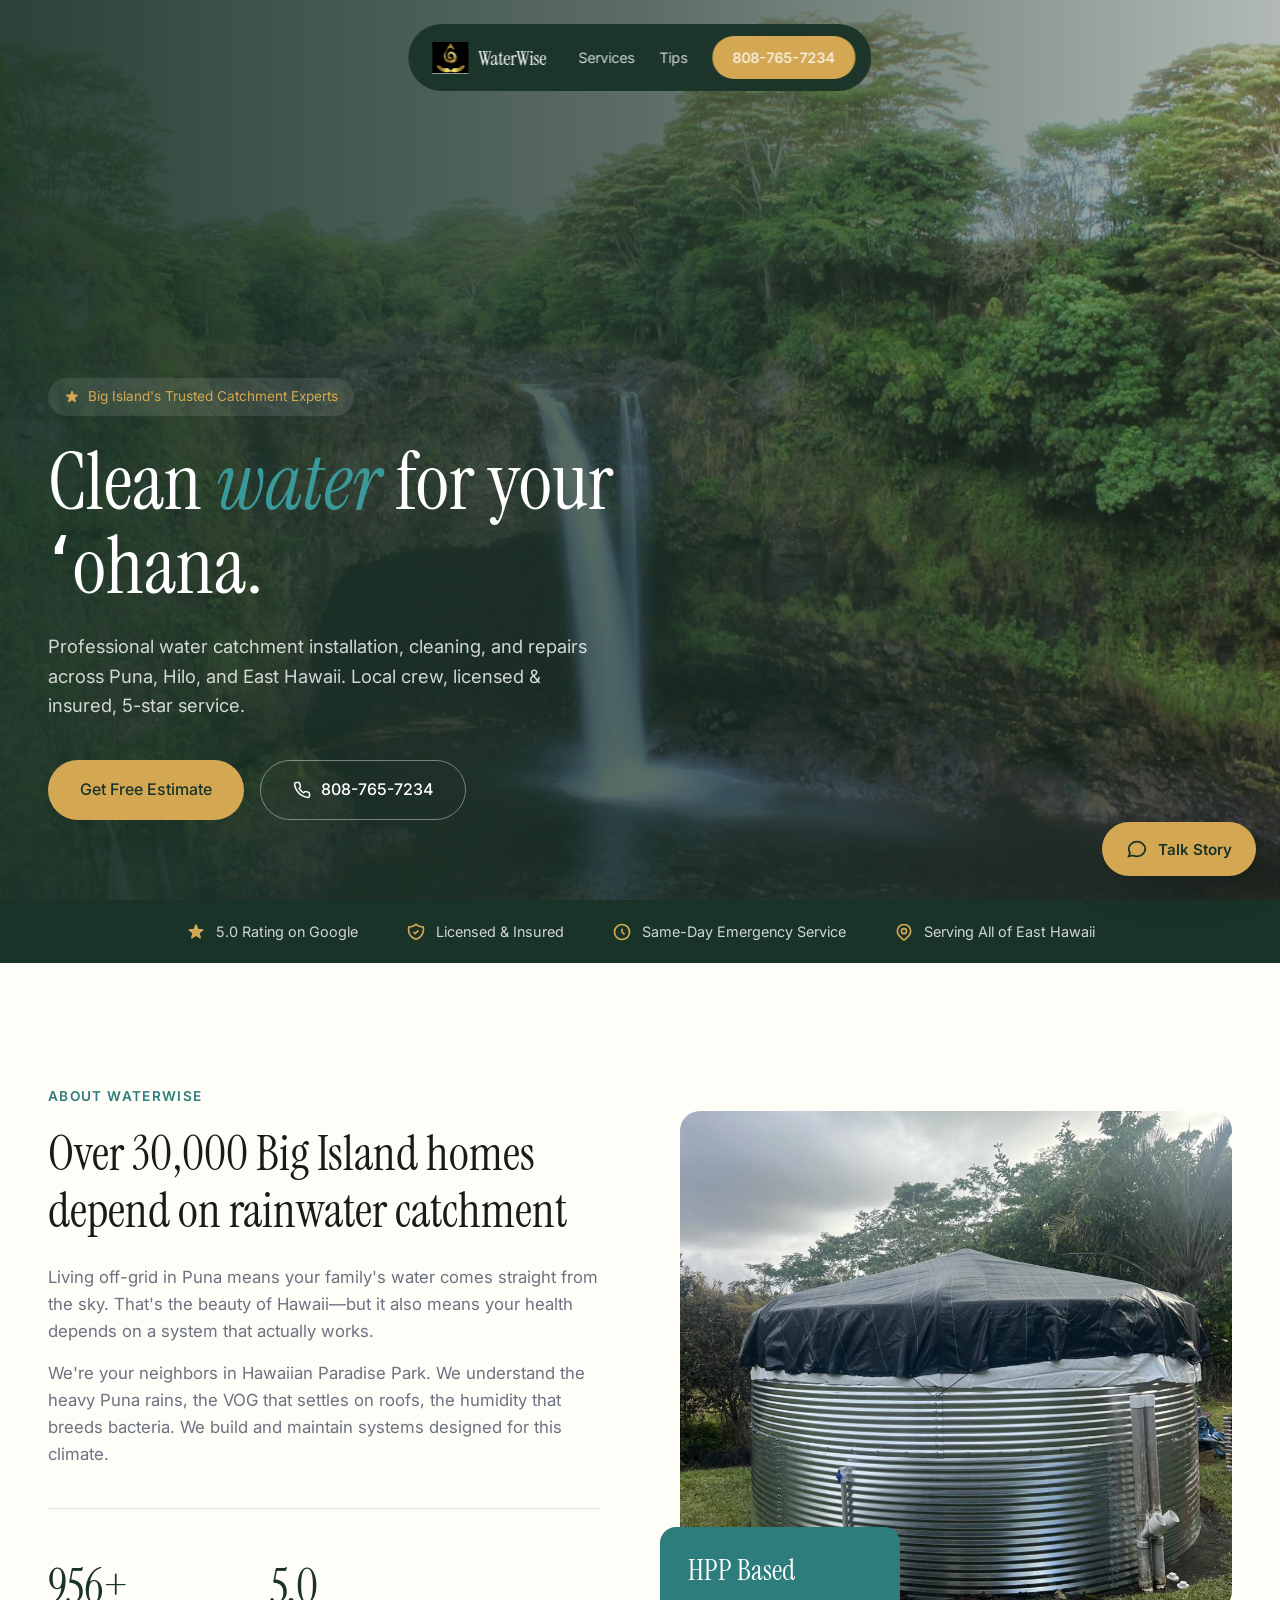
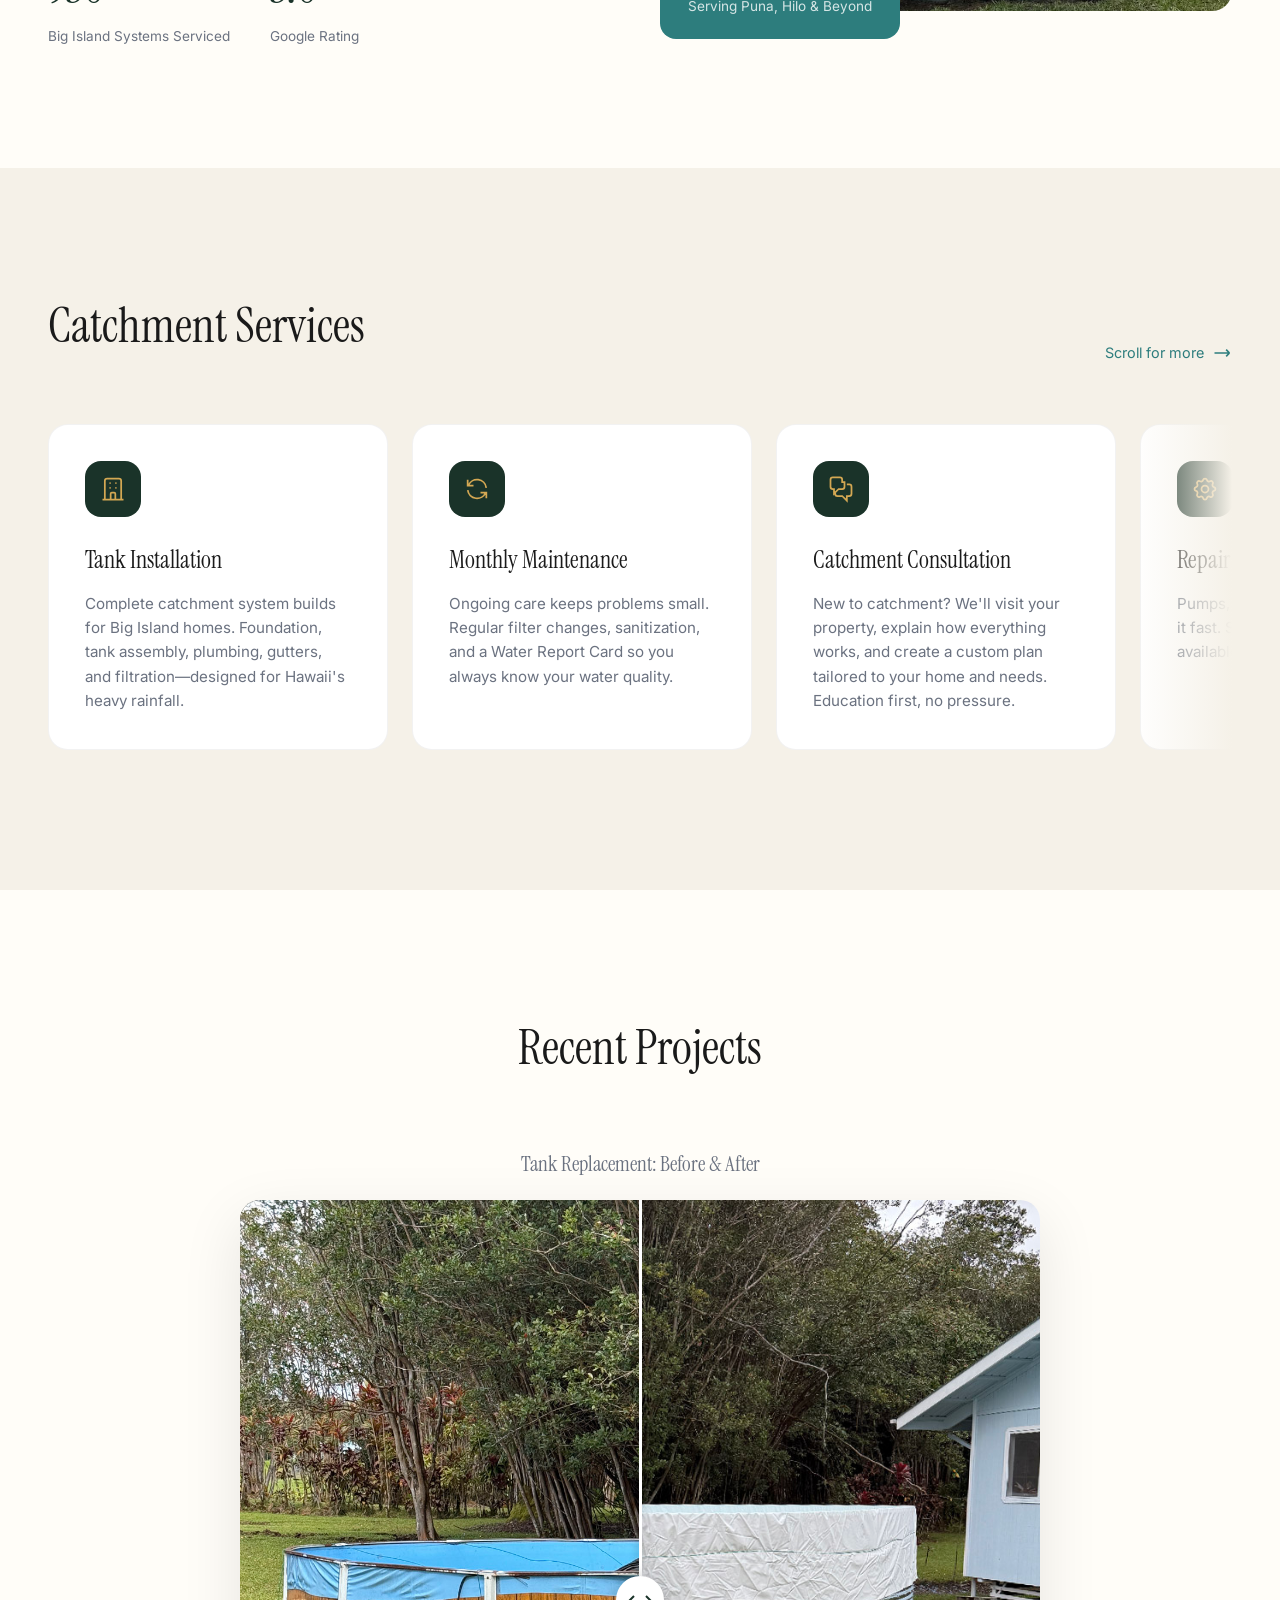
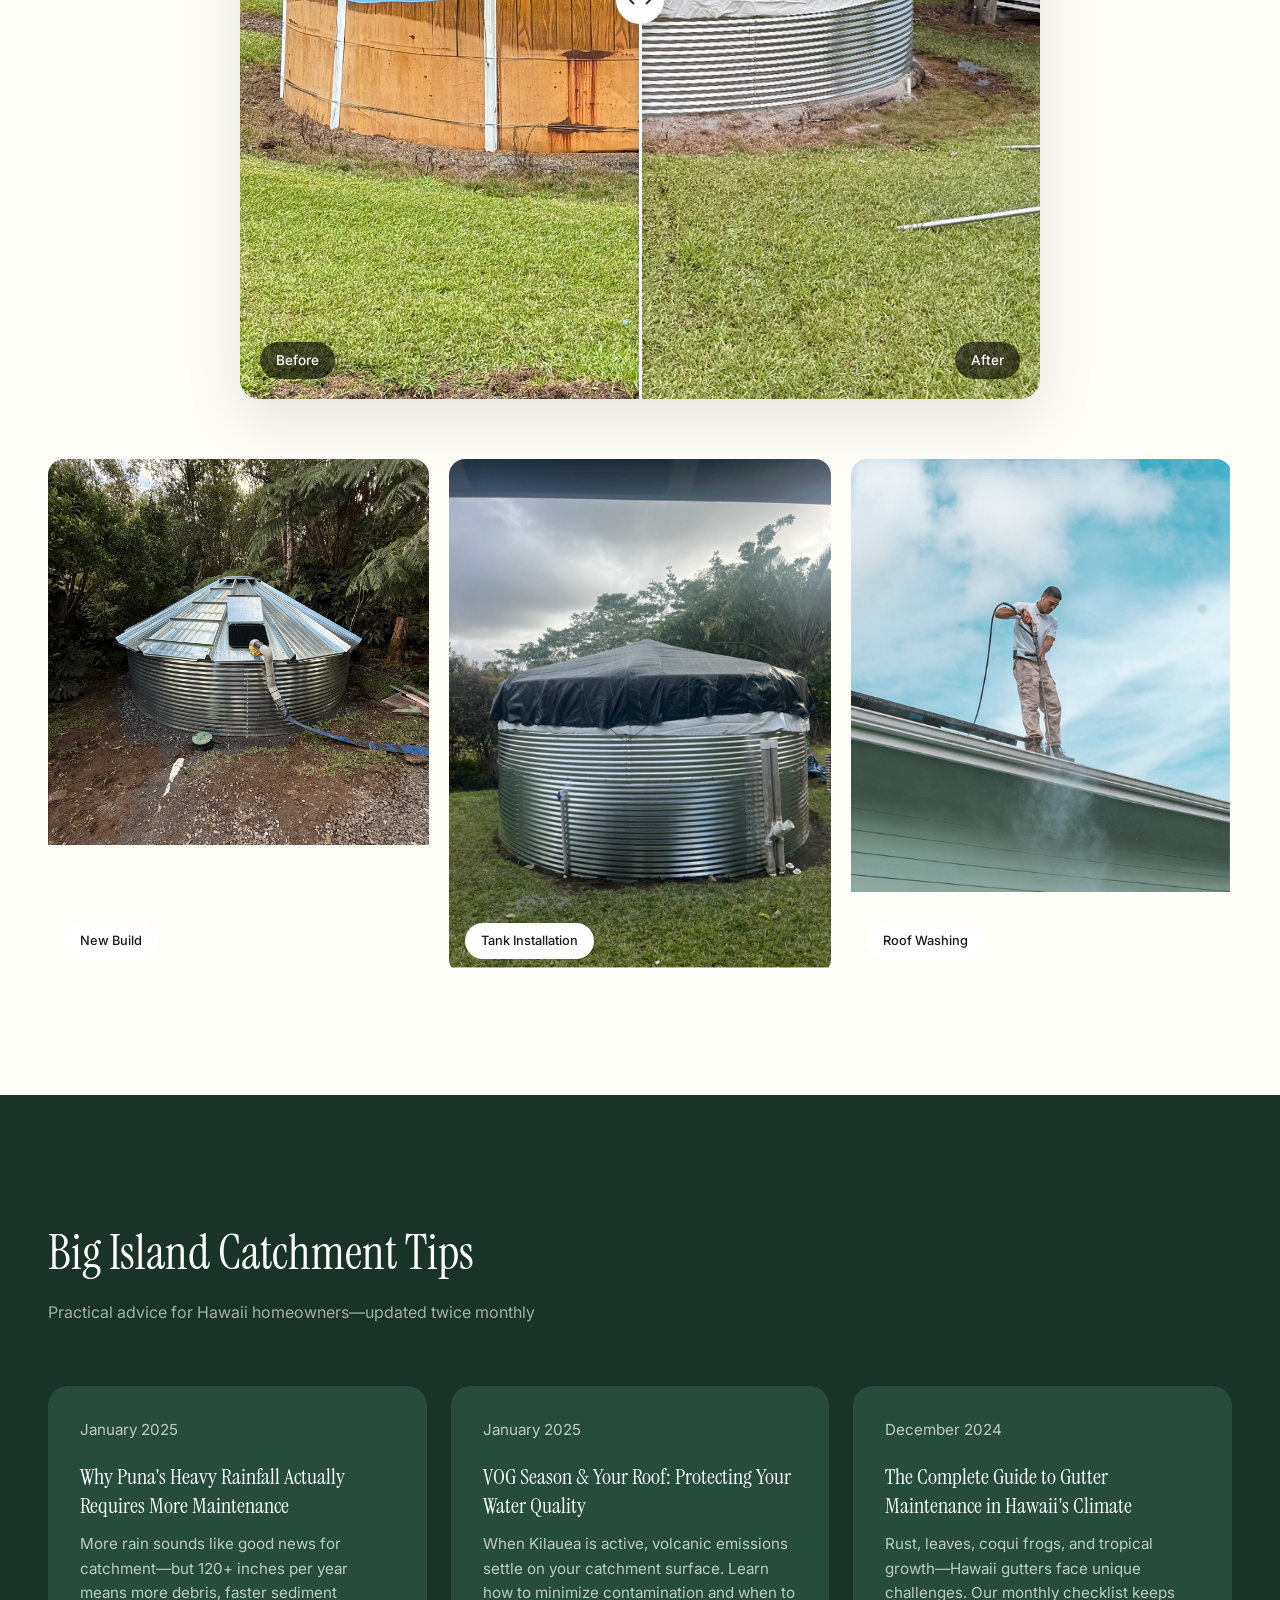
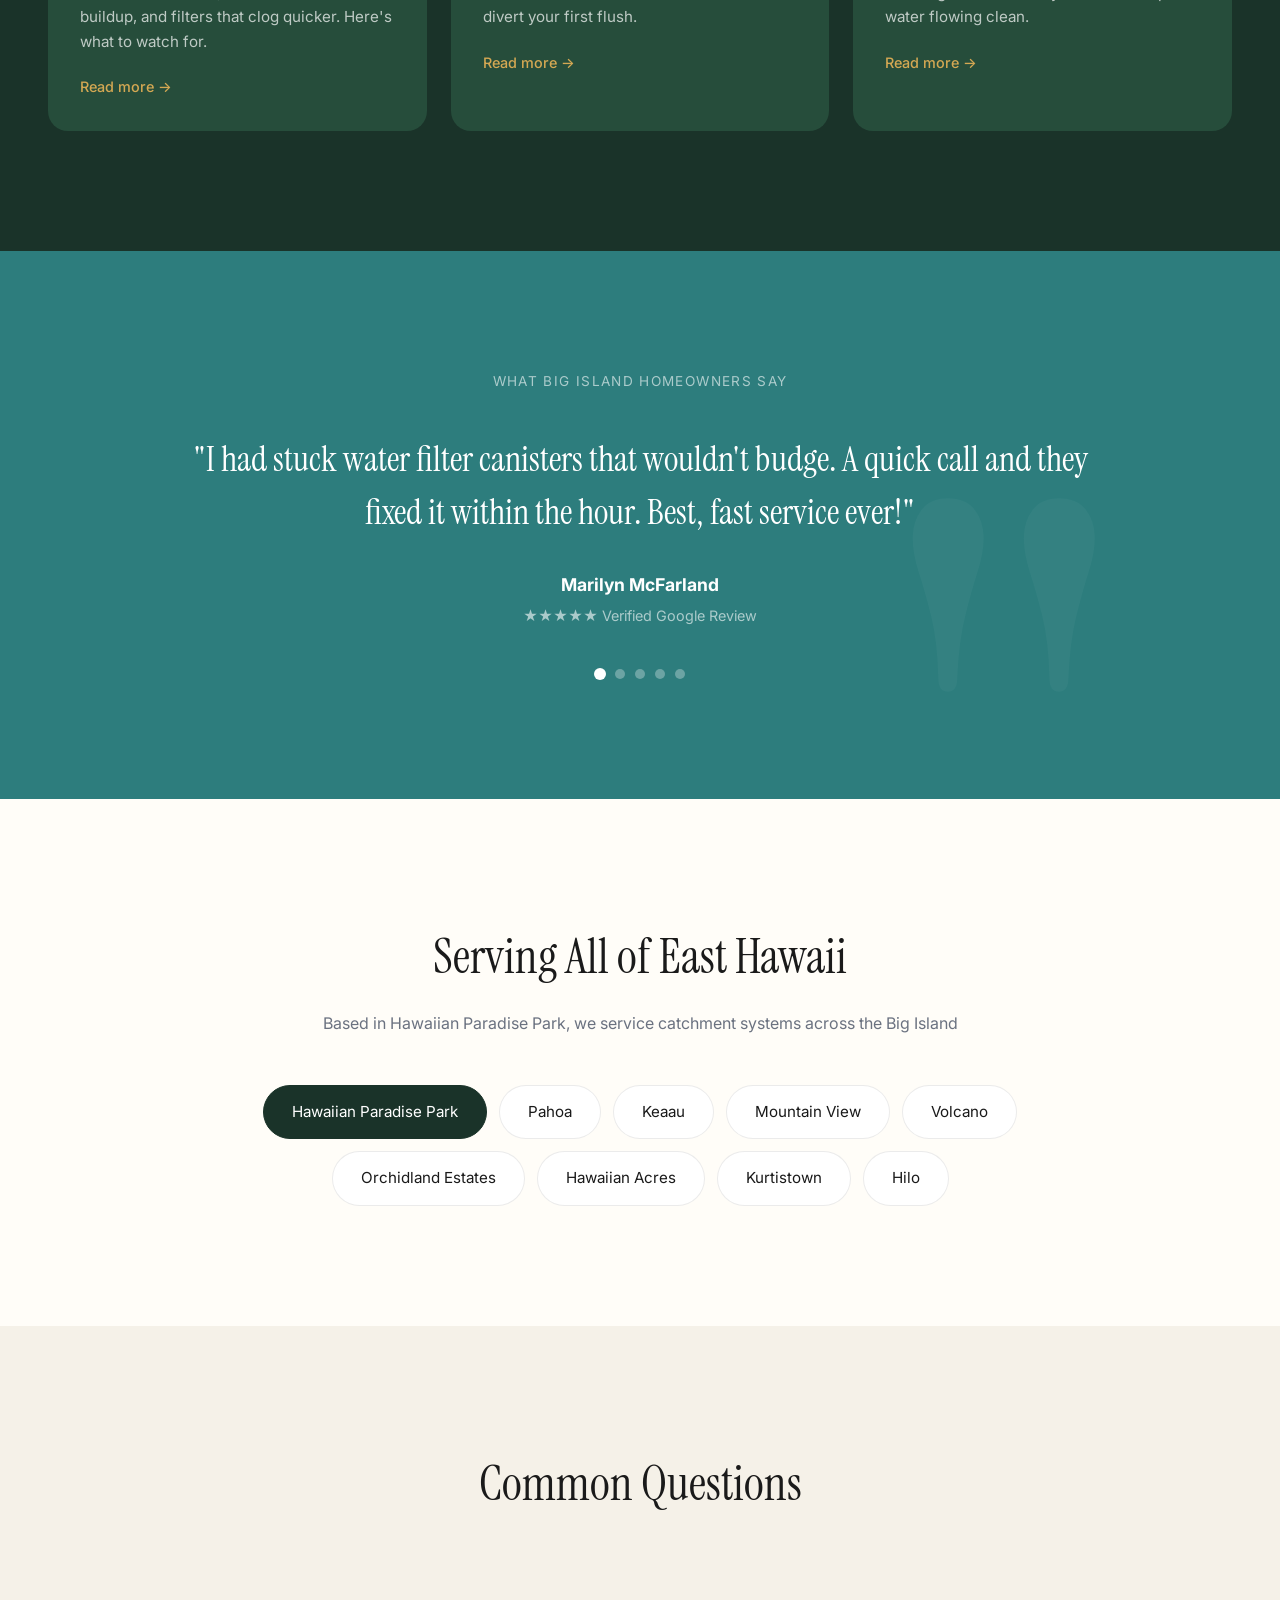
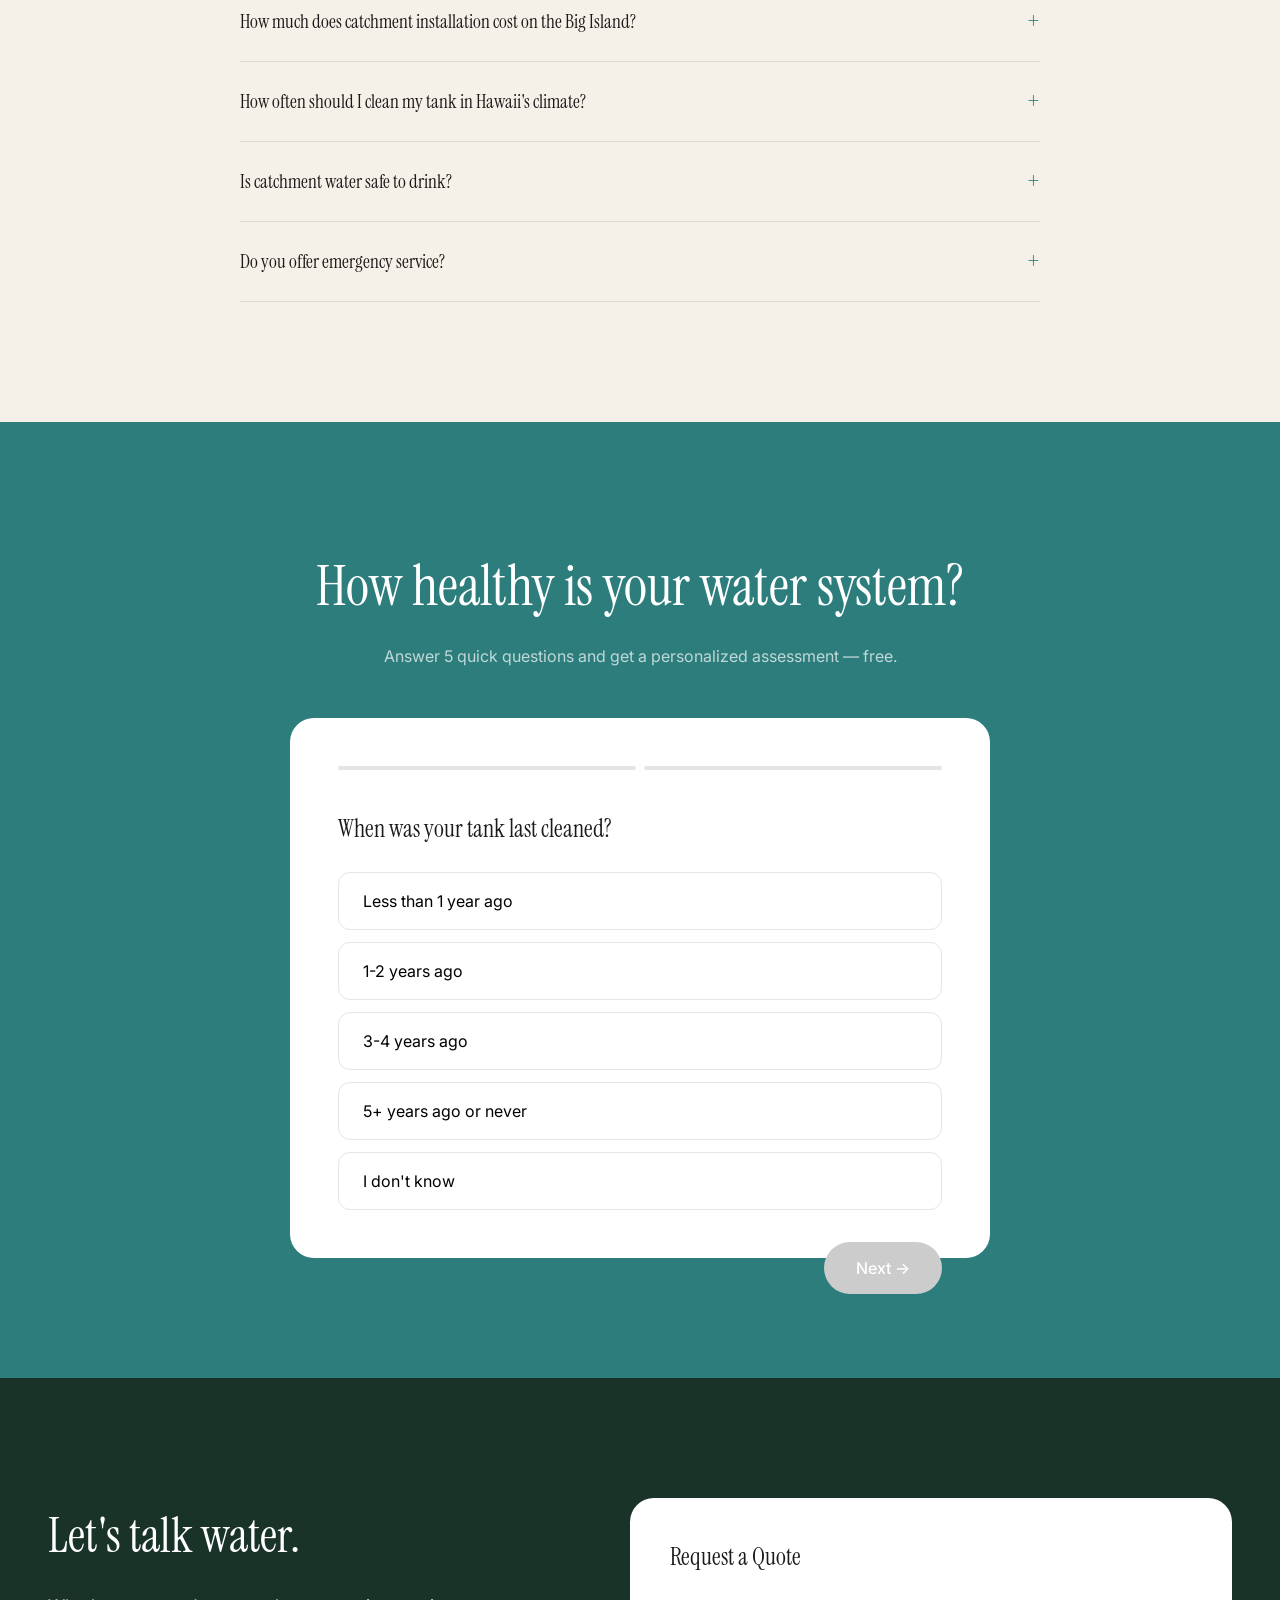
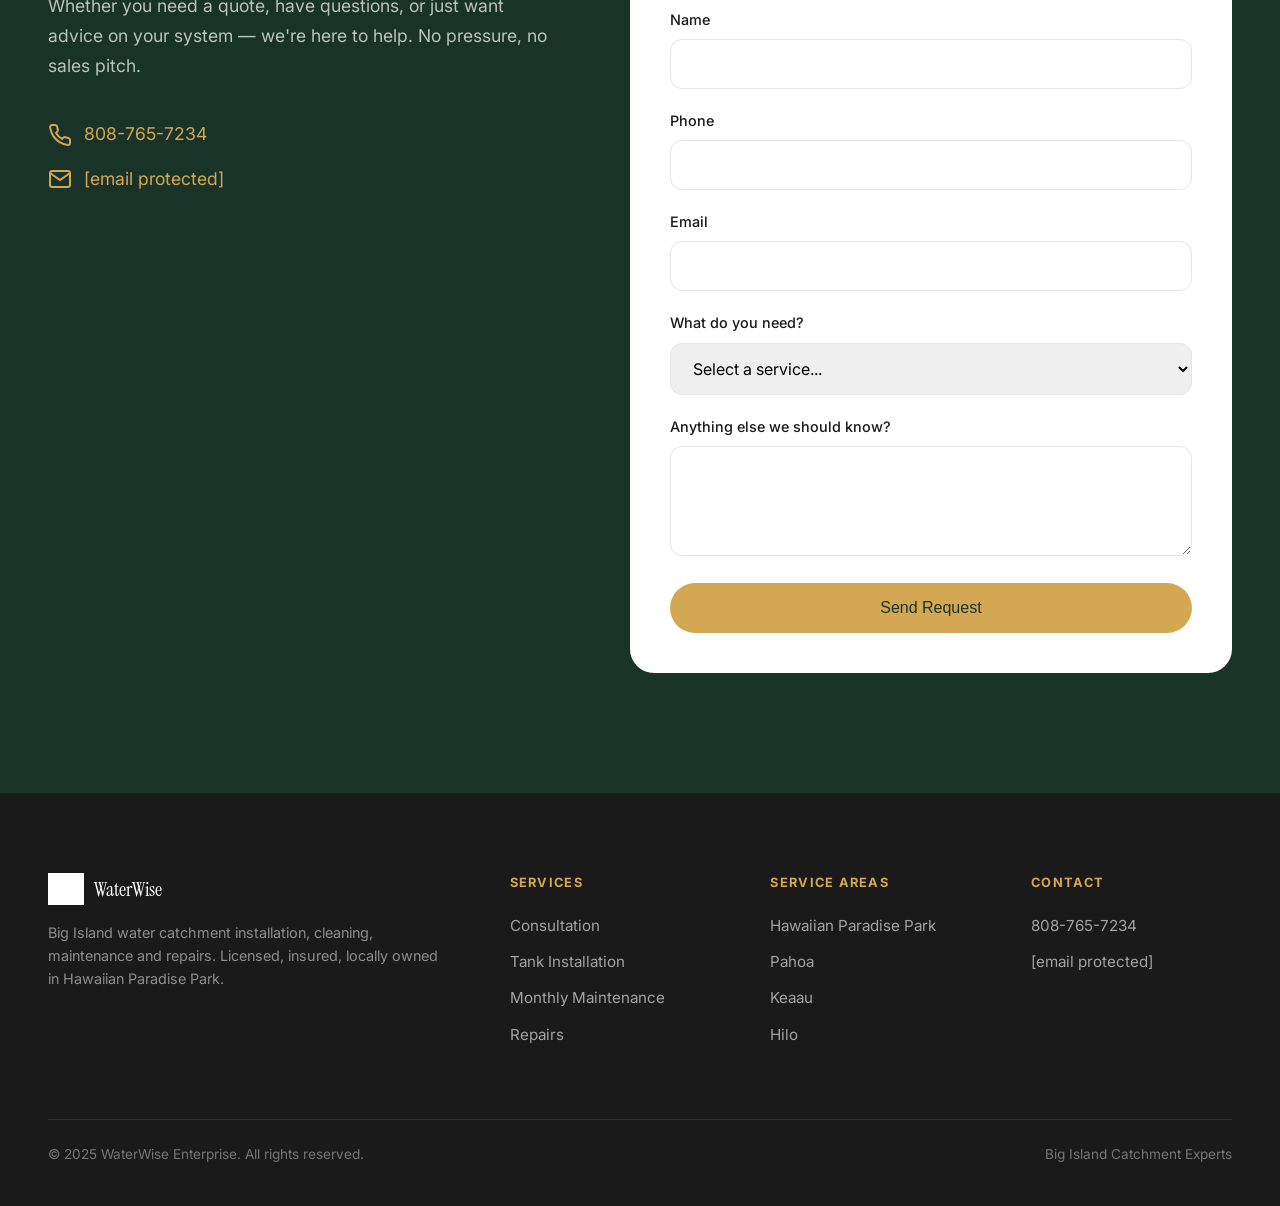
==== index.html @ 2de99961 "up" ====
<!DOCTYPE html>
<html lang="en">
<head>
    <meta charset="UTF-8">
    <meta name="viewport" content="width=device-width, initial-scale=1.0">
    <title>WaterWise Enterprise | Big Island Catchment Installation, Cleaning & Repair | Puna Hawaii</title>
    <meta name="description" content="Big Island's trusted water catchment experts. Tank installation, cleaning, maintenance & emergency repairs in Puna, HPP, Pahoa, Keaau & Hilo. Licensed & insured. Call 808-765-7234.">
    <meta name="keywords" content="water catchment Hawaii, Big Island catchment, Puna water tank, HPP catchment cleaning, rainwater harvesting Hawaii, catchment installation Hilo, water tank repair Pahoa, Hawaii off-grid water">
    
    <meta property="og:title" content="WaterWise Enterprise | Big Island Catchment Experts">
    <meta property="og:description" content="Trusted catchment installation, cleaning & repairs across Puna, Hilo & East Hawaii. Local crew, 5-star service.">
    <meta property="og:type" content="website">
    <meta name="geo.region" content="US-HI">
    <meta name="geo.placename" content="Hawaiian Paradise Park, Big Island, Hawaii">
    <meta name="geo.position" content="19.5833;-154.9667">
    
    <link rel="canonical" href="https://waterwiseent.com">
    
    <link rel="preconnect" href="https://fonts.googleapis.com">
    <link rel="preconnect" href="https://fonts.gstatic.com" crossorigin>
    <link href="https://fonts.googleapis.com/css2?family=Instrument+Serif:ital@0;1&family=Inter:wght@400;500;600&display=swap" rel="stylesheet">
    
    <script type="application/ld+json">
    {
        "@context": "https://schema.org",
        "@type": "LocalBusiness",
        "name": "WaterWise Enterprise",
        "description": "Big Island water catchment installation, cleaning, maintenance and repair services",
        "telephone": "+1-808-765-7234",
        "email": "waterwise.ent@gmail.com",
        "address": {
            "@type": "PostalAddress",
            "addressLocality": "Hawaiian Paradise Park",
            "addressRegion": "HI",
            "addressCountry": "US"
        },
        "geo": {
            "@type": "GeoCoordinates",
            "latitude": "19.5833",
            "longitude": "-154.9667"
        },
        "areaServed": [
            "Hawaiian Paradise Park",
            "Pahoa", 
            "Puna",
            "Keaau",
            "Mountain View",
            "Volcano",
            "Hilo",
            "Big Island"
        ],
        "serviceType": [
            "Water Catchment Installation",
            "Catchment Consultation",
            "Water System Maintenance",
            "Pump Repair",
            "Rainwater Harvesting Systems"
        ],
        "aggregateRating": {
            "@type": "AggregateRating",
            "ratingValue": "5",
            "reviewCount": "12"
        },
        "priceRange": "$$"
    }
    </script>
    
    <script type="application/ld+json">
    {
        "@context": "https://schema.org",
        "@type": "FAQPage",
        "mainEntity": [
            {
                "@type": "Question",
                "name": "How much does water catchment installation cost in Hawaii?",
                "acceptedAnswer": {
                    "@type": "Answer",
                    "text": "Water catchment installation on the Big Island typically costs between $7,000-$20,000 depending on tank size, site preparation, and filtration systems. We provide free on-site estimates."
                }
            },
            {
                "@type": "Question", 
                "name": "How often should I clean my catchment tank in Hawaii?",
                "acceptedAnswer": {
                    "@type": "Answer",
                    "text": "In Hawaii's tropical climate, we recommend a full tank cleaning every 2-3 years. Filters should be changed every 3-6 months due to our heavy rainfall and organic debris."
                }
            },
            {
                "@type": "Question",
                "name": "Is catchment water safe to drink on the Big Island?",
                "acceptedAnswer": {
                    "@type": "Answer",
                    "text": "Yes, with proper filtration. We install sediment filters, carbon filters, and UV treatment systems that make your catchment water safe for drinking and all household use."
                }
            }
        ]
    }
    </script>

    <style>
        :root {
            --forest: #1a3329;
            --forest-light: #264d3b;
            --ocean: #2d7d7d;
            --ocean-light: #3a9a9a;
            --gold: #d4a853;
            --gold-light: #e4be73;
            --sand: #f5f1e8;
            --cream: #fffdf8;
            --ink: #1a1a1a;
            --gray: #6b7280;
        }
        
        * { margin: 0; padding: 0; box-sizing: border-box; }
        html { scroll-behavior: smooth; }
        
        body {
            font-family: 'Inter', system-ui, sans-serif;
            background: var(--cream);
            color: var(--ink);
            line-height: 1.6;
        }
        
        ::selection { background: var(--ocean); color: white; }
        
        .serif { font-family: 'Instrument Serif', Georgia, serif; }
        
        /* Header - Minimal floating */
        header {
            position: fixed;
            top: 24px;
            left: 50%;
            transform: translateX(-50%);
            z-index: 100;
            background: rgba(26, 51, 41, 0.95);
            backdrop-filter: blur(20px);
            padding: 12px 16px 12px 24px;
            border-radius: 100px;
            display: flex;
            align-items: center;
            gap: 32px;
        }
        
        .logo {
            display: flex;
            align-items: center;
            gap: 10px;
            color: white;
            text-decoration: none;
        }
        
        .logo img { height: 32px; }
        
        .logo span {
            font-family: 'Instrument Serif', serif;
            font-size: 1.25rem;
        }
        
        .header-links {
            display: flex;
            align-items: center;
            gap: 24px;
        }
        
        .header-links a {
            color: rgba(255,255,255,0.8);
            text-decoration: none;
            font-size: 0.9rem;
            transition: color 0.3s;
        }
        
        .header-links a:hover { color: var(--gold); }
        
        .header-btn {
            background: var(--gold);
            color: var(--forest);
            padding: 10px 20px;
            border-radius: 100px;
            text-decoration: none;
            font-size: 0.9rem;
            font-weight: 600;
            transition: all 0.3s;
        }
        
        .header-btn:hover {
            background: var(--gold-light);
            transform: scale(1.02);
        }
        
        /* Hero */
        .hero {
            min-height: 100vh;
            position: relative;
            display: flex;
            align-items: flex-end;
            padding: 120px 48px 80px;
            overflow: hidden;
        }
        
        .hero-bg {
            position: absolute;
            inset: 0;
            z-index: 0;
        }
        
        .hero-bg img {
            width: 100%;
            height: 100%;
            object-fit: cover;
        }
        
        .hero-bg::after {
            content: '';
            position: absolute;
            inset: 0;
            background: linear-gradient(
                to right,
                rgba(26, 51, 41, 0.92) 0%,
                rgba(26, 51, 41, 0.7) 50%,
                rgba(26, 51, 41, 0.3) 100%
            );
        }
        
        .hero-content {
            position: relative;
            z-index: 10;
            max-width: 700px;
        }
        
        .hero-badge {
            display: inline-flex;
            align-items: center;
            gap: 8px;
            background: rgba(255,255,255,0.1);
            padding: 8px 16px;
            border-radius: 100px;
            color: var(--gold);
            font-size: 0.85rem;
            margin-bottom: 24px;
        }
        
        .hero h1 {
            font-family: 'Instrument Serif', serif;
            font-size: clamp(3rem, 7vw, 5rem);
            font-weight: 400;
            color: white;
            line-height: 1.05;
            margin-bottom: 24px;
        }
        
        .hero h1 i {
            font-style: italic;
            color: var(--ocean-light);
        }
        
        .hero-sub {
            font-size: 1.15rem;
            color: rgba(255,255,255,0.8);
            margin-bottom: 40px;
            max-width: 540px;
        }
        
        .hero-btns {
            display: flex;
            gap: 16px;
            flex-wrap: wrap;
        }
        
        .btn {
            display: inline-flex;
            align-items: center;
            gap: 10px;
            padding: 16px 32px;
            border-radius: 100px;
            font-size: 1rem;
            font-weight: 500;
            text-decoration: none;
            border: none;
            cursor: pointer;
            transition: all 0.3s ease;
        }
        
        .btn-gold {
            background: var(--gold);
            color: var(--forest);
        }
        
        .btn-gold:hover {
            background: var(--gold-light);
            transform: translateY(-2px);
        }
        
        .btn-outline {
            background: transparent;
            color: white;
            border: 1px solid rgba(255,255,255,0.4);
        }
        
        .btn-outline:hover {
            background: rgba(255,255,255,0.1);
            border-color: white;
        }
        
        /* Trust bar */
        .trust-bar {
            background: var(--forest);
            padding: 20px 48px;
            display: flex;
            justify-content: center;
            gap: 48px;
            flex-wrap: wrap;
        }
        
        .trust-item {
            display: flex;
            align-items: center;
            gap: 10px;
            color: rgba(255,255,255,0.8);
            font-size: 0.9rem;
        }
        
        .trust-item svg { color: var(--gold); }
        
        /* About */
        .about {
            padding: 120px 48px;
            background: var(--cream);
        }
        
        .about-inner {
            max-width: 1200px;
            margin: 0 auto;
            display: grid;
            grid-template-columns: 1fr 1fr;
            gap: 80px;
            align-items: center;
        }
        
        .about-text span {
            color: var(--ocean);
            font-size: 0.85rem;
            font-weight: 600;
            text-transform: uppercase;
            letter-spacing: 0.1em;
        }
        
        .about-text h2 {
            font-family: 'Instrument Serif', serif;
            font-size: clamp(2rem, 4vw, 3rem);
            font-weight: 400;
            margin: 16px 0 24px;
            line-height: 1.2;
        }
        
        .about-text p {
            color: var(--gray);
            font-size: 1.05rem;
            margin-bottom: 16px;
        }
        
        .about-stats {
            display: flex;
            gap: 40px;
            margin-top: 40px;
            padding-top: 40px;
            border-top: 1px solid rgba(0,0,0,0.1);
        }
        
        .stat-num {
            font-family: 'Instrument Serif', serif;
            font-size: 3rem;
            color: var(--forest);
        }
        
        .stat-label {
            font-size: 0.85rem;
            color: var(--gray);
        }
        
        .about-img {
            position: relative;
        }
        
        .about-img img {
            width: 100%;
            height: 500px;
            object-fit: cover;
            border-radius: 20px;
        }
        
        .about-badge {
            position: absolute;
            bottom: -20px;
            left: -20px;
            background: var(--ocean);
            color: white;
            padding: 20px 28px;
            border-radius: 16px;
        }
        
        .about-badge strong {
            display: block;
            font-family: 'Instrument Serif', serif;
            font-size: 1.8rem;
            font-weight: 400;
        }
        
        .about-badge span { font-size: 0.85rem; opacity: 0.8; }
        
        /* Services */
        .services {
            background: var(--sand);
            padding: 120px 48px;
        }
        
        .section-header {
            max-width: 1200px;
            margin: 0 auto 60px;
            display: flex;
            justify-content: space-between;
            align-items: flex-end;
        }
        
        .section-header h2 {
            font-family: 'Instrument Serif', serif;
            font-size: clamp(2rem, 4vw, 3rem);
            font-weight: 400;
        }
        
        .scroll-indicator {
            display: flex;
            align-items: center;
            gap: 8px;
            color: var(--ocean);
            font-size: 0.9rem;
            animation: slideRight 1.5s ease-in-out infinite;
        }
        
        @keyframes slideRight {
            0%, 100% { transform: translateX(0); }
            50% { transform: translateX(8px); }
        }
        
        .services-wrap {
            position: relative;
        }
        
        .services-wrap::after {
            content: '';
            position: absolute;
            top: 0;
            right: 0;
            bottom: 0;
            width: 100px;
            background: linear-gradient(to right, transparent, var(--sand));
            pointer-events: none;
            z-index: 5;
        }
        
        .services-scroll {
            display: flex;
            gap: 24px;
            overflow-x: auto;
            padding: 0 48px 20px;
            scroll-snap-type: x mandatory;
            scrollbar-width: none;
        }
        
        .services-scroll::-webkit-scrollbar { display: none; }
        
        .service-card {
            flex: 0 0 340px;
            background: white;
            border-radius: 20px;
            padding: 36px;
            scroll-snap-align: start;
            transition: all 0.3s ease;
            border: 1px solid rgba(0,0,0,0.05);
        }
        
        .service-card:hover {
            transform: translateY(-6px);
            box-shadow: 0 20px 40px rgba(0,0,0,0.08);
        }
        
        .service-icon {
            width: 56px;
            height: 56px;
            background: var(--forest);
            border-radius: 16px;
            display: flex;
            align-items: center;
            justify-content: center;
            margin-bottom: 24px;
        }
        
        .service-icon svg { color: var(--gold); }
        
        .service-card h3 {
            font-family: 'Instrument Serif', serif;
            font-size: 1.5rem;
            font-weight: 400;
            margin-bottom: 12px;
        }
        
        .service-card p {
            color: var(--gray);
            font-size: 0.95rem;
            line-height: 1.6;
        }
        
        /* Work Gallery */
        .work {
            padding: 120px 48px;
            background: var(--cream);
        }
        
        .work-header {
            max-width: 1200px;
            margin: 0 auto 60px;
            text-align: center;
        }
        
        .work-header h2 {
            font-family: 'Instrument Serif', serif;
            font-size: clamp(2rem, 4vw, 3rem);
            font-weight: 400;
        }
        
        /* Before/After Slider */
        .ba-slider-wrap {
            max-width: 800px;
            margin: 0 auto 60px;
        }
        
        .ba-title {
            font-family: 'Instrument Serif', serif;
            font-size: 1.3rem;
            font-weight: 400;
            text-align: center;
            margin-bottom: 20px;
            color: var(--gray);
        }
        
        .ba-slider {
            position: relative;
            width: 100%;
            border-radius: 20px;
            overflow: hidden;
            box-shadow: 0 20px 60px rgba(0,0,0,0.1);
            user-select: none;
            -webkit-user-select: none;
            touch-action: none;
        }
        
        .ba-slider img {
            display: block;
            width: 100%;
            height: auto;
            pointer-events: none;
        }
        
        .ba-after {
            display: block;
        }
        
        .ba-before {
            position: absolute;
            top: 0;
            left: 0;
            width: 50%;
            height: 100%;
            overflow: hidden;
        }
        
        .ba-before img {
            position: absolute;
            top: 0;
            left: 0;
            width: auto;
            height: 100%;
        }
        
        .ba-handle {
            position: absolute;
            top: 0;
            left: 50%;
            width: 4px;
            height: 100%;
            transform: translateX(-50%);
            display: flex;
            flex-direction: column;
            align-items: center;
            z-index: 10;
            cursor: ew-resize;
        }
        
        .ba-handle-line {
            flex: 1;
            width: 3px;
            background: white;
            box-shadow: 0 0 10px rgba(0,0,0,0.3);
        }
        
        .ba-handle-circle {
            width: 48px;
            height: 48px;
            background: white;
            border-radius: 50%;
            display: flex;
            align-items: center;
            justify-content: center;
            box-shadow: 0 4px 20px rgba(0,0,0,0.3);
            color: var(--forest);
        }
        
        .ba-label {
            position: absolute;
            bottom: 20px;
            padding: 8px 16px;
            background: rgba(0,0,0,0.6);
            color: white;
            font-size: 0.85rem;
            font-weight: 500;
            border-radius: 100px;
            pointer-events: none;
            z-index: 5;
        }
        
        .ba-label-before { left: 20px; }
        .ba-label-after { right: 20px; }
        
        .work-grid {
            max-width: 1200px;
            margin: 0 auto;
            display: grid;
            grid-template-columns: repeat(3, 1fr);
            gap: 20px;
        }
        
        .work-item {
            border-radius: 16px;
            overflow: hidden;
            position: relative;
        }
        
        .work-item img {
            width: 100%;
            height: auto;
            display: block;
            transition: transform 0.5s ease;
        }
        
        .work-item:hover img { transform: scale(1.03); }
        
        .work-label {
            position: absolute;
            bottom: 16px;
            left: 16px;
            background: white;
            padding: 8px 16px;
            border-radius: 100px;
            font-size: 0.8rem;
            font-weight: 500;
        }
        
        /* Tips Section - Educational */
        .tips {
            background: var(--forest);
            padding: 120px 48px;
        }
        
        .tips-inner {
            max-width: 1200px;
            margin: 0 auto;
        }
        
        .tips-header {
            display: flex;
            justify-content: space-between;
            align-items: flex-end;
            margin-bottom: 60px;
        }
        
        .tips-header h2 {
            font-family: 'Instrument Serif', serif;
            font-size: clamp(2rem, 4vw, 3rem);
            font-weight: 400;
            color: white;
        }
        
        .tips-header p {
            color: rgba(255,255,255,0.6);
            margin-top: 8px;
        }
        
        .tips-grid {
            display: grid;
            grid-template-columns: repeat(3, 1fr);
            gap: 24px;
        }
        
        .tip-card {
            background: var(--forest-light);
            border-radius: 20px;
            padding: 32px;
            transition: all 0.3s ease;
        }
        
        .tip-card:hover {
            transform: translateY(-4px);
            background: rgba(255,255,255,0.08);
        }
        
        .tip-date {
            font-size: 0.8rem;
            color: var(--gold);
            margin-bottom: 16px;
        }
        
        .tip-card h3 {
            font-family: 'Instrument Serif', serif;
            font-size: 1.4rem;
            font-weight: 400;
            color: white;
            margin-bottom: 12px;
            line-height: 1.3;
        }
        
        .tip-card p {
            color: rgba(255,255,255,0.7);
            font-size: 0.95rem;
            line-height: 1.6;
            margin-bottom: 20px;
        }
        
        .tip-link {
            color: var(--gold);
            text-decoration: none;
            font-size: 0.9rem;
            font-weight: 500;
            display: inline-flex;
            align-items: center;
            gap: 6px;
            transition: gap 0.3s;
        }
        
        .tip-link:hover { gap: 10px; }
        
        /* Reviews */
        .reviews {
            background: var(--ocean);
            padding: 120px 48px;
            position: relative;
            overflow: hidden;
        }
        
        .reviews::before {
            content: '"';
            position: absolute;
            top: -80px;
            right: 10%;
            font-family: 'Instrument Serif', serif;
            font-size: 50rem;
            color: rgba(255,255,255,0.03);
            pointer-events: none;
        }
        
        .reviews-inner {
            max-width: 900px;
            margin: 0 auto;
            text-align: center;
            position: relative;
            z-index: 10;
        }
        
        .reviews-label {
            color: rgba(255,255,255,0.6);
            font-size: 0.85rem;
            text-transform: uppercase;
            letter-spacing: 0.1em;
            margin-bottom: 40px;
        }
        
        .review-slide {
            display: none;
        }
        
        .review-slide.active { display: block; }
        
        .review-text {
            font-family: 'Instrument Serif', serif;
            font-size: clamp(1.5rem, 3vw, 2.2rem);
            font-weight: 400;
            color: white;
            line-height: 1.5;
            margin-bottom: 32px;
        }
        
        .review-author strong {
            display: block;
            color: white;
            font-size: 1.1rem;
            margin-bottom: 4px;
        }
        
        .review-author span {
            color: rgba(255,255,255,0.6);
            font-size: 0.9rem;
        }
        
        .review-dots {
            display: flex;
            justify-content: center;
            gap: 10px;
            margin-top: 40px;
        }
        
        .review-dot {
            width: 10px;
            height: 10px;
            border-radius: 50%;
            background: rgba(255,255,255,0.3);
            border: none;
            cursor: pointer;
            transition: all 0.3s;
        }
        
        .review-dot.active {
            background: white;
            transform: scale(1.2);
        }
        
        /* Areas */
        .areas {
            padding: 120px 48px;
            text-align: center;
            background: var(--cream);
        }
        
        .areas h2 {
            font-family: 'Instrument Serif', serif;
            font-size: clamp(2rem, 4vw, 3rem);
            font-weight: 400;
            margin-bottom: 16px;
        }
        
        .areas > p {
            color: var(--gray);
            margin-bottom: 48px;
        }
        
        .areas-tags {
            display: flex;
            flex-wrap: wrap;
            justify-content: center;
            gap: 12px;
            max-width: 800px;
            margin: 0 auto;
        }
        
        .area-tag {
            padding: 14px 28px;
            background: white;
            border-radius: 100px;
            font-size: 0.95rem;
            border: 1px solid rgba(0,0,0,0.08);
            transition: all 0.3s;
        }
        
        .area-tag:hover {
            background: var(--ocean);
            color: white;
            border-color: var(--ocean);
        }
        
        .area-tag.home {
            background: var(--forest);
            color: white;
            border-color: var(--forest);
        }
        
        /* FAQ */
        .faq {
            background: var(--sand);
            padding: 120px 48px;
        }
        
        .faq-inner {
            max-width: 800px;
            margin: 0 auto;
        }
        
        .faq h2 {
            font-family: 'Instrument Serif', serif;
            font-size: clamp(2rem, 4vw, 3rem);
            font-weight: 400;
            text-align: center;
            margin-bottom: 60px;
        }
        
        .faq-item {
            border-bottom: 1px solid rgba(0,0,0,0.1);
        }
        
        .faq-q {
            width: 100%;
            padding: 24px 0;
            background: none;
            border: none;
            display: flex;
            justify-content: space-between;
            align-items: center;
            cursor: pointer;
            font-family: 'Instrument Serif', serif;
            font-size: 1.2rem;
            text-align: left;
            color: var(--ink);
        }
        
        .faq-q span {
            font-size: 1.5rem;
            color: var(--ocean);
            transition: transform 0.3s;
        }
        
        .faq-item.open .faq-q span { transform: rotate(45deg); }
        
        .faq-a {
            max-height: 0;
            overflow: hidden;
            transition: max-height 0.4s ease;
        }
        
        .faq-item.open .faq-a { max-height: 200px; }
        
        .faq-a p {
            padding-bottom: 24px;
            color: var(--gray);
            line-height: 1.7;
        }
        
        /* Quiz Section */
        .quiz {
            background: var(--ocean);
            padding: 120px 48px;
            text-align: center;
        }
        
        .quiz h2 {
            font-family: 'Instrument Serif', serif;
            font-size: clamp(2rem, 5vw, 3.5rem);
            font-weight: 400;
            color: white;
            margin-bottom: 12px;
        }
        
        .quiz-sub {
            color: rgba(255,255,255,0.7);
            margin-bottom: 48px;
        }
        
        .quiz-card {
            max-width: 700px;
            margin: 0 auto;
            background: white;
            border-radius: 24px;
            padding: 48px;
            text-align: left;
        }
        
        .quiz-progress {
            display: flex;
            gap: 8px;
            margin-bottom: 40px;
        }
        
        .progress-bar {
            display: flex;
            gap: 8px;
            width: 100%;
        }
        
        .progress-bar::before,
        .progress-bar::after {
            content: '';
            flex: 1;
            height: 4px;
            background: #e5e5e5;
            border-radius: 2px;
        }
        
        .progress-step {
            flex: 1;
            height: 4px;
            background: #e5e5e5;
            border-radius: 2px;
            transition: background 0.3s;
        }
        
        .progress-step.active {
            background: var(--ocean);
        }
        
        .quiz-question h3 {
            font-family: 'Instrument Serif', serif;
            font-size: 1.5rem;
            font-weight: 400;
            margin-bottom: 24px;
            color: var(--ink);
        }
        
        .quiz-options {
            display: flex;
            flex-direction: column;
            gap: 12px;
        }
        
        .quiz-opt {
            width: 100%;
            padding: 18px 24px;
            background: white;
            border: 1px solid #e5e5e5;
            border-radius: 12px;
            font-family: inherit;
            font-size: 1rem;
            text-align: left;
            cursor: pointer;
            transition: all 0.2s;
        }
        
        .quiz-opt:hover {
            border-color: var(--ocean);
            background: rgba(45, 125, 125, 0.05);
        }
        
        .quiz-opt.selected {
            border-color: var(--ocean);
            background: rgba(45, 125, 125, 0.1);
            color: var(--ocean);
        }
        
        .quiz-next {
            margin-top: 32px;
            padding: 16px 32px;
            background: #ccc;
            color: white;
            border: none;
            border-radius: 100px;
            font-family: inherit;
            font-size: 1rem;
            font-weight: 500;
            cursor: not-allowed;
            float: right;
            transition: all 0.3s;
        }
        
        .quiz-next.enabled {
            background: var(--forest);
            cursor: pointer;
        }
        
        .quiz-next.enabled:hover {
            background: var(--ocean);
        }
        
        .quiz-result {
            text-align: center;
            padding: 20px 0;
        }
        
        .result-icon {
            font-size: 4rem;
            margin-bottom: 16px;
        }
        
        .quiz-result h3 {
            font-family: 'Instrument Serif', serif;
            font-size: 1.8rem;
            margin-bottom: 16px;
        }
        
        .quiz-result p {
            color: var(--gray);
            margin-bottom: 32px;
            line-height: 1.7;
        }
        
        /* Contact Section */
        .contact {
            background: var(--forest);
            padding: 120px 48px;
        }
        
        .contact-inner {
            max-width: 1200px;
            margin: 0 auto;
            display: grid;
            grid-template-columns: 1fr 1.2fr;
            gap: 80px;
            align-items: start;
        }
        
        .contact-text h2 {
            font-family: 'Instrument Serif', serif;
            font-size: clamp(2rem, 4vw, 3rem);
            font-weight: 400;
            color: white;
            margin-bottom: 16px;
        }
        
        .contact-text p {
            color: rgba(255,255,255,0.7);
            font-size: 1.1rem;
            line-height: 1.7;
            margin-bottom: 40px;
        }
        
        .contact-info {
            display: flex;
            flex-direction: column;
            gap: 16px;
        }
        
        .contact-link {
            display: flex;
            align-items: center;
            gap: 12px;
            color: var(--gold);
            text-decoration: none;
            font-size: 1.1rem;
            transition: color 0.3s;
        }
        
        .contact-link:hover { color: var(--gold-light); }
        .contact-link svg { color: var(--gold); }
        
        .contact-form-wrap {
            background: white;
            border-radius: 24px;
            padding: 40px;
        }
        
        .contact-form-wrap h3 {
            font-family: 'Instrument Serif', serif;
            font-size: 1.5rem;
            font-weight: 400;
            margin-bottom: 32px;
            color: var(--ink);
        }
        
        .form-group {
            margin-bottom: 20px;
        }
        
        .form-group label {
            display: block;
            font-size: 0.9rem;
            font-weight: 500;
            margin-bottom: 8px;
            color: var(--ink);
        }
        
        .form-group input,
        .form-group select,
        .form-group textarea {
            width: 100%;
            padding: 14px 18px;
            border: 1px solid #e5e5e5;
            border-radius: 12px;
            font-family: inherit;
            font-size: 1rem;
            transition: border-color 0.3s;
        }
        
        .form-group input:focus,
        .form-group select:focus,
        .form-group textarea:focus {
            outline: none;
            border-color: var(--forest);
        }
        
        .form-group textarea {
            resize: vertical;
            min-height: 100px;
        }
        
        .btn-full { width: 100%; justify-content: center; }
        
        /* CTA (simple fallback removed, using contact section) */
        
        /* Footer */
        footer {
            background: var(--ink);
            padding: 80px 48px 40px;
            color: white;
        }
        
        .footer-inner {
            max-width: 1200px;
            margin: 0 auto;
            display: grid;
            grid-template-columns: 2fr 1fr 1fr 1fr;
            gap: 60px;
        }
        
        .footer-brand p {
            color: rgba(255,255,255,0.5);
            margin-top: 16px;
            font-size: 0.9rem;
            line-height: 1.6;
        }
        
        footer h4 {
            font-size: 0.8rem;
            text-transform: uppercase;
            letter-spacing: 0.1em;
            color: var(--gold);
            margin-bottom: 20px;
        }
        
        footer a {
            display: block;
            color: rgba(255,255,255,0.6);
            text-decoration: none;
            margin-bottom: 12px;
            font-size: 0.95rem;
            transition: color 0.3s;
        }
        
        footer a:hover { color: white; }
        
        .footer-bottom {
            max-width: 1200px;
            margin: 60px auto 0;
            padding-top: 24px;
            border-top: 1px solid rgba(255,255,255,0.1);
            display: flex;
            justify-content: space-between;
            color: rgba(255,255,255,0.4);
            font-size: 0.85rem;
        }
        
        /* Chat Widget */
        .chat-float {
            position: fixed;
            bottom: 24px;
            right: 24px;
            z-index: 1000;
        }
        
        .chat-btn {
            display: flex;
            align-items: center;
            gap: 10px;
            padding: 16px 24px;
            background: var(--gold);
            color: var(--forest);
            border: none;
            border-radius: 100px;
            font-family: inherit;
            font-size: 0.95rem;
            font-weight: 600;
            cursor: pointer;
            box-shadow: 0 10px 40px rgba(0,0,0,0.2);
            transition: all 0.3s ease;
        }
        
        .chat-btn:hover {
            transform: translateY(-2px);
            box-shadow: 0 15px 50px rgba(0,0,0,0.3);
        }
        
        .chat-panel {
            position: absolute;
            bottom: 70px;
            right: 0;
            width: 380px;
            height: 520px;
            background: white;
            border-radius: 24px;
            box-shadow: 0 25px 80px rgba(0,0,0,0.2);
            display: flex;
            flex-direction: column;
            overflow: hidden;
            opacity: 0;
            visibility: hidden;
            transform: translateY(20px) scale(0.95);
            transition: all 0.4s cubic-bezier(0.16, 1, 0.3, 1);
        }
        
        .chat-float.open .chat-panel {
            opacity: 1;
            visibility: visible;
            transform: translateY(0) scale(1);
        }
        
        .chat-head {
            background: var(--forest);
            padding: 24px;
            position: relative;
        }
        
        .chat-head h3 {
            font-family: 'Instrument Serif', serif;
            font-size: 1.3rem;
            font-weight: 400;
            color: white;
        }
        
        .chat-head p {
            color: rgba(255,255,255,0.6);
            font-size: 0.85rem;
            margin-top: 4px;
        }
        
        .chat-close {
            position: absolute;
            top: 16px;
            right: 16px;
            background: none;
            border: none;
            color: rgba(255,255,255,0.6);
            cursor: pointer;
            padding: 4px;
        }
        
        .chat-close:hover { color: white; }
        
        .chat-body {
            flex: 1;
            padding: 20px;
            overflow-y: auto;
            display: flex;
            flex-direction: column;
            gap: 16px;
            background: #f9f8f5;
        }
        
        .msg {
            max-width: 85%;
            padding: 14px 18px;
            border-radius: 20px;
            font-size: 0.95rem;
            line-height: 1.5;
            animation: msgPop 0.3s ease;
        }
        
        @keyframes msgPop {
            from { opacity: 0; transform: scale(0.9); }
            to { opacity: 1; transform: scale(1); }
        }
        
        .msg.them {
            background: white;
            color: var(--ink);
            align-self: flex-start;
            border-bottom-left-radius: 6px;
            box-shadow: 0 2px 8px rgba(0,0,0,0.04);
        }
        
        .msg.you {
            background: var(--forest);
            color: white;
            align-self: flex-end;
            border-bottom-right-radius: 6px;
        }
        
        .msg.typing {
            display: flex;
            gap: 5px;
            padding: 18px 22px;
        }
        
        .msg.typing span {
            width: 8px;
            height: 8px;
            background: #ccc;
            border-radius: 50%;
            animation: bounce 1.2s infinite;
        }
        
        .msg.typing span:nth-child(2) { animation-delay: 0.15s; }
        .msg.typing span:nth-child(3) { animation-delay: 0.3s; }
        
        @keyframes bounce {
            0%, 100% { transform: translateY(0); }
            50% { transform: translateY(-6px); }
        }
        
        .quick-opts {
            display: flex;
            flex-wrap: wrap;
            gap: 8px;
            margin-top: 12px;
        }
        
        .quick-opt {
            padding: 8px 14px;
            background: var(--sand);
            border: none;
            border-radius: 100px;
            font-family: inherit;
            font-size: 0.85rem;
            cursor: pointer;
            transition: all 0.2s;
        }
        
        .quick-opt:hover {
            background: var(--gold);
            color: var(--forest);
        }
        
        .chat-foot {
            padding: 16px;
            border-top: 1px solid rgba(0,0,0,0.05);
            display: flex;
            gap: 10px;
            background: white;
        }
        
        .chat-foot input {
            flex: 1;
            padding: 14px 18px;
            border: 1px solid #e5e5e5;
            border-radius: 100px;
            font-family: inherit;
            font-size: 0.95rem;
            outline: none;
        }
        
        .chat-foot input:focus { border-color: var(--forest); }
        
        .chat-foot button {
            width: 48px;
            height: 48px;
            background: var(--forest);
            border: none;
            border-radius: 50%;
            cursor: pointer;
            display: flex;
            align-items: center;
            justify-content: center;
            transition: background 0.3s;
        }
        
        .chat-foot button:hover { background: var(--ocean); }
        .chat-foot button svg { color: white; }
        
        /* Mobile */
        @media (max-width: 1024px) {
            header { 
                padding: 12px 16px; 
                gap: 16px;
                width: calc(100% - 32px);
                left: 16px;
                transform: none;
                justify-content: space-between;
            }
            .header-links { gap: 12px; }
            .header-links a:not(.header-btn) { display: none; }
            .header-btn { 
                padding: 10px 16px; 
                font-size: 0.85rem;
                white-space: nowrap;
                letter-spacing: 0.02em;
            }
            
            .hero { padding: 100px 24px 60px; }
            .hero h1 { font-size: 2.8rem; }
            
            .trust-bar { gap: 24px; padding: 20px 24px; }
            
            .about { padding: 80px 24px; }
            .about-inner { grid-template-columns: 1fr; gap: 48px; }
            .about-badge { position: static; margin-top: 20px; display: inline-block; }
            
            .services { padding: 80px 24px; }
            .section-header { flex-direction: column; align-items: flex-start; gap: 16px; padding: 0; }
            .services-wrap::after { width: 60px; }
            .services-scroll { padding: 0 24px 20px; }
            .service-card { flex: 0 0 300px; }
            
            .work { padding: 80px 24px; }
            .work-grid { grid-template-columns: 1fr 1fr; }
            .ba-slider-wrap { margin-bottom: 40px; }
            
            .tips { padding: 80px 24px; }
            .tips-header { flex-direction: column; align-items: flex-start; }
            .tips-grid { grid-template-columns: 1fr; }
            
            .quiz { padding: 80px 24px; }
            .quiz-card { padding: 32px 24px; }
            
            .contact { padding: 80px 24px; }
            .contact-inner { grid-template-columns: 1fr; gap: 48px; }
            
            .reviews { padding: 80px 24px; }
            .areas { padding: 80px 24px; }
            .faq { padding: 80px 24px; }
            .cta { padding: 80px 24px; }
            
            .footer-inner { grid-template-columns: 1fr 1fr; gap: 40px; }
            .footer-bottom { flex-direction: column; gap: 8px; text-align: center; }
            
            .chat-panel { width: calc(100vw - 48px); }
        }
        
        @media (max-width: 600px) {
            header { top: 16px; }
            .hero-btns { flex-direction: column; width: 100%; }
            .hero-btns .btn { width: 100%; justify-content: center; }
            .about-stats { flex-direction: column; gap: 20px; }
            .work-grid { grid-template-columns: 1fr; }
            .footer-inner { grid-template-columns: 1fr; }
            .chat-btn span { display: none; }
            .chat-btn { padding: 16px; }
        }
    </style>
</head>
<body>

    <header>
        <a href="#" class="logo">
            <img src="logo.png" alt="WaterWise Enterprise">
            <span>WaterWise</span>
        </a>
        <div class="header-links">
            <a href="#services">Services</a>
            <a href="#tips">Tips</a>
            <a href="tel:808-765-7234" class="header-btn">808-765-7234</a>
        </div>
    </header>

    <section class="hero">
        <div class="hero-bg">
            <img src="hero.jpg" alt="Rainbow Falls waterfall on the Big Island of Hawaii">
        </div>
        <div class="hero-content">
            <div class="hero-badge">
                <svg width="16" height="16" fill="currentColor" viewBox="0 0 20 20"><path d="M9.049 2.927c.3-.921 1.603-.921 1.902 0l1.07 3.292a1 1 0 00.95.69h3.462c.969 0 1.371 1.24.588 1.81l-2.8 2.034a1 1 0 00-.364 1.118l1.07 3.292c.3.921-.755 1.688-1.54 1.118l-2.8-2.034a1 1 0 00-1.175 0l-2.8 2.034c-.784.57-1.838-.197-1.539-1.118l1.07-3.292a1 1 0 00-.364-1.118L2.98 8.72c-.783-.57-.38-1.81.588-1.81h3.461a1 1 0 00.951-.69l1.07-3.292z"/></svg>
                Big Island's Trusted Catchment Experts
            </div>
            <h1>Clean <i>water</i> for your ʻohana.</h1>
            <p class="hero-sub">Professional water catchment installation, cleaning, and repairs across Puna, Hilo, and East Hawaii. Local crew, licensed & insured, 5-star service.</p>
            <div class="hero-btns">
                <a href="#contact" class="btn btn-gold">Get Free Estimate</a>
                <a href="tel:808-765-7234" class="btn btn-outline">
                    <svg width="18" height="18" fill="none" stroke="currentColor" stroke-width="2" viewBox="0 0 24 24"><path d="M22 16.92v3a2 2 0 01-2.18 2 19.79 19.79 0 01-8.63-3.07 19.5 19.5 0 01-6-6 19.79 19.79 0 01-3.07-8.67A2 2 0 014.11 2h3a2 2 0 012 1.72c.127.96.361 1.903.7 2.81a2 2 0 01-.45 2.11L8.09 9.91a16 16 0 006 6l1.27-1.27a2 2 0 012.11-.45c.907.339 1.85.573 2.81.7A2 2 0 0122 16.92z"/></svg>
                    808-765-7234
                </a>
            </div>
        </div>
    </section>

    <div class="trust-bar">
        <div class="trust-item">
            <svg width="20" height="20" fill="currentColor" viewBox="0 0 20 20"><path d="M9.049 2.927c.3-.921 1.603-.921 1.902 0l1.07 3.292a1 1 0 00.95.69h3.462c.969 0 1.371 1.24.588 1.81l-2.8 2.034a1 1 0 00-.364 1.118l1.07 3.292c.3.921-.755 1.688-1.54 1.118l-2.8-2.034a1 1 0 00-1.175 0l-2.8 2.034c-.784.57-1.838-.197-1.539-1.118l1.07-3.292a1 1 0 00-.364-1.118L2.98 8.72c-.783-.57-.38-1.81.588-1.81h3.461a1 1 0 00.951-.69l1.07-3.292z"/></svg>
            5.0 Rating on Google
        </div>
        <div class="trust-item">
            <svg width="20" height="20" fill="none" stroke="currentColor" stroke-width="2" viewBox="0 0 24 24"><path d="M9 12l2 2 4-4m5.618-4.016A11.955 11.955 0 0112 2.944a11.955 11.955 0 01-8.618 3.04A12.02 12.02 0 003 9c0 5.591 3.824 10.29 9 11.622 5.176-1.332 9-6.03 9-11.622 0-1.042-.133-2.052-.382-3.016z"/></svg>
            Licensed & Insured
        </div>
        <div class="trust-item">
            <svg width="20" height="20" fill="none" stroke="currentColor" stroke-width="2" viewBox="0 0 24 24"><path d="M12 8v4l3 3m6-3a9 9 0 11-18 0 9 9 0 0118 0z"/></svg>
            Same-Day Emergency Service
        </div>
        <div class="trust-item">
            <svg width="20" height="20" fill="none" stroke="currentColor" stroke-width="2" viewBox="0 0 24 24"><path d="M17.657 16.657L13.414 20.9a1.998 1.998 0 01-2.827 0l-4.244-4.243a8 8 0 1111.314 0z"/><path d="M15 11a3 3 0 11-6 0 3 3 0 016 0z"/></svg>
            Serving All of East Hawaii
        </div>
    </div>

    <section class="about" id="about">
        <div class="about-inner">
            <div class="about-text">
                <span>About WaterWise</span>
                <h2>Over 30,000 Big Island homes depend on rainwater catchment</h2>
                <p>Living off-grid in Puna means your family's water comes straight from the sky. That's the beauty of Hawaii—but it also means your health depends on a system that actually works.</p>
                <p>We're your neighbors in Hawaiian Paradise Park. We understand the heavy Puna rains, the VOG that settles on roofs, the humidity that breeds bacteria. We build and maintain systems designed for this climate.</p>
                <div class="about-stats">
                    <div class="stat">
                        <div class="stat-num">956+</div>
                        <div class="stat-label">Big Island Systems Serviced</div>
                    </div>
                    <div class="stat">
                        <div class="stat-num">5.0</div>
                        <div class="stat-label">Google Rating</div>
                    </div>
                </div>
            </div>
            <div class="about-img">
                <img src="tank.jpg" alt="Water catchment tank installation in Puna Hawaii">
                <div class="about-badge">
                    <strong>HPP Based</strong>
                    <span>Serving Puna, Hilo & Beyond</span>
                </div>
            </div>
        </div>
    </section>

    <section class="services" id="services">
        <div class="section-header">
            <h2>Catchment Services</h2>
            <div class="scroll-indicator">
                Scroll for more
                <svg width="20" height="20" fill="none" stroke="currentColor" stroke-width="2" viewBox="0 0 24 24"><path d="M17 8l4 4m0 0l-4 4m4-4H3"/></svg>
            </div>
        </div>
        <div class="services-wrap">
            <div class="services-scroll">
                <div class="service-card">
                    <div class="service-icon">
                        <svg width="28" height="28" fill="none" stroke="currentColor" stroke-width="1.5" viewBox="0 0 24 24"><path d="M19 21V5a2 2 0 00-2-2H7a2 2 0 00-2 2v16m14 0h2m-2 0h-5m-9 0H3m2 0h5M9 7h1m-1 4h1m4-4h1m-1 4h1m-5 10v-5a1 1 0 011-1h2a1 1 0 011 1v5m-4 0h4"/></svg>
                    </div>
                    <h3>Tank Installation</h3>
                    <p>Complete catchment system builds for Big Island homes. Foundation, tank assembly, plumbing, gutters, and filtration—designed for Hawaii's heavy rainfall.</p>
                </div>
                <div class="service-card">
                    <div class="service-icon">
                        <svg width="28" height="28" fill="none" stroke="currentColor" stroke-width="1.5" viewBox="0 0 24 24"><path d="M4 4v5h.582m15.356 2A8.001 8.001 0 004.582 9m0 0H9m11 11v-5h-.581m0 0a8.003 8.003 0 01-15.357-2m15.357 2H15"/></svg>
                    </div>
                    <h3>Monthly Maintenance</h3>
                    <p>Ongoing care keeps problems small. Regular filter changes, sanitization, and a Water Report Card so you always know your water quality.</p>
                </div>
                <div class="service-card">
                    <div class="service-icon">
                        <svg width="28" height="28" fill="none" stroke="currentColor" stroke-width="1.5" viewBox="0 0 24 24"><path d="M17 8h2a2 2 0 012 2v6a2 2 0 01-2 2h-2v4l-4-4H9a2 2 0 01-2-2v-1M13 6V4a2 2 0 00-2-2H5a2 2 0 00-2 2v6a2 2 0 002 2h1v4l4-4h3a2 2 0 002-2V6z"/></svg>
                    </div>
                    <h3>Catchment Consultation</h3>
                    <p>New to catchment? We'll visit your property, explain how everything works, and create a custom plan tailored to your home and needs. Education first, no pressure.</p>
                </div>
                <div class="service-card">
                    <div class="service-icon">
                        <svg width="28" height="28" fill="none" stroke="currentColor" stroke-width="1.5" viewBox="0 0 24 24"><path d="M10.325 4.317c.426-1.756 2.924-1.756 3.35 0a1.724 1.724 0 002.573 1.066c1.543-.94 3.31.826 2.37 2.37a1.724 1.724 0 001.065 2.572c1.756.426 1.756 2.924 0 3.35a1.724 1.724 0 00-1.066 2.573c.94 1.543-.826 3.31-2.37 2.37a1.724 1.724 0 00-2.572 1.065c-.426 1.756-2.924 1.756-3.35 0a1.724 1.724 0 00-2.573-1.066c-1.543.94-3.31-.826-2.37-2.37a1.724 1.724 0 00-1.065-2.572c-1.756-.426-1.756-2.924 0-3.35a1.724 1.724 0 001.066-2.573c-.94-1.543.826-3.31 2.37-2.37.996.608 2.296.07 2.572-1.065z"/><path d="M15 12a3 3 0 11-6 0 3 3 0 016 0z"/></svg>
                    </div>
                    <h3>Repairs & Emergency</h3>
                    <p>Pumps, pipes, liners, valves—we fix it fast. Same-day emergency service available when you're out of water.</p>
                </div>
                <div class="service-card">
                    <div class="service-icon">
                        <svg width="28" height="28" fill="none" stroke="currentColor" stroke-width="1.5" viewBox="0 0 24 24"><path d="M13 10V3L4 14h7v7l9-11h-7z"/></svg>
                    </div>
                    <h3>System Upgrades</h3>
                    <p>Modern solutions for cleaner water: floating intakes, first-flush diverters, UV treatment, and multi-stage filtration systems.</p>
                </div>
                <div class="service-card">
                    <div class="service-icon">
                        <svg width="28" height="28" fill="none" stroke="currentColor" stroke-width="1.5" viewBox="0 0 24 24"><path d="M3 12l2-2m0 0l7-7 7 7M5 10v10a1 1 0 001 1h3m10-11l2 2m-2-2v10a1 1 0 01-1 1h-3m-6 0a1 1 0 001-1v-4a1 1 0 011-1h2a1 1 0 011 1v4a1 1 0 001 1m-6 0h6"/></svg>
                    </div>
                    <h3>Roof Washing</h3>
                    <p>Clean catchment surface = cleaner water. We pressure wash roofs to remove moss, algae, VOG residue, and years of buildup.</p>
                </div>
            </div>
        </div>
    </section>

    <section class="work" id="work">
        <div class="work-header">
            <h2>Recent Projects</h2>
        </div>
        
        <!-- Before/After Slider -->
        <div class="ba-slider-wrap">
            <h3 class="ba-title">Tank Replacement: Before & After</h3>
            <div class="ba-slider" id="baSlider">
                <img class="ba-after" src="tank-after.jpg" alt="New catchment tank after installation Puna Hawaii">
                <div class="ba-before" id="baBefore">
                    <img src="tank-before.jpg" alt="Old weathered catchment tank before replacement Big Island Hawaii">
                </div>
                <div class="ba-handle" id="baHandle">
                    <div class="ba-handle-line"></div>
                    <div class="ba-handle-circle">
                        <svg width="24" height="24" fill="none" stroke="currentColor" stroke-width="2" viewBox="0 0 24 24"><path d="M18 8l4 4-4 4M6 8l-4 4 4 4"/></svg>
                    </div>
                    <div class="ba-handle-line"></div>
                </div>
                <span class="ba-label ba-label-before">Before</span>
                <span class="ba-label ba-label-after">After</span>
            </div>
        </div>
        
        <!-- Project Gallery -->
        <div class="work-grid">
            <div class="work-item">
                <img src="work-metal-roof.jpg" alt="New catchment tank with metal roof build Big Island Hawaii">
                <span class="work-label">New Build</span>
            </div>
            <div class="work-item">
                <img src="work-2.jpg" alt="Completed catchment tank installation Puna Hawaii">
                <span class="work-label">Tank Installation</span>
            </div>
            <div class="work-item">
                <img src="roof-wash.jpg" alt="Roof pressure washing for catchment systems Hawaii">
                <span class="work-label">Roof Washing</span>
            </div>
        </div>
    </section>

    <section class="tips" id="tips">
        <div class="tips-inner">
            <div class="tips-header">
                <div>
                    <h2>Big Island Catchment Tips</h2>
                    <p>Practical advice for Hawaii homeowners—updated twice monthly</p>
                </div>
            </div>
            <div class="tips-grid">
                <article class="tip-card">
                    <p class="tip-date">January 2025</p>
                    <h3>Why Puna's Heavy Rainfall Actually Requires More Maintenance</h3>
                    <p>More rain sounds like good news for catchment—but 120+ inches per year means more debris, faster sediment buildup, and filters that clog quicker. Here's what to watch for.</p>
                    <a href="#" class="tip-link">Read more →</a>
                </article>
                <article class="tip-card">
                    <p class="tip-date">January 2025</p>
                    <h3>VOG Season & Your Roof: Protecting Your Water Quality</h3>
                    <p>When Kilauea is active, volcanic emissions settle on your catchment surface. Learn how to minimize contamination and when to divert your first flush.</p>
                    <a href="#" class="tip-link">Read more →</a>
                </article>
                <article class="tip-card">
                    <p class="tip-date">December 2024</p>
                    <h3>The Complete Guide to Gutter Maintenance in Hawaii's Climate</h3>
                    <p>Rust, leaves, coqui frogs, and tropical growth—Hawaii gutters face unique challenges. Our monthly checklist keeps water flowing clean.</p>
                    <a href="#" class="tip-link">Read more →</a>
                </article>
            </div>
        </div>
    </section>

    <section class="reviews" id="reviews">
        <div class="reviews-inner">
            <p class="reviews-label">What Big Island Homeowners Say</p>
            
            <div class="review-slide active">
                <p class="review-text">"I had stuck water filter canisters that wouldn't budge. A quick call and they fixed it within the hour. Best, fast service ever!"</p>
                <div class="review-author">
                    <strong>Marilyn McFarland</strong>
                    <span>★★★★★ Verified Google Review</span>
                </div>
            </div>
            <div class="review-slide">
                <p class="review-text">"WaterWise has taken care of our catchment for 3 years. They're the only ones I would trust with our water system."</p>
                <div class="review-author">
                    <strong>Mano</strong>
                    <span>★★★★★ Verified Google Review</span>
                </div>
            </div>
            <div class="review-slide">
                <p class="review-text">"We had what we thought was a faulty pump. WaterWise went above and beyond to find and install one for us in a pinch."</p>
                <div class="review-author">
                    <strong>PatRick</strong>
                    <span>★★★★★ Google Local Guide</span>
                </div>
            </div>
            <div class="review-slide">
                <p class="review-text">"Dependable and efficient. With WaterWise monitoring my catchment water, I'm confident it's safe for my family."</p>
                <div class="review-author">
                    <strong>Karen</strong>
                    <span>★★★★★ Verified Google Review</span>
                </div>
            </div>
            <div class="review-slide">
                <p class="review-text">"They squeezed us into the schedule the day after I called. A pleasure to work with—real local service."</p>
                <div class="review-author">
                    <strong>Jesse Cardin</strong>
                    <span>★★★★★ Google Local Guide</span>
                </div>
            </div>
            
            <div class="review-dots">
                <button class="review-dot active" onclick="showSlide(0)"></button>
                <button class="review-dot" onclick="showSlide(1)"></button>
                <button class="review-dot" onclick="showSlide(2)"></button>
                <button class="review-dot" onclick="showSlide(3)"></button>
                <button class="review-dot" onclick="showSlide(4)"></button>
            </div>
        </div>
    </section>

    <section class="areas" id="areas">
        <h2>Serving All of East Hawaii</h2>
        <p>Based in Hawaiian Paradise Park, we service catchment systems across the Big Island</p>
        <div class="areas-tags">
            <span class="area-tag home">Hawaiian Paradise Park</span>
            <span class="area-tag">Pahoa</span>
            <span class="area-tag">Keaau</span>
            <span class="area-tag">Mountain View</span>
            <span class="area-tag">Volcano</span>
            <span class="area-tag">Orchidland Estates</span>
            <span class="area-tag">Hawaiian Acres</span>
            <span class="area-tag">Kurtistown</span>
            <span class="area-tag">Hilo</span>
        </div>
    </section>

    <section class="faq">
        <div class="faq-inner">
            <h2>Common Questions</h2>
            
            <div class="faq-item">
                <button class="faq-q">How much does catchment installation cost on the Big Island? <span>+</span></button>
                <div class="faq-a">
                    <p>Most residential catchment installations in Hawaii run $7,000–$20,000, depending on tank size, site preparation, and filtration systems. We provide free on-site estimates with transparent pricing.</p>
                </div>
            </div>
            <div class="faq-item">
                <button class="faq-q">How often should I clean my tank in Hawaii's climate? <span>+</span></button>
                <div class="faq-a">
                    <p>We recommend a full deep clean every 2-3 years for most Puna homes. However, filters should be changed every 3-6 months due to our heavy rainfall, VOG, and organic debris. Our monthly maintenance plans handle all of this.</p>
                </div>
            </div>
            <div class="faq-item">
                <button class="faq-q">Is catchment water safe to drink? <span>+</span></button>
                <div class="faq-a">
                    <p>Yes, with proper filtration. We install multi-stage systems including sediment filters, carbon filters, and UV treatment that make your water safe for drinking, cooking, and all household use.</p>
                </div>
            </div>
            <div class="faq-item">
                <button class="faq-q">Do you offer emergency service? <span>+</span></button>
                <div class="faq-a">
                    <p>Yes. No water is a real emergency, especially with kids or elderly at home. Call us and we'll do our best to get to you same-day or next-day. Maintenance plan customers get priority scheduling.</p>
                </div>
            </div>
        </div>
    </section>

    <!-- Water Health Quiz -->
    <section class="quiz" id="quiz">
        <h2>How healthy is your water system?</h2>
        <p class="quiz-sub">Answer 5 quick questions and get a personalized assessment — free.</p>
        
        <div class="quiz-card">
            <div class="quiz-progress">
                <div class="progress-bar" id="progressBar"></div>
            </div>
            
            <div class="quiz-question" data-step="1">
                <h3>When was your tank last cleaned?</h3>
                <div class="quiz-options">
                    <button class="quiz-opt" data-score="1">Less than 1 year ago</button>
                    <button class="quiz-opt" data-score="2">1-2 years ago</button>
                    <button class="quiz-opt" data-score="3">3-4 years ago</button>
                    <button class="quiz-opt" data-score="4">5+ years ago or never</button>
                    <button class="quiz-opt" data-score="3">I don't know</button>
                </div>
            </div>
            
            <div class="quiz-question" data-step="2" style="display:none;">
                <h3>How old are your filters?</h3>
                <div class="quiz-options">
                    <button class="quiz-opt" data-score="1">Less than 3 months</button>
                    <button class="quiz-opt" data-score="2">3-6 months</button>
                    <button class="quiz-opt" data-score="3">6-12 months</button>
                    <button class="quiz-opt" data-score="4">Over a year or I don't have filters</button>
                    <button class="quiz-opt" data-score="3">I don't know</button>
                </div>
            </div>
            
            <div class="quiz-question" data-step="3" style="display:none;">
                <h3>Have you noticed any issues with your water?</h3>
                <div class="quiz-options">
                    <button class="quiz-opt" data-score="1">No issues at all</button>
                    <button class="quiz-opt" data-score="2">Occasional slight odor or taste</button>
                    <button class="quiz-opt" data-score="3">Visible particles or discoloration</button>
                    <button class="quiz-opt" data-score="4">Low pressure or pump issues</button>
                    <button class="quiz-opt" data-score="3">Multiple issues</button>
                </div>
            </div>
            
            <div class="quiz-question" data-step="4" style="display:none;">
                <h3>What type of roof do you have?</h3>
                <div class="quiz-options">
                    <button class="quiz-opt" data-score="1">Metal (galvanized or coated)</button>
                    <button class="quiz-opt" data-score="2">Metal (older/rusty)</button>
                    <button class="quiz-opt" data-score="2">Composite shingles</button>
                    <button class="quiz-opt" data-score="3">Wood or other material</button>
                    <button class="quiz-opt" data-score="2">I'm not sure</button>
                </div>
            </div>
            
            <div class="quiz-question" data-step="5" style="display:none;">
                <h3>Do you have a first-flush diverter?</h3>
                <div class="quiz-options">
                    <button class="quiz-opt" data-score="1">Yes, and it's maintained</button>
                    <button class="quiz-opt" data-score="2">Yes, but not sure if it works</button>
                    <button class="quiz-opt" data-score="3">No</button>
                    <button class="quiz-opt" data-score="3">What's a first-flush diverter?</button>
                </div>
            </div>
            
            <div class="quiz-result" id="quizResult" style="display:none;">
                <div class="result-icon" id="resultIcon">💧</div>
                <h3 id="resultTitle">Your Water Health Score</h3>
                <p id="resultText"></p>
                <a href="#contact" class="btn btn-gold">Get a Free Assessment</a>
            </div>
            
            <button class="quiz-next" id="quizNext" disabled>Next →</button>
        </div>
    </section>

    <!-- Contact Section -->
    <section class="contact" id="contact">
        <div class="contact-inner">
            <div class="contact-text">
                <h2>Let's talk water.</h2>
                <p>Whether you need a quote, have questions, or just want advice on your system — we're here to help. No pressure, no sales pitch.</p>
                
                <div class="contact-info">
                    <a href="tel:808-765-7234" class="contact-link">
                        <svg width="24" height="24" fill="none" stroke="currentColor" stroke-width="2" viewBox="0 0 24 24"><path d="M22 16.92v3a2 2 0 01-2.18 2 19.79 19.79 0 01-8.63-3.07 19.5 19.5 0 01-6-6 19.79 19.79 0 01-3.07-8.67A2 2 0 014.11 2h3a2 2 0 012 1.72c.127.96.361 1.903.7 2.81a2 2 0 01-.45 2.11L8.09 9.91a16 16 0 006 6l1.27-1.27a2 2 0 012.11-.45c.907.339 1.85.573 2.81.7A2 2 0 0122 16.92z"/></svg>
                        808-765-7234
                    </a>
                    <a href="/cdn-cgi/l/email-protection#fb8c9a8f9e898c92889ed59e958fbb9c969a9297d5989496" class="contact-link">
                        <svg width="24" height="24" fill="none" stroke="currentColor" stroke-width="2" viewBox="0 0 24 24"><path d="M4 4h16c1.1 0 2 .9 2 2v12c0 1.1-.9 2-2 2H4c-1.1 0-2-.9-2-2V6c0-1.1.9-2 2-2z"/><path d="M22 6l-10 7L2 6"/></svg>
                        <span class="__cf_email__" data-cfemail="ea9d8b9e8f989d83998fc48f849eaa8d878b8386c4898587">[email&#160;protected]</span>
                    </a>
                </div>
            </div>
            
            <div class="contact-form-wrap">
                <h3>Request a Quote</h3>
                <form class="contact-form" id="contactForm" action="https://formspree.io/f/YOUR_FORM_ID" method="POST">
                    <div class="form-group">
                        <label for="name">Name</label>
                        <input type="text" id="name" name="name" required>
                    </div>
                    <div class="form-group">
                        <label for="phone">Phone</label>
                        <input type="tel" id="phone" name="phone" required>
                    </div>
                    <div class="form-group">
                        <label for="email">Email</label>
                        <input type="email" id="email" name="email" required>
                    </div>
                    <div class="form-group">
                        <label for="service">What do you need?</label>
                        <select id="service" name="service" required>
                            <option value="">Select a service...</option>
                            <option value="consultation">Consultation (New to Catchment)</option>
                            <option value="quote">Free Quote / Assessment</option>
                            <option value="installation">Tank Installation</option>
                            <option value="maintenance">Monthly Maintenance</option>
                            <option value="repair">Repairs</option>
                            <option value="roof">Roof Washing</option>
                            <option value="other">Something Else</option>
                        </select>
                    </div>
                    <div class="form-group">
                        <label for="message">Anything else we should know?</label>
                        <textarea id="message" name="message" rows="4"></textarea>
                    </div>
                    <button type="submit" class="btn btn-gold btn-full">Send Request</button>
                </form>
            </div>
        </div>
    </section>

    <footer>
        <div class="footer-inner">
            <div class="footer-brand">
                <a href="#" class="logo">
                    <img src="logo.png" alt="WaterWise" style="filter: brightness(0) invert(1);">
                    <span>WaterWise</span>
                </a>
                <p>Big Island water catchment installation, cleaning, maintenance and repairs. Licensed, insured, locally owned in Hawaiian Paradise Park.</p>
            </div>
            <div>
                <h4>Services</h4>
                <a href="#services">Consultation</a>
                <a href="#services">Tank Installation</a>
                <a href="#services">Monthly Maintenance</a>
                <a href="#services">Repairs</a>
            </div>
            <div>
                <h4>Service Areas</h4>
                <a href="#areas">Hawaiian Paradise Park</a>
                <a href="#areas">Pahoa</a>
                <a href="#areas">Keaau</a>
                <a href="#areas">Hilo</a>
            </div>
            <div>
                <h4>Contact</h4>
                <a href="tel:808-765-7234">808-765-7234</a>
                <a href="/cdn-cgi/l/email-protection#e69187928394918f9583c8838892a6818b878f8ac885898b"><span class="__cf_email__" data-cfemail="fb8c9a8f9e898c92889ed59e958fbb9c969a9297d5989496">[email&#160;protected]</span></a>
            </div>
        </div>
        <div class="footer-bottom">
            <p>© 2025 WaterWise Enterprise. All rights reserved.</p>
            <p>Big Island Catchment Experts</p>
        </div>
    </footer>

    <!-- Chat Widget -->
    <div class="chat-float" id="chat">
        <button class="chat-btn" onclick="toggleChat()">
            <svg width="22" height="22" fill="none" stroke="currentColor" stroke-width="2" viewBox="0 0 24 24"><path d="M8 12h.01M12 12h.01M16 12h.01M21 12c0 4.418-4.03 8-9 8a9.863 9.863 0 01-4.255-.949L3 20l1.395-3.72C3.512 15.042 3 13.574 3 12c0-4.418 4.03-8 9-8s9 3.582 9 8z"/></svg>
            <span>Talk Story</span>
        </button>
        
        <div class="chat-panel">
            <div class="chat-head">
                <h3>Talk Story</h3>
                <p>Ask us anything about catchment</p>
                <button class="chat-close" onclick="toggleChat()">
                    <svg width="20" height="20" fill="none" stroke="currentColor" stroke-width="2" viewBox="0 0 24 24"><line x1="18" y1="6" x2="6" y2="18"/><line x1="6" y1="6" x2="18" y2="18"/></svg>
                </button>
            </div>
            <div class="chat-body" id="chatBody">
                <div class="msg them">
                    Aloha! 🤙 Got questions about your catchment system? Ask away!
                    <div class="quick-opts">
                        <button class="quick-opt" onclick="quickSend('Get a quote')">Get a quote</button>
                        <button class="quick-opt" onclick="quickSend('Tank cleaning')">Tank cleaning</button>
                        <button class="quick-opt" onclick="quickSend('Emergency!')">Emergency</button>
                    </div>
                </div>
            </div>
            <div class="chat-foot">
                <input type="text" id="chatInput" placeholder="Type a message..." onkeypress="if(event.key==='Enter')sendChat()">
                <button onclick="sendChat()">
                    <svg width="20" height="20" fill="none" stroke="currentColor" stroke-width="2" viewBox="0 0 24 24"><path d="M22 2L11 13M22 2l-7 20-4-9-9-4 20-7z"/></svg>
                </button>
            </div>
        </div>
    </div>

    <script data-cfasync="false" src="/cdn-cgi/scripts/5c5dd728/cloudflare-static/email-decode.min.js"></script><script>
        // Before/After Slider
        (function() {
            const slider = document.getElementById('baSlider');
            const before = document.getElementById('baBefore');
            const handle = document.getElementById('baHandle');
            const beforeImg = before.querySelector('img');
            let isDragging = false;
            
            function setSliderPosition(percent) {
                before.style.width = percent + '%';
                handle.style.left = percent + '%';
                beforeImg.style.width = (slider.offsetWidth) + 'px';
            }
            
            function getPercent(e) {
                const rect = slider.getBoundingClientRect();
                const x = (e.touches ? e.touches[0].clientX : e.clientX) - rect.left;
                let percent = (x / rect.width) * 100;
                return Math.max(0, Math.min(100, percent));
            }
            
            // Set initial position and image width
            setSliderPosition(50);
            window.addEventListener('resize', function() {
                beforeImg.style.width = slider.offsetWidth + 'px';
            });
            
            slider.addEventListener('mousedown', function(e) {
                isDragging = true;
                setSliderPosition(getPercent(e));
            });
            
            document.addEventListener('mousemove', function(e) {
                if (!isDragging) return;
                setSliderPosition(getPercent(e));
            });
            
            document.addEventListener('mouseup', function() {
                isDragging = false;
            });
            
            slider.addEventListener('touchstart', function(e) {
                isDragging = true;
                setSliderPosition(getPercent(e));
            });
            
            document.addEventListener('touchmove', function(e) {
                if (!isDragging) return;
                setSliderPosition(getPercent(e));
            });
            
            document.addEventListener('touchend', function() {
                isDragging = false;
            });
        })();
        
        // Review slider
        let current = 0;
        const slides = document.querySelectorAll('.review-slide');
        const dots = document.querySelectorAll('.review-dot');
        
        function showSlide(n) {
            slides.forEach(s => s.classList.remove('active'));
            dots.forEach(d => d.classList.remove('active'));
            slides[n].classList.add('active');
            dots[n].classList.add('active');
            current = n;
        }
        
        setInterval(() => showSlide((current + 1) % slides.length), 5000);
        
        // FAQ
        document.querySelectorAll('.faq-q').forEach(btn => {
            btn.addEventListener('click', () => {
                const item = btn.parentElement;
                document.querySelectorAll('.faq-item').forEach(i => {
                    if (i !== item) i.classList.remove('open');
                });
                item.classList.toggle('open');
            });
        });
        
        // Quiz
        let quizStep = 1;
        let quizScore = 0;
        const totalSteps = 5;
        
        // Create progress steps
        const progressBar = document.getElementById('progressBar');
        progressBar.innerHTML = '';
        for (let i = 1; i <= totalSteps; i++) {
            const step = document.createElement('div');
            step.className = 'progress-step' + (i === 1 ? ' active' : '');
            step.dataset.step = i;
            progressBar.appendChild(step);
        }
        
        // Quiz option selection
        document.querySelectorAll('.quiz-opt').forEach(opt => {
            opt.addEventListener('click', function() {
                const parent = this.closest('.quiz-options');
                parent.querySelectorAll('.quiz-opt').forEach(o => o.classList.remove('selected'));
                this.classList.add('selected');
                document.getElementById('quizNext').classList.add('enabled');
                document.getElementById('quizNext').disabled = false;
            });
        });
        
        // Quiz next button
        document.getElementById('quizNext').addEventListener('click', function() {
            if (!this.classList.contains('enabled')) return;
            
            // Get selected score
            const currentQuestion = document.querySelector(`.quiz-question[data-step="${quizStep}"]`);
            const selected = currentQuestion.querySelector('.quiz-opt.selected');
            if (selected) {
                quizScore += parseInt(selected.dataset.score);
            }
            
            // Hide current question
            currentQuestion.style.display = 'none';
            
            // Update progress
            document.querySelector(`.progress-step[data-step="${quizStep}"]`).classList.add('active');
            
            quizStep++;
            
            if (quizStep <= totalSteps) {
                // Show next question
                const nextQuestion = document.querySelector(`.quiz-question[data-step="${quizStep}"]`);
                nextQuestion.style.display = 'block';
                document.querySelector(`.progress-step[data-step="${quizStep}"]`).classList.add('active');
                
                // Reset button
                this.classList.remove('enabled');
                this.disabled = true;
            } else {
                // Show results
                showQuizResults();
            }
        });
        
        function showQuizResults() {
            document.getElementById('quizNext').style.display = 'none';
            document.querySelector('.quiz-progress').style.display = 'none';
            
            const result = document.getElementById('quizResult');
            const icon = document.getElementById('resultIcon');
            const title = document.getElementById('resultTitle');
            const text = document.getElementById('resultText');
            
            result.style.display = 'block';
            
            if (quizScore <= 7) {
                icon.textContent = '💧';
                title.textContent = 'Your system looks healthy!';
                text.textContent = "Great job maintaining your catchment! To keep it running smoothly, we recommend a professional inspection every couple years. We're happy to take a look and make sure everything's in top shape.";
            } else if (quizScore <= 12) {
                icon.textContent = '🔧';
                title.textContent = 'Your system could use some attention';
                text.textContent = "There are a few areas that might need maintenance. Whether it's filter changes, a cleaning, or a system check, addressing these now can prevent bigger problems down the road.";
            } else {
                icon.textContent = '⚠️';
                title.textContent = "Let's get your system back on track";
                text.textContent = "Based on your answers, your catchment system may need some work. But don't worry — we've seen it all and can help. A free assessment will tell us exactly what's needed.";
            }
        }
        
        // Chat
        function toggleChat() {
            document.getElementById('chat').classList.toggle('open');
        }
        
        function quickSend(txt) {
            document.getElementById('chatInput').value = txt;
            sendChat();
        }
        
        function sendChat() {
            const input = document.getElementById('chatInput');
            const msg = input.value.trim();
            if (!msg) return;
            
            addMsg(msg, 'you');
            input.value = '';
            
            const typing = document.createElement('div');
            typing.className = 'msg them typing';
            typing.innerHTML = '<span></span><span></span><span></span>';
            document.getElementById('chatBody').appendChild(typing);
            scrollChat();
            
            setTimeout(() => {
                typing.remove();
                addMsg(getReply(msg.toLowerCase()), 'them');
            }, 1000 + Math.random() * 500);
        }
        
        function addMsg(txt, who) {
            const div = document.createElement('div');
            div.className = `msg ${who}`;
            div.innerHTML = txt;
            document.getElementById('chatBody').appendChild(div);
            scrollChat();
        }
        
        function scrollChat() {
            const body = document.getElementById('chatBody');
            body.scrollTop = body.scrollHeight;
        }
        
        function getReply(msg) {
            if (msg.includes('quote') || msg.includes('price') || msg.includes('cost') || msg.includes('how much')) {
                return `Every property's different, so we like to come take a look first—no charge for estimates!<br><br>Call or text <strong>808-765-7234</strong> and we'll set up a time. 🤙`;
            }
            if (msg.includes('clean')) {
                return `We do full deep cleans—vacuum the sediment, scrub the walls, sanitize everything. Most Big Island tanks need it every 2-3 years.<br><br>Give us a call at <strong>808-765-7234</strong> to schedule!`;
            }
            if (msg.includes('emergency') || msg.includes('no water') || msg.includes('urgent')) {
                return `No water is stressful! Call us right now at <strong>808-765-7234</strong>—we'll do our best to get to you today or tomorrow.`;
            }
            if (msg.includes('install') || msg.includes('new tank')) {
                return `Nice! We handle everything—site prep, tank, plumbing, filtration. Most Big Island installs run $7K-$20K depending on size.<br><br>Call <strong>808-765-7234</strong> for a free on-site estimate.`;
            }
            if (msg.includes('maintenance') || msg.includes('monthly')) {
                return `Our monthly plans are popular—regular filter changes, sanitizing, and a Water Report Card so you always know your water's good.<br><br>Call <strong>808-765-7234</strong> for details!`;
            }
            if (msg.includes('area') || msg.includes('where') || msg.includes('location')) {
                return `We're based in HPP and service all of East Hawaii—Pahoa, Keaau, Mountain View, Volcano, Orchidland, Hawaiian Acres, Kurtistown, and Hilo. 🌴`;
            }
            if (msg.includes('safe') || msg.includes('drink')) {
                return `With the right filtration—sediment, carbon, and UV—your catchment water is totally safe to drink. We install systems designed for Hawaii's climate.`;
            }
            if (msg.includes('vog')) {
                return `VOG can definitely affect water quality. We recommend using first-flush diverters and checking your filters more often during active volcanic periods. Happy to assess your setup!`;
            }
            if (msg.includes('hi') || msg.includes('hello') || msg.includes('hey') || msg.includes('aloha')) {
                return `Hey! 👋 What can we help you with? Need a quote, have questions about your system, or something else?`;
            }
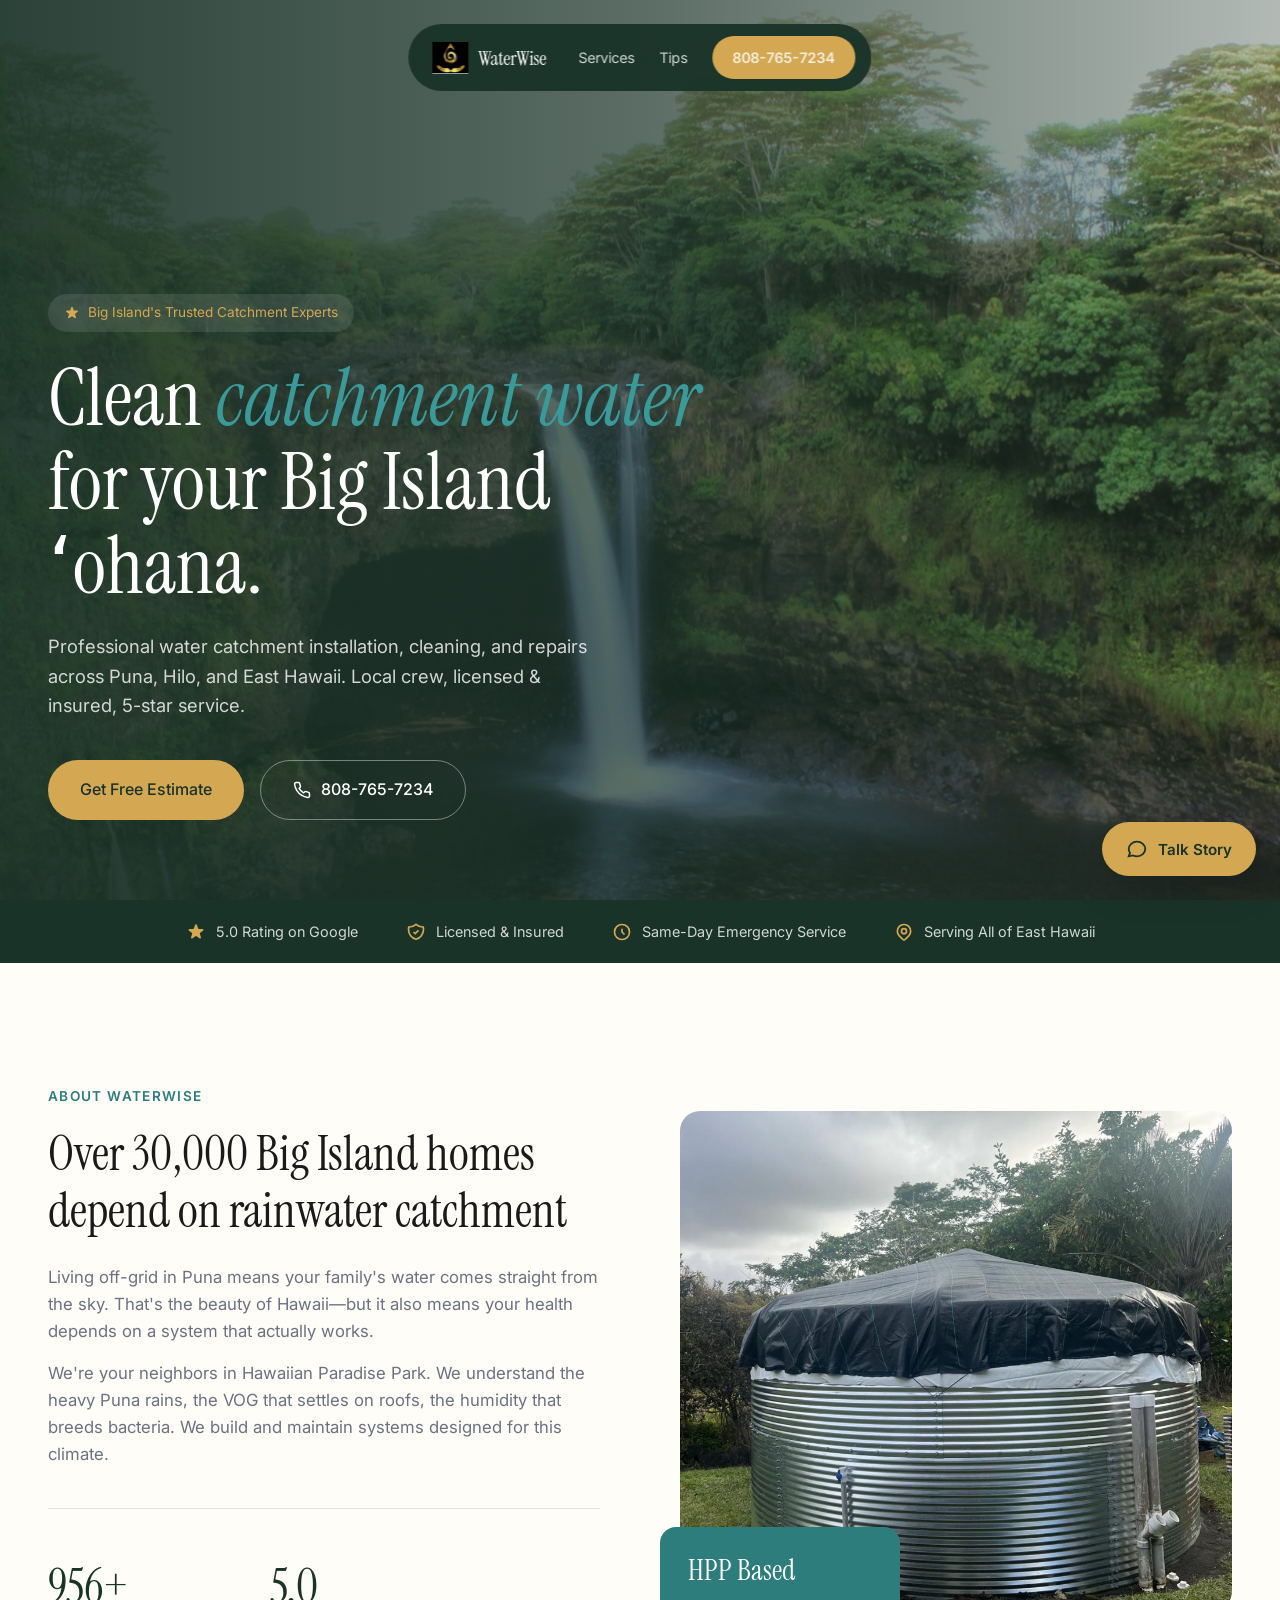
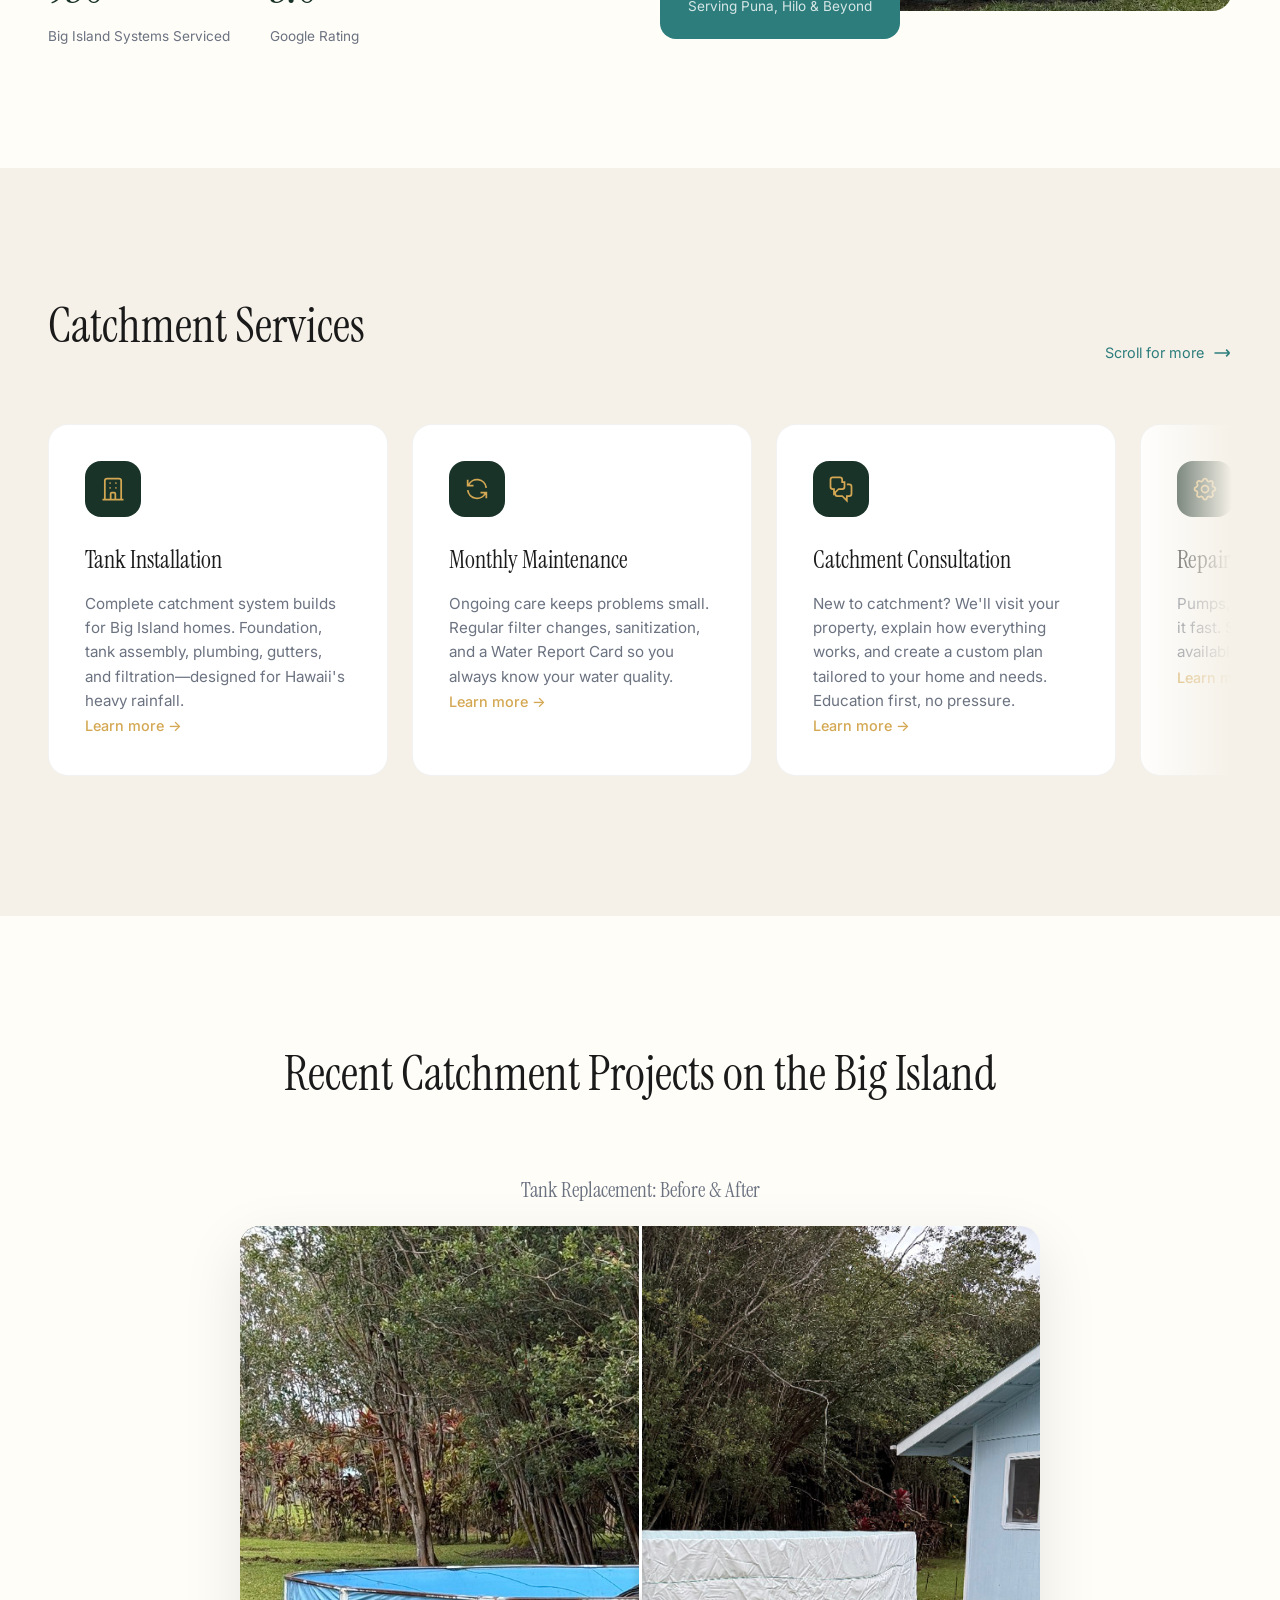
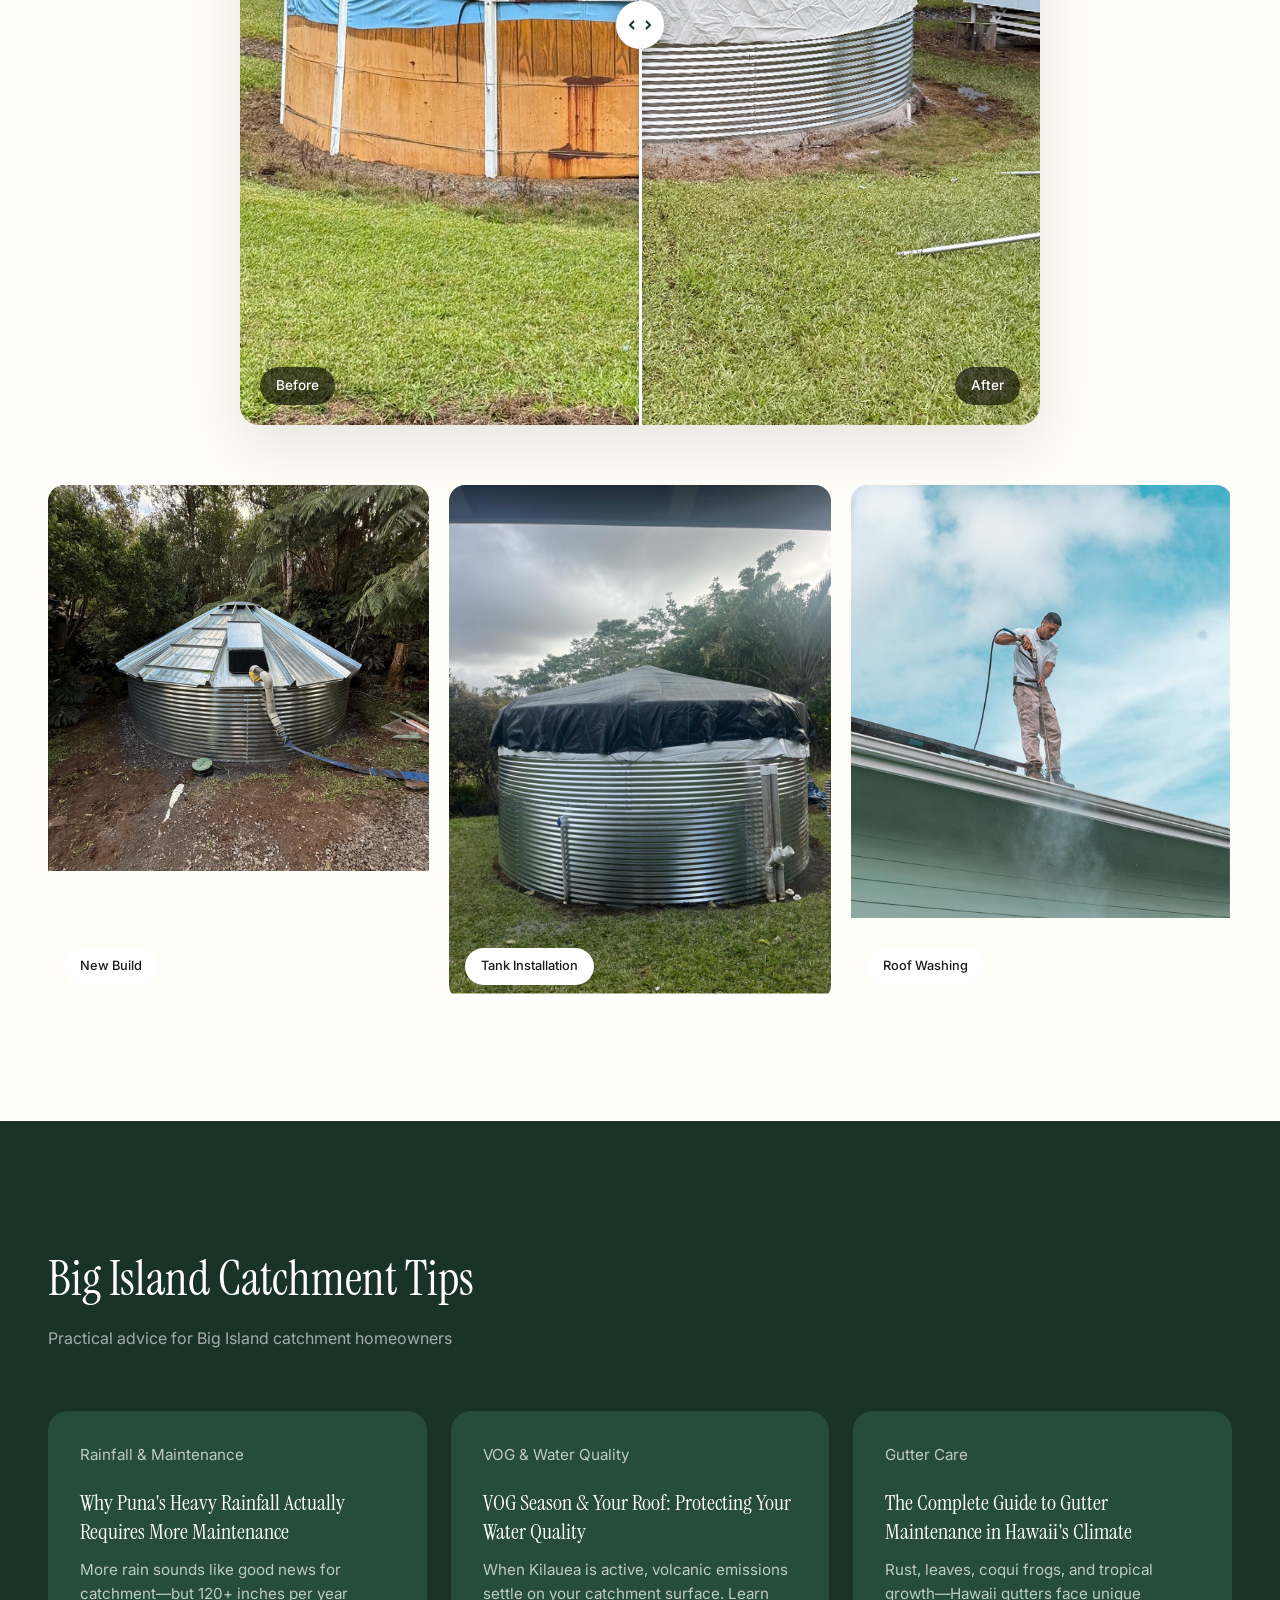
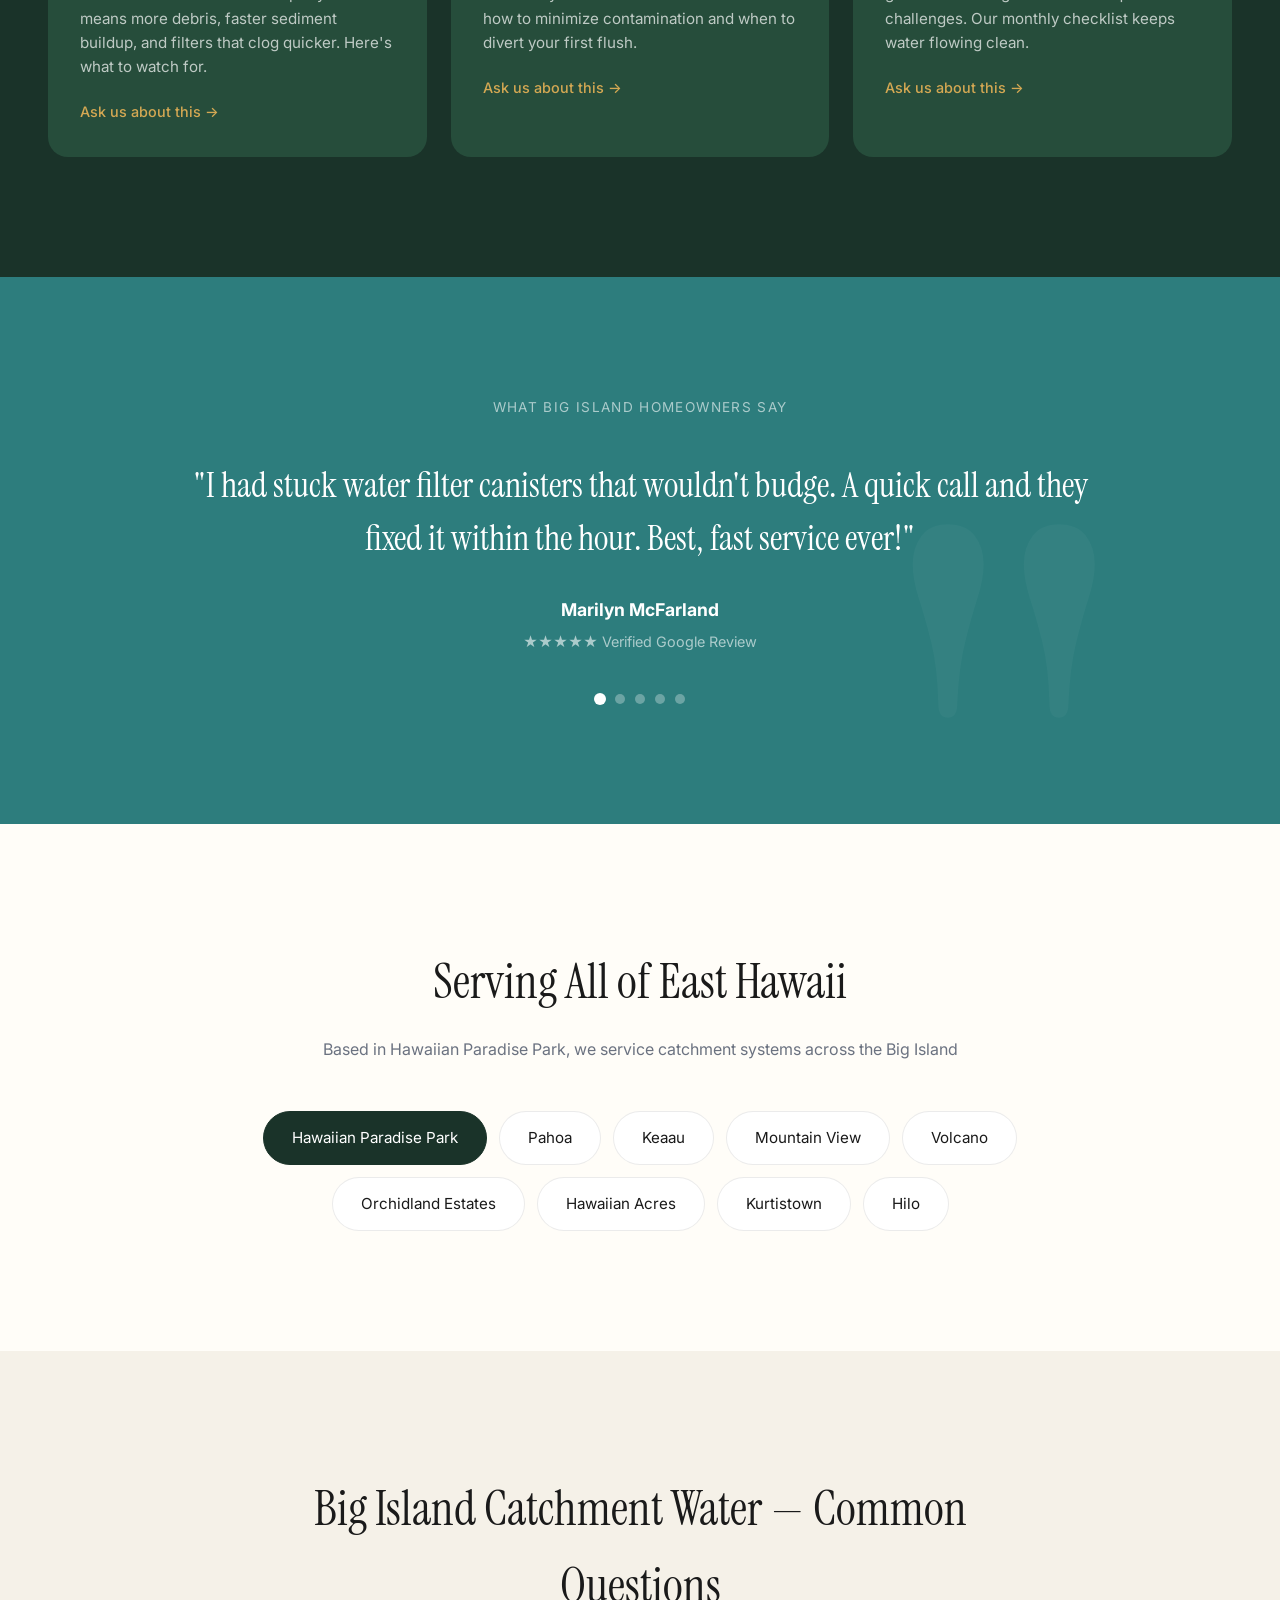
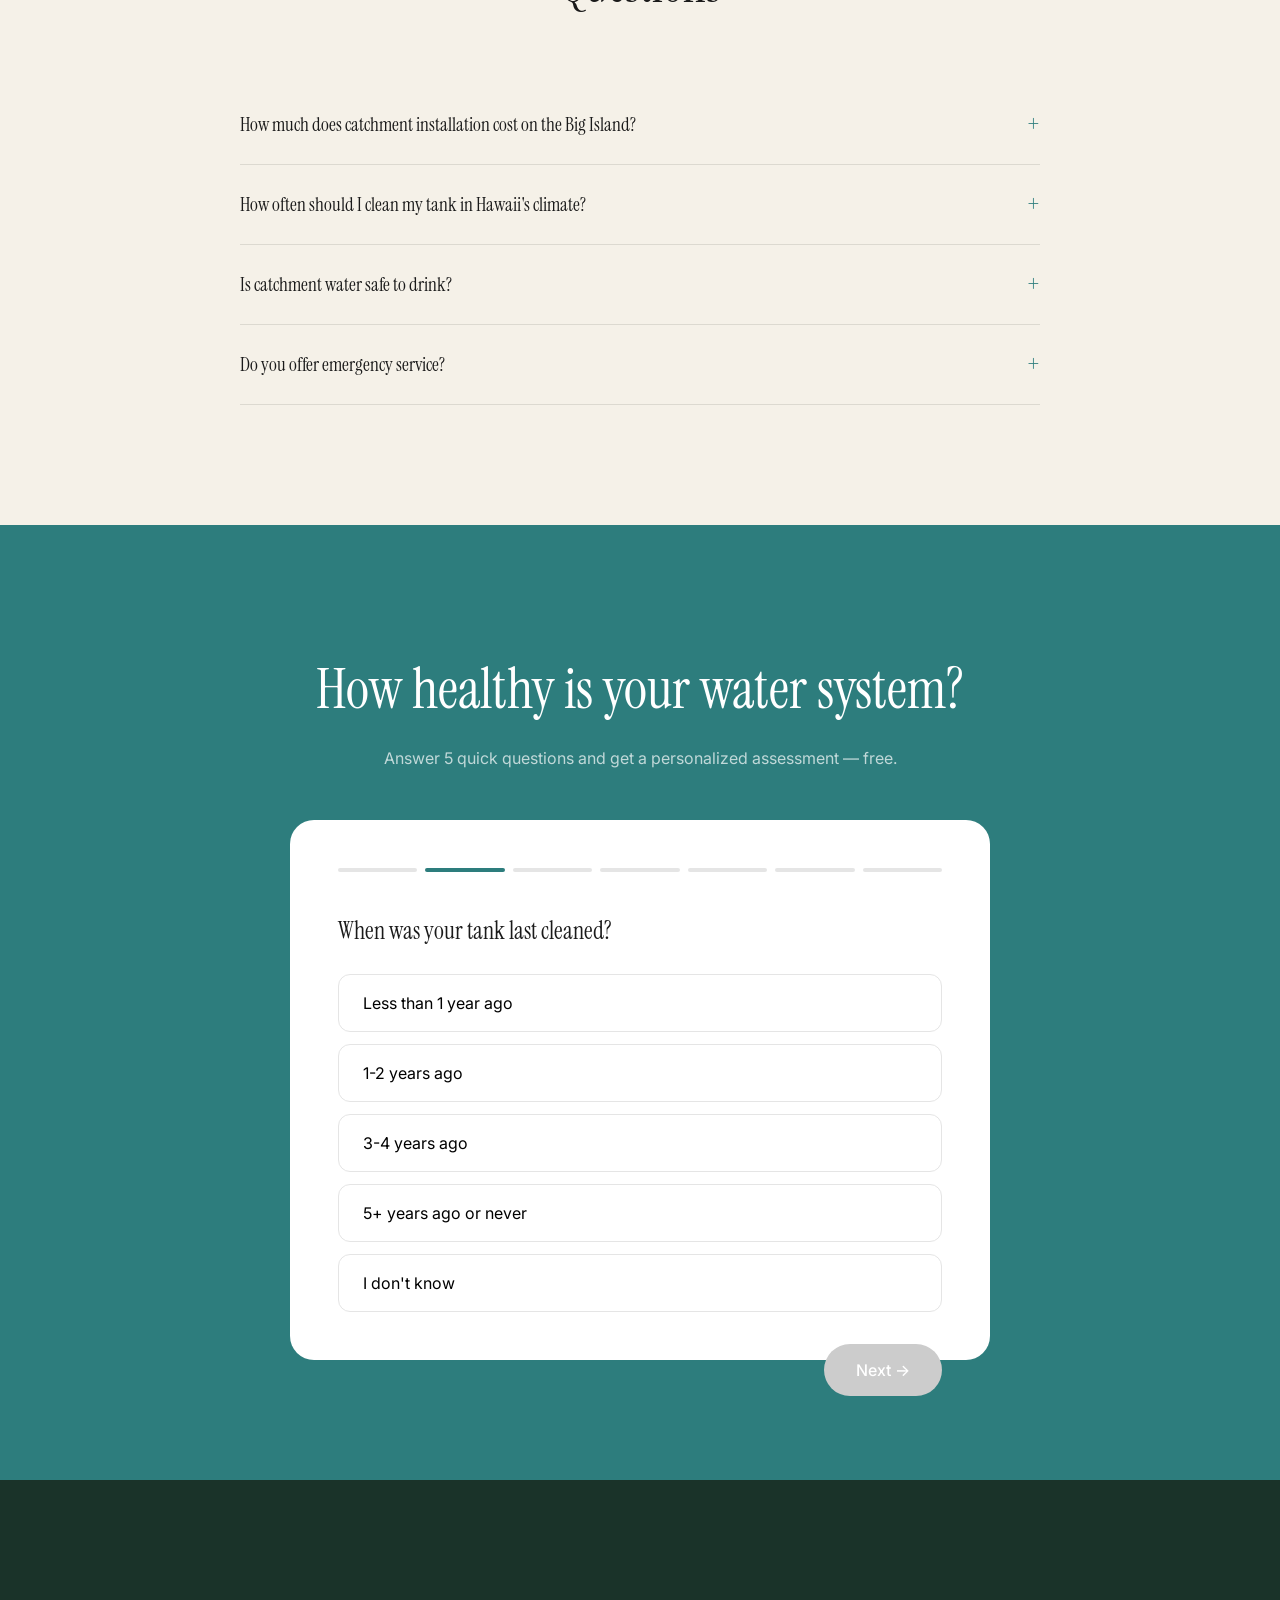
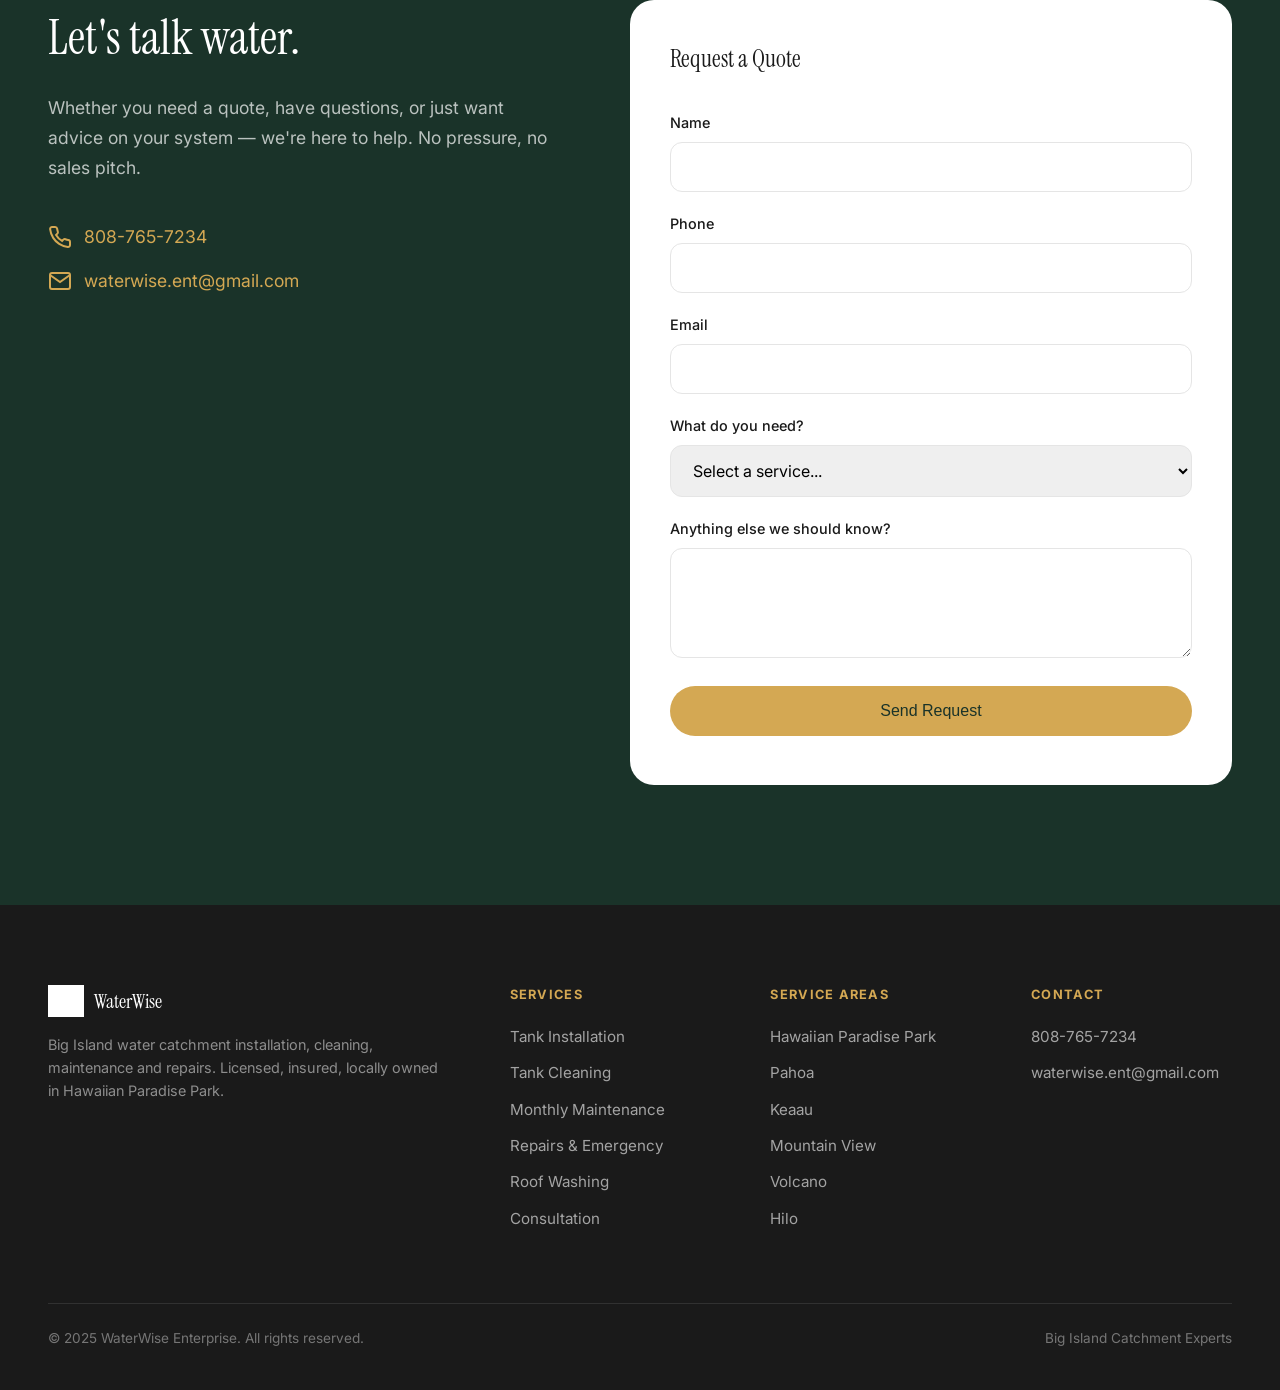
==== commit ce6db700: "Expand to 13-page architecture + SEO/GEO/AEO hardening - Add 6 service pages and 6 location pages (c" ====
--- a/index.html
+++ b/index.html
@@ -10,6 +10,15 @@
     <meta property="og:title" content="WaterWise Enterprise | Big Island Catchment Experts">
     <meta property="og:description" content="Trusted catchment installation, cleaning & repairs across Puna, Hilo & East Hawaii. Local crew, 5-star service.">
     <meta property="og:type" content="website">
+    <meta property="og:url" content="https://waterwiseent.com">
+    <meta property="og:image" content="https://waterwiseent.com/hero.jpg">
+    <meta property="og:locale" content="en_US">
+    <meta name="twitter:card" content="summary_large_image">
+    <meta name="twitter:title" content="WaterWise Enterprise | Big Island Catchment Experts">
+    <meta name="twitter:description" content="Trusted catchment installation, cleaning & repairs across Puna, Hilo & East Hawaii.">
+    <meta name="twitter:image" content="https://waterwiseent.com/hero.jpg">
+    <link rel="icon" type="image/png" href="logo.png">
+    <link rel="apple-touch-icon" href="logo.png">
     <meta name="geo.region" content="US-HI">
     <meta name="geo.placename" content="Hawaiian Paradise Park, Big Island, Hawaii">
     <meta name="geo.position" content="19.5833;-154.9667">
@@ -26,6 +35,7 @@
         "@type": "LocalBusiness",
         "name": "WaterWise Enterprise",
         "description": "Big Island water catchment installation, cleaning, maintenance and repair services",
+        "inLanguage": "en-US",
         "telephone": "+1-808-765-7234",
         "email": "waterwise.ent@gmail.com",
         "address": {
@@ -72,26 +82,34 @@
         "mainEntity": [
             {
                 "@type": "Question",
-                "name": "How much does water catchment installation cost in Hawaii?",
+                "name": "How much does catchment installation cost on the Big Island?",
                 "acceptedAnswer": {
                     "@type": "Answer",
-                    "text": "Water catchment installation on the Big Island typically costs between $7,000-$20,000 depending on tank size, site preparation, and filtration systems. We provide free on-site estimates."
-                }
-            },
-            {
-                "@type": "Question", 
-                "name": "How often should I clean my catchment tank in Hawaii?",
-                "acceptedAnswer": {
-                    "@type": "Answer",
-                    "text": "In Hawaii's tropical climate, we recommend a full tank cleaning every 2-3 years. Filters should be changed every 3-6 months due to our heavy rainfall and organic debris."
+                    "text": "Most residential catchment installations in Hawaii run $7,000–$20,000, depending on tank size, site preparation, and filtration systems. We provide free on-site estimates with transparent pricing."
                 }
             },
             {
                 "@type": "Question",
-                "name": "Is catchment water safe to drink on the Big Island?",
+                "name": "How often should I clean my tank in Hawaii's climate?",
                 "acceptedAnswer": {
                     "@type": "Answer",
-                    "text": "Yes, with proper filtration. We install sediment filters, carbon filters, and UV treatment systems that make your catchment water safe for drinking and all household use."
+                    "text": "We recommend a full deep clean every 2-3 years for most Puna homes. However, filters should be changed every 3-6 months due to our heavy rainfall, VOG, and organic debris. Our monthly maintenance plans handle all of this."
+                }
+            },
+            {
+                "@type": "Question",
+                "name": "Is catchment water safe to drink?",
+                "acceptedAnswer": {
+                    "@type": "Answer",
+                    "text": "Yes, with proper filtration. We install multi-stage systems including sediment filters, carbon filters, and UV treatment that make your water safe for drinking, cooking, and all household use."
+                }
+            },
+            {
+                "@type": "Question",
+                "name": "Do you offer emergency service?",
+                "acceptedAnswer": {
+                    "@type": "Answer",
+                    "text": "Yes. No water is a real emergency, especially with kids or elderly at home. Call us and we'll do our best to get to you same-day or next-day. Maintenance plan customers get priority scheduling."
                 }
             }
         ]
@@ -867,6 +885,9 @@
             font-size: 0.95rem;
             border: 1px solid rgba(0,0,0,0.08);
             transition: all 0.3s;
+            text-decoration: none;
+            color: var(--ink);
+            display: inline-block;
         }
         
         .area-tag:hover {
@@ -1187,6 +1208,19 @@
         }
         
         .btn-full { width: 100%; justify-content: center; }
+
+        /* Quiz lead form + form status notes */
+        .quiz-lead { margin-top: 24px; display: flex; flex-direction: column; gap: 12px; text-align: left; }
+        .quiz-lead-label { color: var(--gray); font-size: 0.95rem; margin-bottom: 4px; }
+        .quiz-lead input {
+            width: 100%; padding: 14px 18px; border: 1px solid #e5e5e5;
+            border-radius: 12px; font-family: inherit; font-size: 1rem;
+            transition: border-color 0.3s;
+        }
+        .quiz-lead input:focus { outline: none; border-color: var(--forest); }
+        .form-note { font-size: 0.9rem; margin-top: 8px; min-height: 1px; }
+        .form-note.success { color: var(--ocean); font-weight: 500; }
+        .form-note.error { color: #c0392b; font-weight: 500; }
         
         /* CTA (simple fallback removed, using contact section) */
         
@@ -1542,7 +1576,7 @@
                 <svg width="16" height="16" fill="currentColor" viewBox="0 0 20 20"><path d="M9.049 2.927c.3-.921 1.603-.921 1.902 0l1.07 3.292a1 1 0 00.95.69h3.462c.969 0 1.371 1.24.588 1.81l-2.8 2.034a1 1 0 00-.364 1.118l1.07 3.292c.3.921-.755 1.688-1.54 1.118l-2.8-2.034a1 1 0 00-1.175 0l-2.8 2.034c-.784.57-1.838-.197-1.539-1.118l1.07-3.292a1 1 0 00-.364-1.118L2.98 8.72c-.783-.57-.38-1.81.588-1.81h3.461a1 1 0 00.951-.69l1.07-3.292z"/></svg>
                 Big Island's Trusted Catchment Experts
             </div>
-            <h1>Clean <i>water</i> for your ʻohana.</h1>
+            <h1>Clean <i>catchment water</i> for your Big Island ʻohana.</h1>
             <p class="hero-sub">Professional water catchment installation, cleaning, and repairs across Puna, Hilo, and East Hawaii. Local crew, licensed & insured, 5-star service.</p>
             <div class="hero-btns">
                 <a href="#contact" class="btn btn-gold">Get Free Estimate</a>
@@ -1592,7 +1626,7 @@
                 </div>
             </div>
             <div class="about-img">
-                <img src="tank.jpg" alt="Water catchment tank installation in Puna Hawaii">
+                <img src="tank.jpg" alt="Water catchment tank installation in Puna Hawaii" loading="lazy" decoding="async">
                 <div class="about-badge">
                     <strong>HPP Based</strong>
                     <span>Serving Puna, Hilo & Beyond</span>
@@ -1617,6 +1651,7 @@
                     </div>
                     <h3>Tank Installation</h3>
                     <p>Complete catchment system builds for Big Island homes. Foundation, tank assembly, plumbing, gutters, and filtration—designed for Hawaii's heavy rainfall.</p>
+                    <a href="/services/tank-installation" class="tip-link">Learn more →</a>
                 </div>
                 <div class="service-card">
                     <div class="service-icon">
@@ -1624,6 +1659,7 @@
                     </div>
                     <h3>Monthly Maintenance</h3>
                     <p>Ongoing care keeps problems small. Regular filter changes, sanitization, and a Water Report Card so you always know your water quality.</p>
+                    <a href="/services/maintenance-plans" class="tip-link">Learn more →</a>
                 </div>
                 <div class="service-card">
                     <div class="service-icon">
@@ -1631,6 +1667,7 @@
                     </div>
                     <h3>Catchment Consultation</h3>
                     <p>New to catchment? We'll visit your property, explain how everything works, and create a custom plan tailored to your home and needs. Education first, no pressure.</p>
+                    <a href="/services/catchment-consultation" class="tip-link">Learn more →</a>
                 </div>
                 <div class="service-card">
                     <div class="service-icon">
@@ -1638,6 +1675,7 @@
                     </div>
                     <h3>Repairs & Emergency</h3>
                     <p>Pumps, pipes, liners, valves—we fix it fast. Same-day emergency service available when you're out of water.</p>
+                    <a href="/services/catchment-repairs" class="tip-link">Learn more →</a>
                 </div>
                 <div class="service-card">
                     <div class="service-icon">
@@ -1645,6 +1683,7 @@
                     </div>
                     <h3>System Upgrades</h3>
                     <p>Modern solutions for cleaner water: floating intakes, first-flush diverters, UV treatment, and multi-stage filtration systems.</p>
+                    <a href="/services/catchment-consultation" class="tip-link">Learn more →</a>
                 </div>
                 <div class="service-card">
                     <div class="service-icon">
@@ -1652,6 +1691,7 @@
                     </div>
                     <h3>Roof Washing</h3>
                     <p>Clean catchment surface = cleaner water. We pressure wash roofs to remove moss, algae, VOG residue, and years of buildup.</p>
+                    <a href="/services/roof-washing" class="tip-link">Learn more →</a>
                 </div>
             </div>
         </div>
@@ -1659,16 +1699,16 @@
 
     <section class="work" id="work">
         <div class="work-header">
-            <h2>Recent Projects</h2>
+            <h2>Recent Catchment Projects on the Big Island</h2>
         </div>
         
         <!-- Before/After Slider -->
         <div class="ba-slider-wrap">
             <h3 class="ba-title">Tank Replacement: Before & After</h3>
             <div class="ba-slider" id="baSlider">
-                <img class="ba-after" src="tank-after.jpg" alt="New catchment tank after installation Puna Hawaii">
+                <img class="ba-after" src="tank-after.jpg" alt="New catchment tank after installation Puna Hawaii" loading="lazy" decoding="async">
                 <div class="ba-before" id="baBefore">
-                    <img src="tank-before.jpg" alt="Old weathered catchment tank before replacement Big Island Hawaii">
+                    <img src="tank-before.jpg" alt="Old weathered catchment tank before replacement Big Island Hawaii" loading="lazy" decoding="async">
                 </div>
                 <div class="ba-handle" id="baHandle">
                     <div class="ba-handle-line"></div>
@@ -1685,15 +1725,15 @@
         <!-- Project Gallery -->
         <div class="work-grid">
             <div class="work-item">
-                <img src="work-metal-roof.jpg" alt="New catchment tank with metal roof build Big Island Hawaii">
+                <img src="work-metal-roof.jpg" alt="New catchment tank with metal roof build Big Island Hawaii" loading="lazy" decoding="async">
                 <span class="work-label">New Build</span>
             </div>
             <div class="work-item">
-                <img src="work-2.jpg" alt="Completed catchment tank installation Puna Hawaii">
+                <img src="work-2.jpg" alt="Completed catchment tank installation Puna Hawaii" loading="lazy" decoding="async">
                 <span class="work-label">Tank Installation</span>
             </div>
             <div class="work-item">
-                <img src="roof-wash.jpg" alt="Roof pressure washing for catchment systems Hawaii">
+                <img src="roof-wash.jpg" alt="Roof pressure washing for catchment systems Hawaii" loading="lazy" decoding="async">
                 <span class="work-label">Roof Washing</span>
             </div>
         </div>
@@ -1704,27 +1744,27 @@
             <div class="tips-header">
                 <div>
                     <h2>Big Island Catchment Tips</h2>
-                    <p>Practical advice for Hawaii homeowners—updated twice monthly</p>
+                    <p>Practical advice for Big Island catchment homeowners</p>
                 </div>
             </div>
             <div class="tips-grid">
                 <article class="tip-card">
-                    <p class="tip-date">January 2025</p>
+                    <p class="tip-date">Rainfall &amp; Maintenance</p>
                     <h3>Why Puna's Heavy Rainfall Actually Requires More Maintenance</h3>
                     <p>More rain sounds like good news for catchment—but 120+ inches per year means more debris, faster sediment buildup, and filters that clog quicker. Here's what to watch for.</p>
-                    <a href="#" class="tip-link">Read more →</a>
+                    <a href="#contact" class="tip-link">Ask us about this →</a>
                 </article>
                 <article class="tip-card">
-                    <p class="tip-date">January 2025</p>
+                    <p class="tip-date">VOG &amp; Water Quality</p>
                     <h3>VOG Season & Your Roof: Protecting Your Water Quality</h3>
                     <p>When Kilauea is active, volcanic emissions settle on your catchment surface. Learn how to minimize contamination and when to divert your first flush.</p>
-                    <a href="#" class="tip-link">Read more →</a>
+                    <a href="#contact" class="tip-link">Ask us about this →</a>
                 </article>
                 <article class="tip-card">
-                    <p class="tip-date">December 2024</p>
+                    <p class="tip-date">Gutter Care</p>
                     <h3>The Complete Guide to Gutter Maintenance in Hawaii's Climate</h3>
                     <p>Rust, leaves, coqui frogs, and tropical growth—Hawaii gutters face unique challenges. Our monthly checklist keeps water flowing clean.</p>
-                    <a href="#" class="tip-link">Read more →</a>
+                    <a href="#contact" class="tip-link">Ask us about this →</a>
                 </article>
             </div>
         </div>
@@ -1784,21 +1824,21 @@
         <h2>Serving All of East Hawaii</h2>
         <p>Based in Hawaiian Paradise Park, we service catchment systems across the Big Island</p>
         <div class="areas-tags">
-            <span class="area-tag home">Hawaiian Paradise Park</span>
-            <span class="area-tag">Pahoa</span>
-            <span class="area-tag">Keaau</span>
-            <span class="area-tag">Mountain View</span>
-            <span class="area-tag">Volcano</span>
+            <a href="/service-area/hawaiian-paradise-park" class="area-tag home">Hawaiian Paradise Park</a>
+            <a href="/service-area/pahoa" class="area-tag">Pahoa</a>
+            <a href="/service-area/keaau" class="area-tag">Keaau</a>
+            <a href="/service-area/mountain-view" class="area-tag">Mountain View</a>
+            <a href="/service-area/volcano" class="area-tag">Volcano</a>
             <span class="area-tag">Orchidland Estates</span>
             <span class="area-tag">Hawaiian Acres</span>
             <span class="area-tag">Kurtistown</span>
-            <span class="area-tag">Hilo</span>
+            <a href="/service-area/hilo" class="area-tag">Hilo</a>
         </div>
     </section>
 
     <section class="faq">
         <div class="faq-inner">
-            <h2>Common Questions</h2>
+            <h2>Big Island Catchment Water — Common Questions</h2>
             
             <div class="faq-item">
                 <button class="faq-q">How much does catchment installation cost on the Big Island? <span>+</span></button>
@@ -1895,7 +1935,14 @@
                 <div class="result-icon" id="resultIcon">💧</div>
                 <h3 id="resultTitle">Your Water Health Score</h3>
                 <p id="resultText"></p>
-                <a href="#contact" class="btn btn-gold">Get a Free Assessment</a>
+                <form id="quizForm" class="quiz-lead">
+                    <p class="quiz-lead-label">Want a free personalized assessment? We'll review your answers and reach out — no pressure.</p>
+                    <input type="text" id="qName" placeholder="Name" required>
+                    <input type="tel" id="qPhone" placeholder="Phone" required>
+                    <input type="email" id="qEmail" placeholder="Email" required>
+                    <button type="submit" class="btn btn-gold btn-full">Get My Free Assessment</button>
+                    <p class="form-note" id="quizFormNote"></p>
+                </form>
             </div>
             
             <button class="quiz-next" id="quizNext" disabled>Next →</button>
@@ -1914,16 +1961,16 @@
                         <svg width="24" height="24" fill="none" stroke="currentColor" stroke-width="2" viewBox="0 0 24 24"><path d="M22 16.92v3a2 2 0 01-2.18 2 19.79 19.79 0 01-8.63-3.07 19.5 19.5 0 01-6-6 19.79 19.79 0 01-3.07-8.67A2 2 0 014.11 2h3a2 2 0 012 1.72c.127.96.361 1.903.7 2.81a2 2 0 01-.45 2.11L8.09 9.91a16 16 0 006 6l1.27-1.27a2 2 0 012.11-.45c.907.339 1.85.573 2.81.7A2 2 0 0122 16.92z"/></svg>
                         808-765-7234
                     </a>
-                    <a href="/cdn-cgi/l/email-protection#fb8c9a8f9e898c92889ed59e958fbb9c969a9297d5989496" class="contact-link">
+                    <a href="mailto:waterwise.ent@gmail.com" class="contact-link">
                         <svg width="24" height="24" fill="none" stroke="currentColor" stroke-width="2" viewBox="0 0 24 24"><path d="M4 4h16c1.1 0 2 .9 2 2v12c0 1.1-.9 2-2 2H4c-1.1 0-2-.9-2-2V6c0-1.1.9-2 2-2z"/><path d="M22 6l-10 7L2 6"/></svg>
-                        <span class="__cf_email__" data-cfemail="ea9d8b9e8f989d83998fc48f849eaa8d878b8386c4898587">[email&#160;protected]</span>
+                        waterwise.ent@gmail.com
                     </a>
                 </div>
             </div>
             
             <div class="contact-form-wrap">
                 <h3>Request a Quote</h3>
-                <form class="contact-form" id="contactForm" action="https://formspree.io/f/YOUR_FORM_ID" method="POST">
+                <form class="contact-form" id="contactForm">
                     <div class="form-group">
                         <label for="name">Name</label>
                         <input type="text" id="name" name="name" required>
@@ -1954,6 +2001,7 @@
                         <textarea id="message" name="message" rows="4"></textarea>
                     </div>
                     <button type="submit" class="btn btn-gold btn-full">Send Request</button>
+                    <p class="form-note" id="contactFormNote"></p>
                 </form>
             </div>
         </div>
@@ -1963,29 +2011,33 @@
         <div class="footer-inner">
             <div class="footer-brand">
                 <a href="#" class="logo">
-                    <img src="logo.png" alt="WaterWise" style="filter: brightness(0) invert(1);">
+                    <img src="logo.png" alt="WaterWise" loading="lazy" decoding="async" style="filter: brightness(0) invert(1);">
                     <span>WaterWise</span>
                 </a>
                 <p>Big Island water catchment installation, cleaning, maintenance and repairs. Licensed, insured, locally owned in Hawaiian Paradise Park.</p>
             </div>
             <div>
                 <h4>Services</h4>
-                <a href="#services">Consultation</a>
-                <a href="#services">Tank Installation</a>
-                <a href="#services">Monthly Maintenance</a>
-                <a href="#services">Repairs</a>
+                <a href="/services/tank-installation">Tank Installation</a>
+                <a href="/services/tank-cleaning">Tank Cleaning</a>
+                <a href="/services/maintenance-plans">Monthly Maintenance</a>
+                <a href="/services/catchment-repairs">Repairs &amp; Emergency</a>
+                <a href="/services/roof-washing">Roof Washing</a>
+                <a href="/services/catchment-consultation">Consultation</a>
             </div>
             <div>
                 <h4>Service Areas</h4>
-                <a href="#areas">Hawaiian Paradise Park</a>
-                <a href="#areas">Pahoa</a>
-                <a href="#areas">Keaau</a>
-                <a href="#areas">Hilo</a>
+                <a href="/service-area/hawaiian-paradise-park">Hawaiian Paradise Park</a>
+                <a href="/service-area/pahoa">Pahoa</a>
+                <a href="/service-area/keaau">Keaau</a>
+                <a href="/service-area/mountain-view">Mountain View</a>
+                <a href="/service-area/volcano">Volcano</a>
+                <a href="/service-area/hilo">Hilo</a>
             </div>
             <div>
                 <h4>Contact</h4>
                 <a href="tel:808-765-7234">808-765-7234</a>
-                <a href="/cdn-cgi/l/email-protection#e69187928394918f9583c8838892a6818b878f8ac885898b"><span class="__cf_email__" data-cfemail="fb8c9a8f9e898c92889ed59e958fbb9c969a9297d5989496">[email&#160;protected]</span></a>
+                <a href="mailto:waterwise.ent@gmail.com">waterwise.ent@gmail.com</a>
             </div>
         </div>
         <div class="footer-bottom">
@@ -2028,7 +2080,28 @@
         </div>
     </div>
 
-    <script data-cfasync="false" src="/cdn-cgi/scripts/5c5dd728/cloudflare-static/email-decode.min.js"></script><script>
+    <script>
+        // ===== Lead capture endpoint =====
+        // Paste the Google Apps Script Web App URL here after deploying google-apps-script.gs (see README).
+        const LEAD_ENDPOINT = 'PASTE_YOUR_APPS_SCRIPT_WEB_APP_URL_HERE';
+
+        function submitLead(payload, btn, onDone) {
+            // Guard: until a real Apps Script URL is set, never fake success — send people to call/text.
+            if (!/^https?:\/\//.test(LEAD_ENDPOINT)) { onDone(false); return; }
+            const original = btn ? btn.textContent : '';
+            if (btn) { btn.disabled = true; btn.textContent = 'Sending…'; }
+            payload.page = location.pathname;
+            payload.referrer = document.referrer || 'direct';
+            fetch(LEAD_ENDPOINT, {
+                method: 'POST',
+                headers: { 'Content-Type': 'text/plain;charset=utf-8' },
+                body: JSON.stringify(payload)
+            })
+            .then(() => onDone(true))
+            .catch(() => onDone(false))
+            .finally(() => { if (btn) { btn.disabled = false; btn.textContent = original; } });
+        }
+
         // Before/After Slider
         (function() {
             const slider = document.getElementById('baSlider');
@@ -2114,6 +2187,8 @@
         // Quiz
         let quizStep = 1;
         let quizScore = 0;
+        let quizAnswers = [];
+        let quizTier = '';
         const totalSteps = 5;
         
         // Create progress steps
@@ -2146,6 +2221,8 @@
             const selected = currentQuestion.querySelector('.quiz-opt.selected');
             if (selected) {
                 quizScore += parseInt(selected.dataset.score);
+                const q = currentQuestion.querySelector('h3').textContent.trim();
+                quizAnswers.push(q + ': ' + selected.textContent.trim());
             }
             
             // Hide current question
@@ -2181,7 +2258,8 @@
             const text = document.getElementById('resultText');
             
             result.style.display = 'block';
-            
+            quizTier = quizScore <= 7 ? 'Healthy' : (quizScore <= 12 ? 'Needs attention' : 'Needs work');
+
             if (quizScore <= 7) {
                 icon.textContent = '💧';
                 title.textContent = 'Your system looks healthy!';
@@ -2268,4 +2346,60 @@
             if (msg.includes('hi') || msg.includes('hello') || msg.includes('hey') || msg.includes('aloha')) {
                 return `Hey! 👋 What can we help you with? Need a quote, have questions about your system, or something else?`;
             }
+            return `Good question! The fastest way to get a real answer is a quick call or text — reach us at <strong>808-765-7234</strong>. 🤙`;
+        }
+
+        // ===== Contact form =====
+        document.getElementById('contactForm').addEventListener('submit', function(e) {
+            e.preventDefault();
+            const note = document.getElementById('contactFormNote');
+            const btn = this.querySelector('button[type="submit"]');
+            const payload = {
+                source: 'Contact',
+                name: document.getElementById('name').value,
+                phone: document.getElementById('phone').value,
+                email: document.getElementById('email').value,
+                service: document.getElementById('service').value,
+                message: document.getElementById('message').value
+            };
+            submitLead(payload, btn, (ok) => {
+                if (ok) {
+                    this.reset();
+                    note.textContent = "Mahalo! We got your request and will be in touch shortly.";
+                    note.className = 'form-note success';
+                } else {
+                    note.textContent = "Mahalo! The fastest way to reach us is to call or text 808-765-7234.";
+                    note.className = 'form-note error';
+                }
+            });
+        });
+
+        // ===== Quiz lead form =====
+        document.getElementById('quizForm').addEventListener('submit', function(e) {
+            e.preventDefault();
+            const note = document.getElementById('quizFormNote');
+            const btn = this.querySelector('button[type="submit"]');
+            const payload = {
+                source: 'Quiz',
+                name: document.getElementById('qName').value,
+                phone: document.getElementById('qPhone').value,
+                email: document.getElementById('qEmail').value,
+                quizScore: quizScore,
+                quizTier: quizTier,
+                answers: quizAnswers
+            };
+            submitLead(payload, btn, (ok) => {
+                if (ok) {
+                    note.textContent = "Mahalo! We'll review your answers and reach out soon.";
+                    note.className = 'form-note success';
+                    btn.style.display = 'none';
+                } else {
+                    note.textContent = "Mahalo! The fastest way to reach us is to call or text 808-765-7234.";
+                    note.className = 'form-note error';
+                }
+            });
+        });
+    </script>
+</body>
+</html>
       
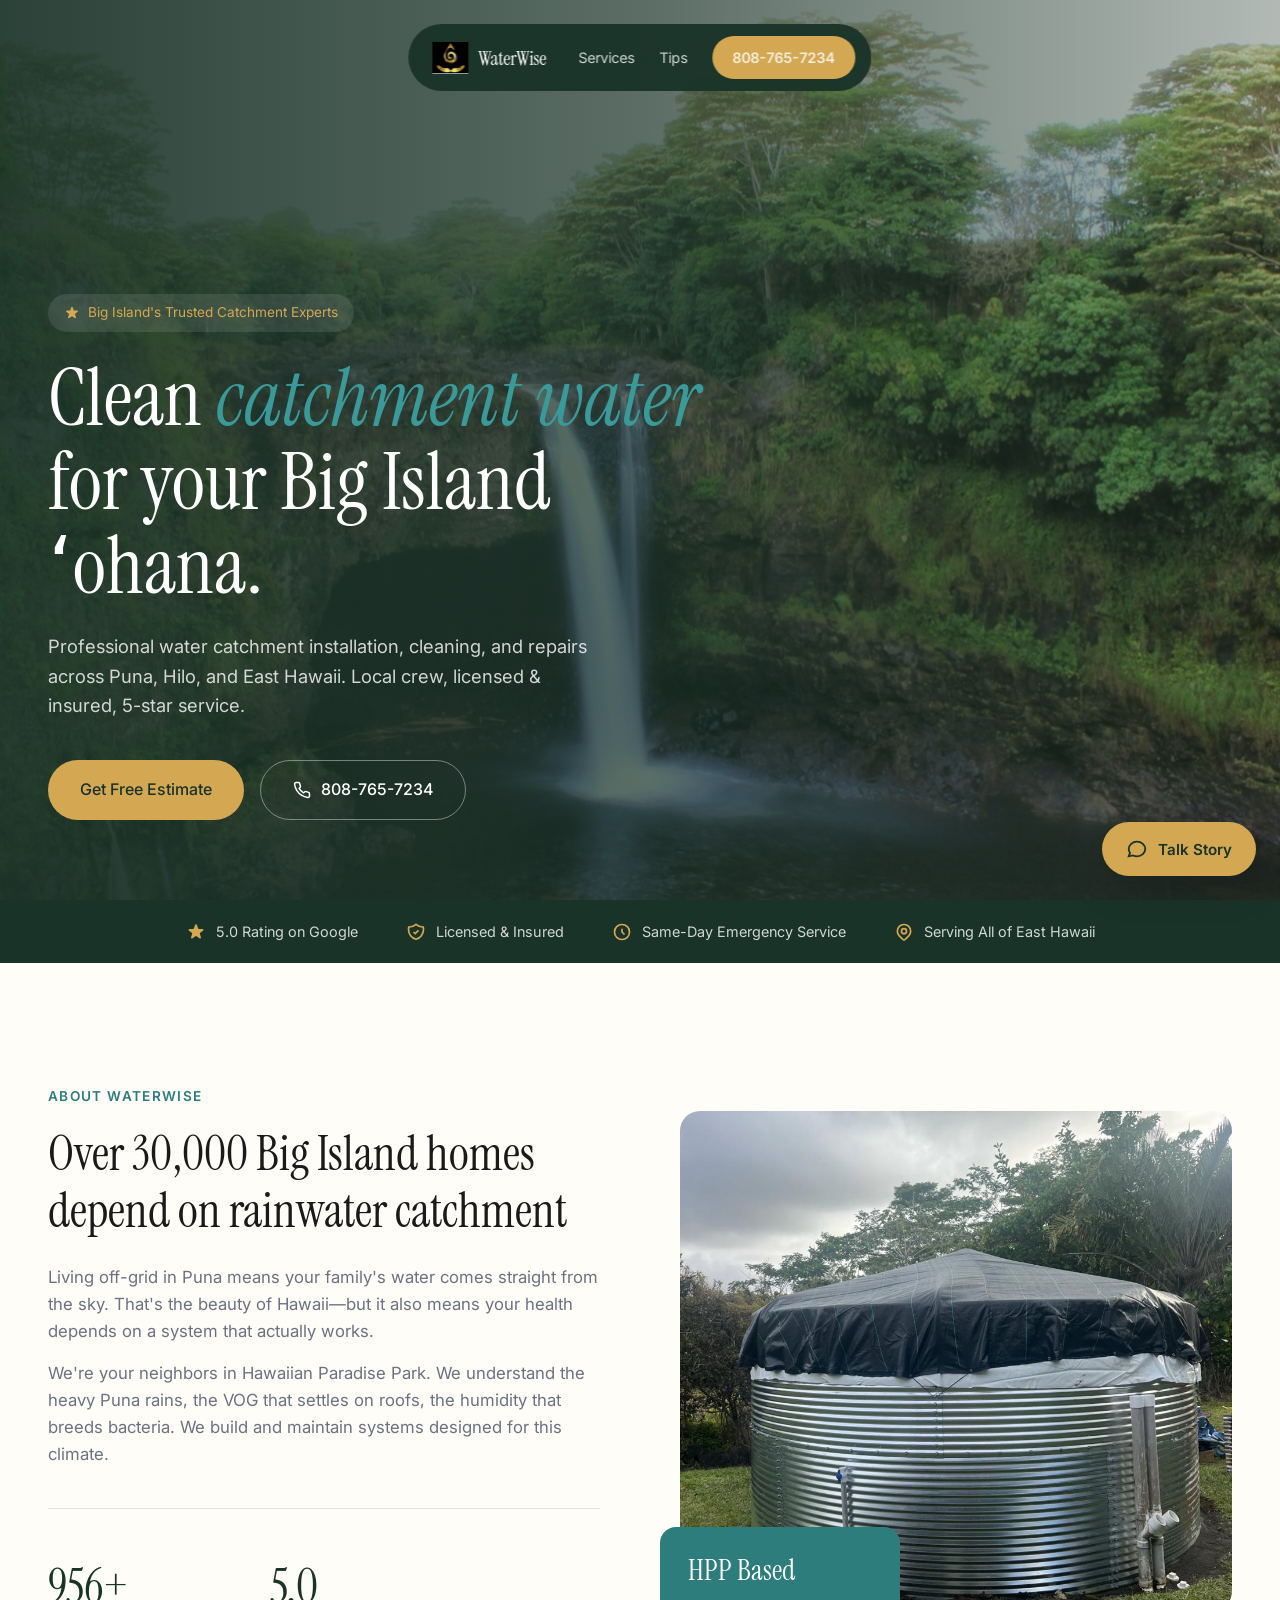
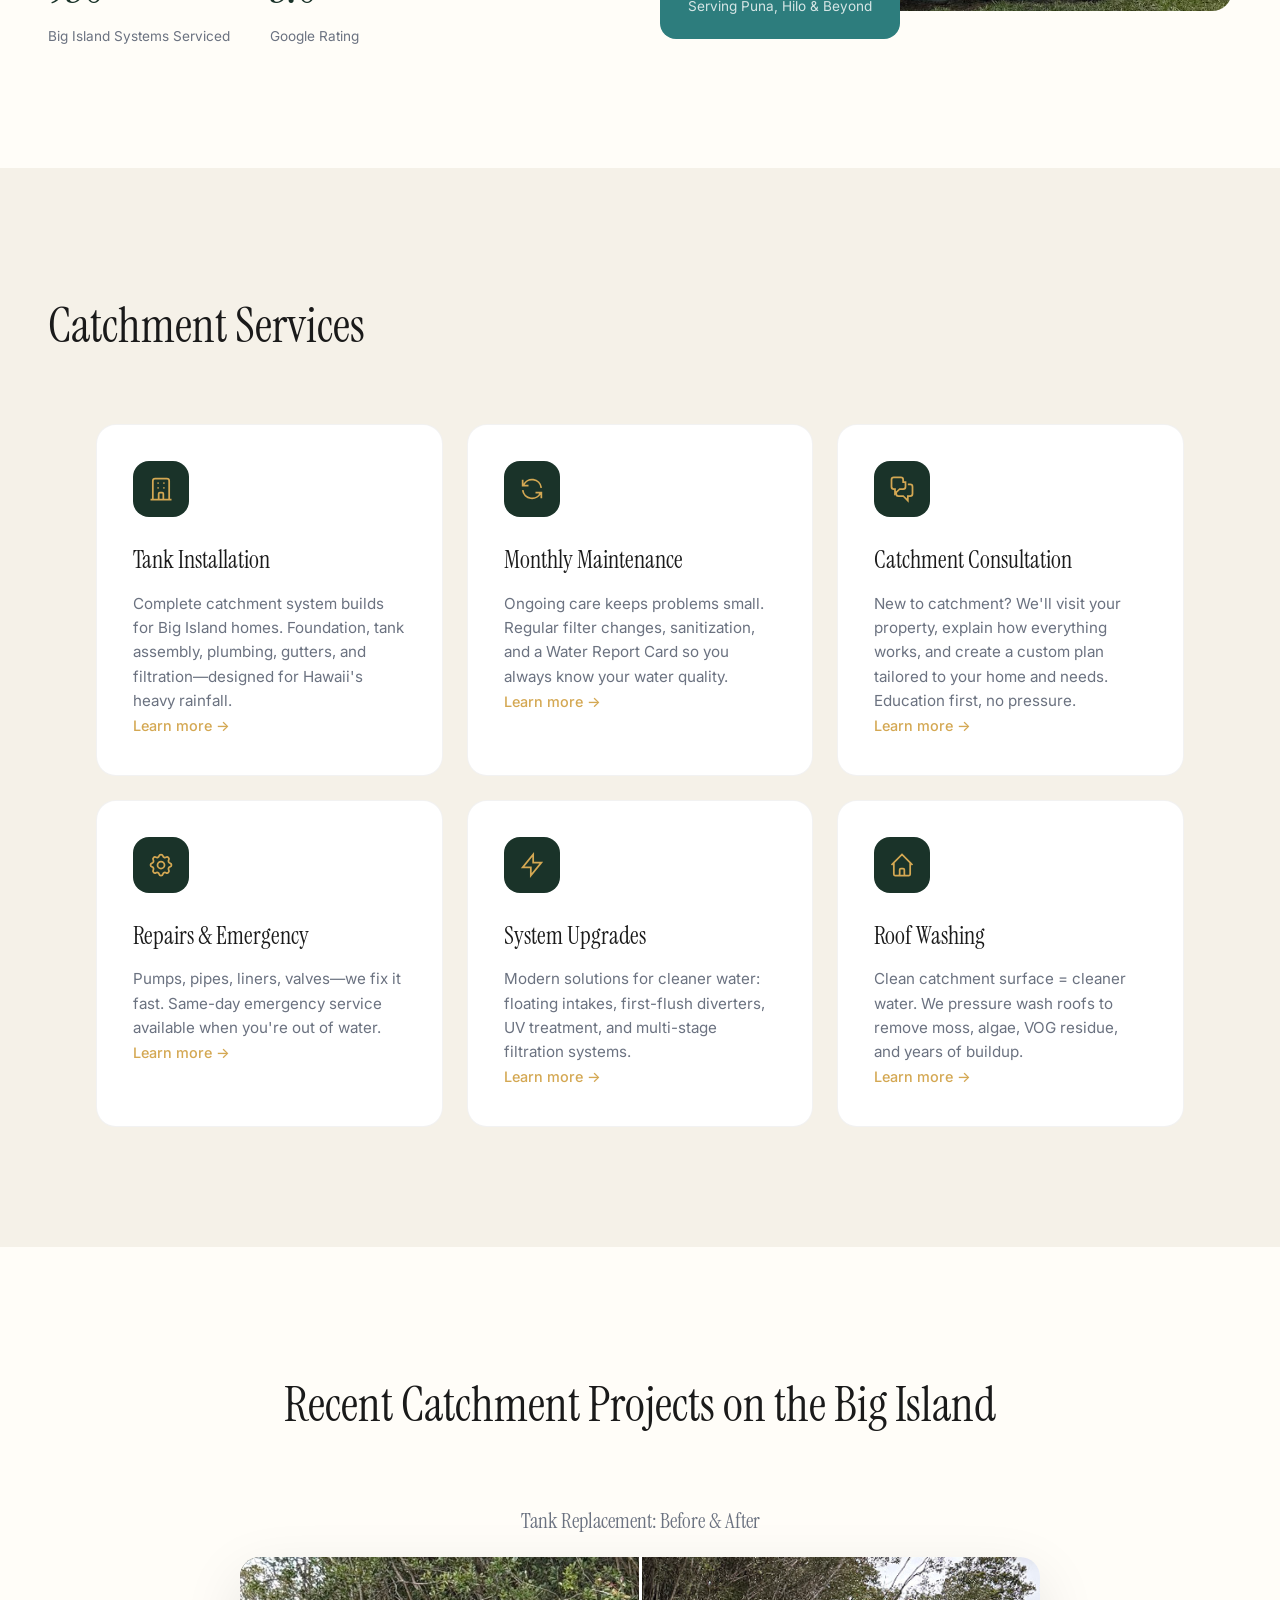
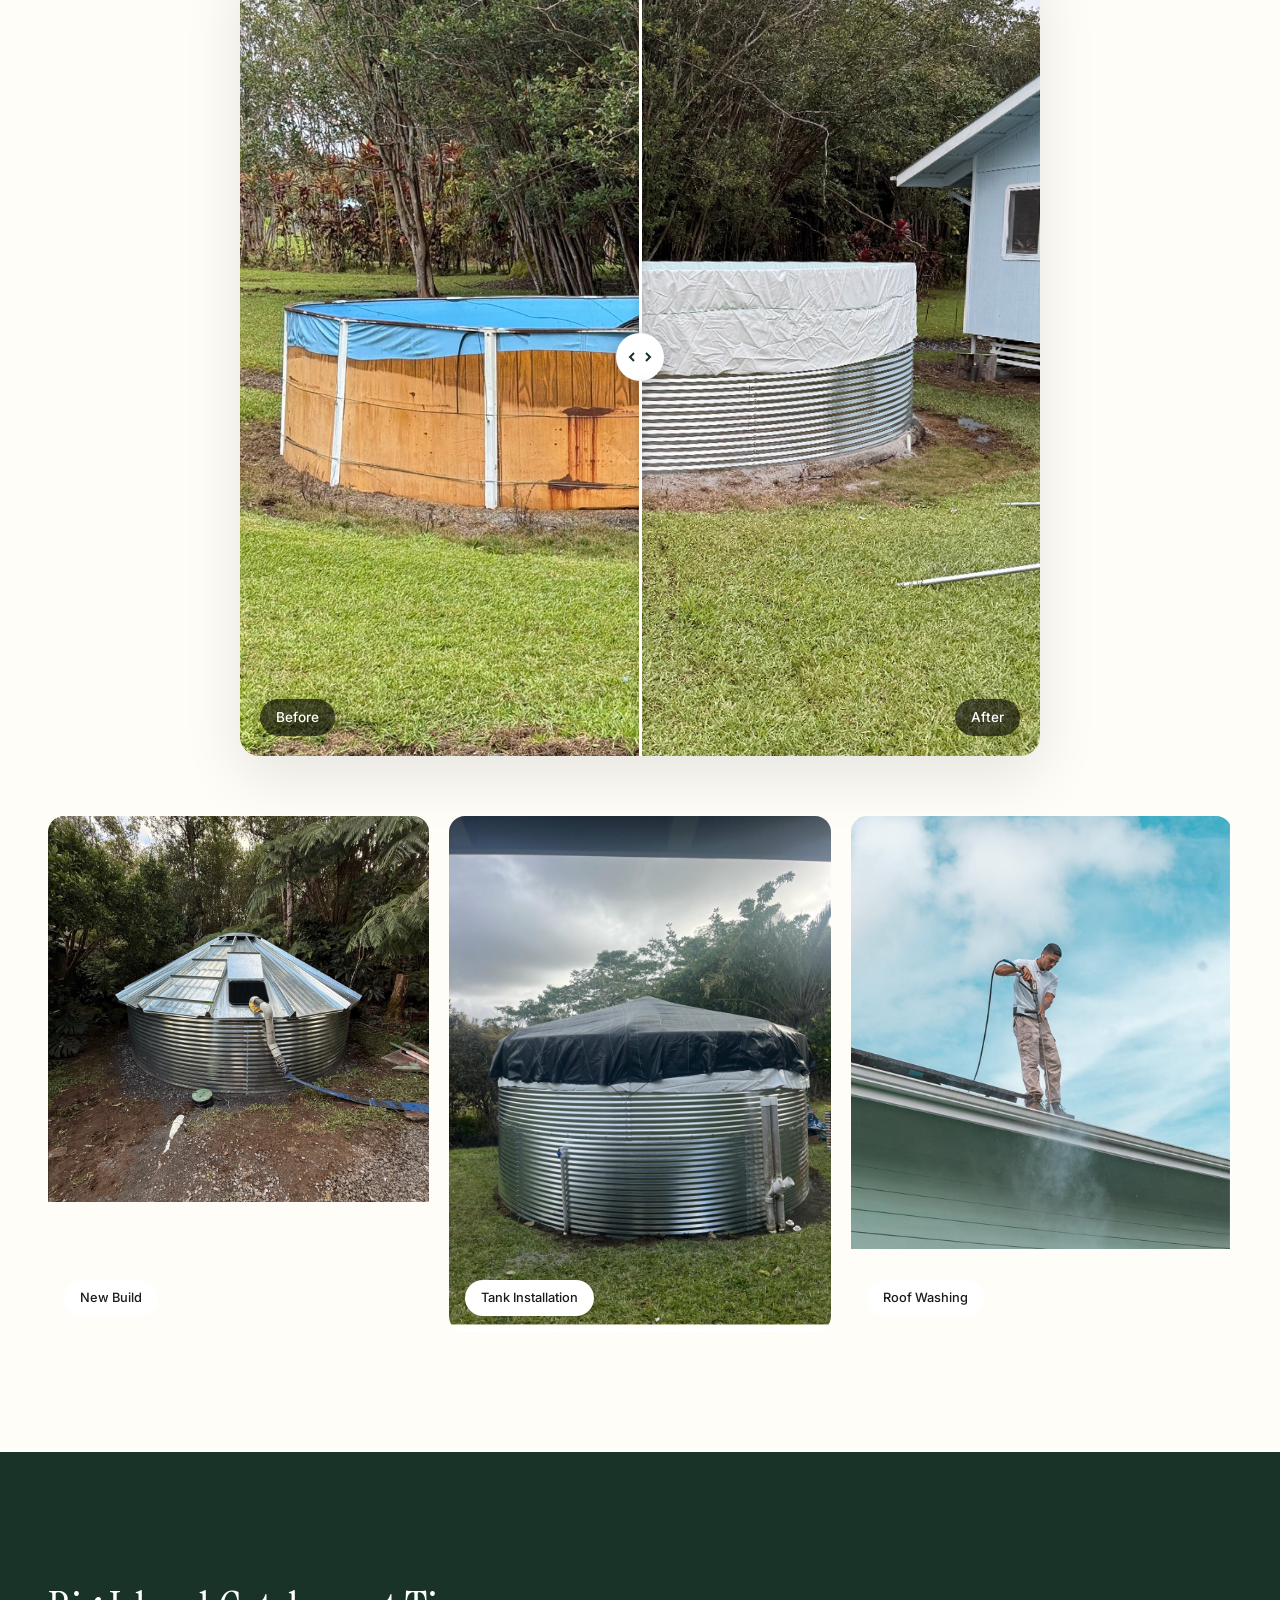
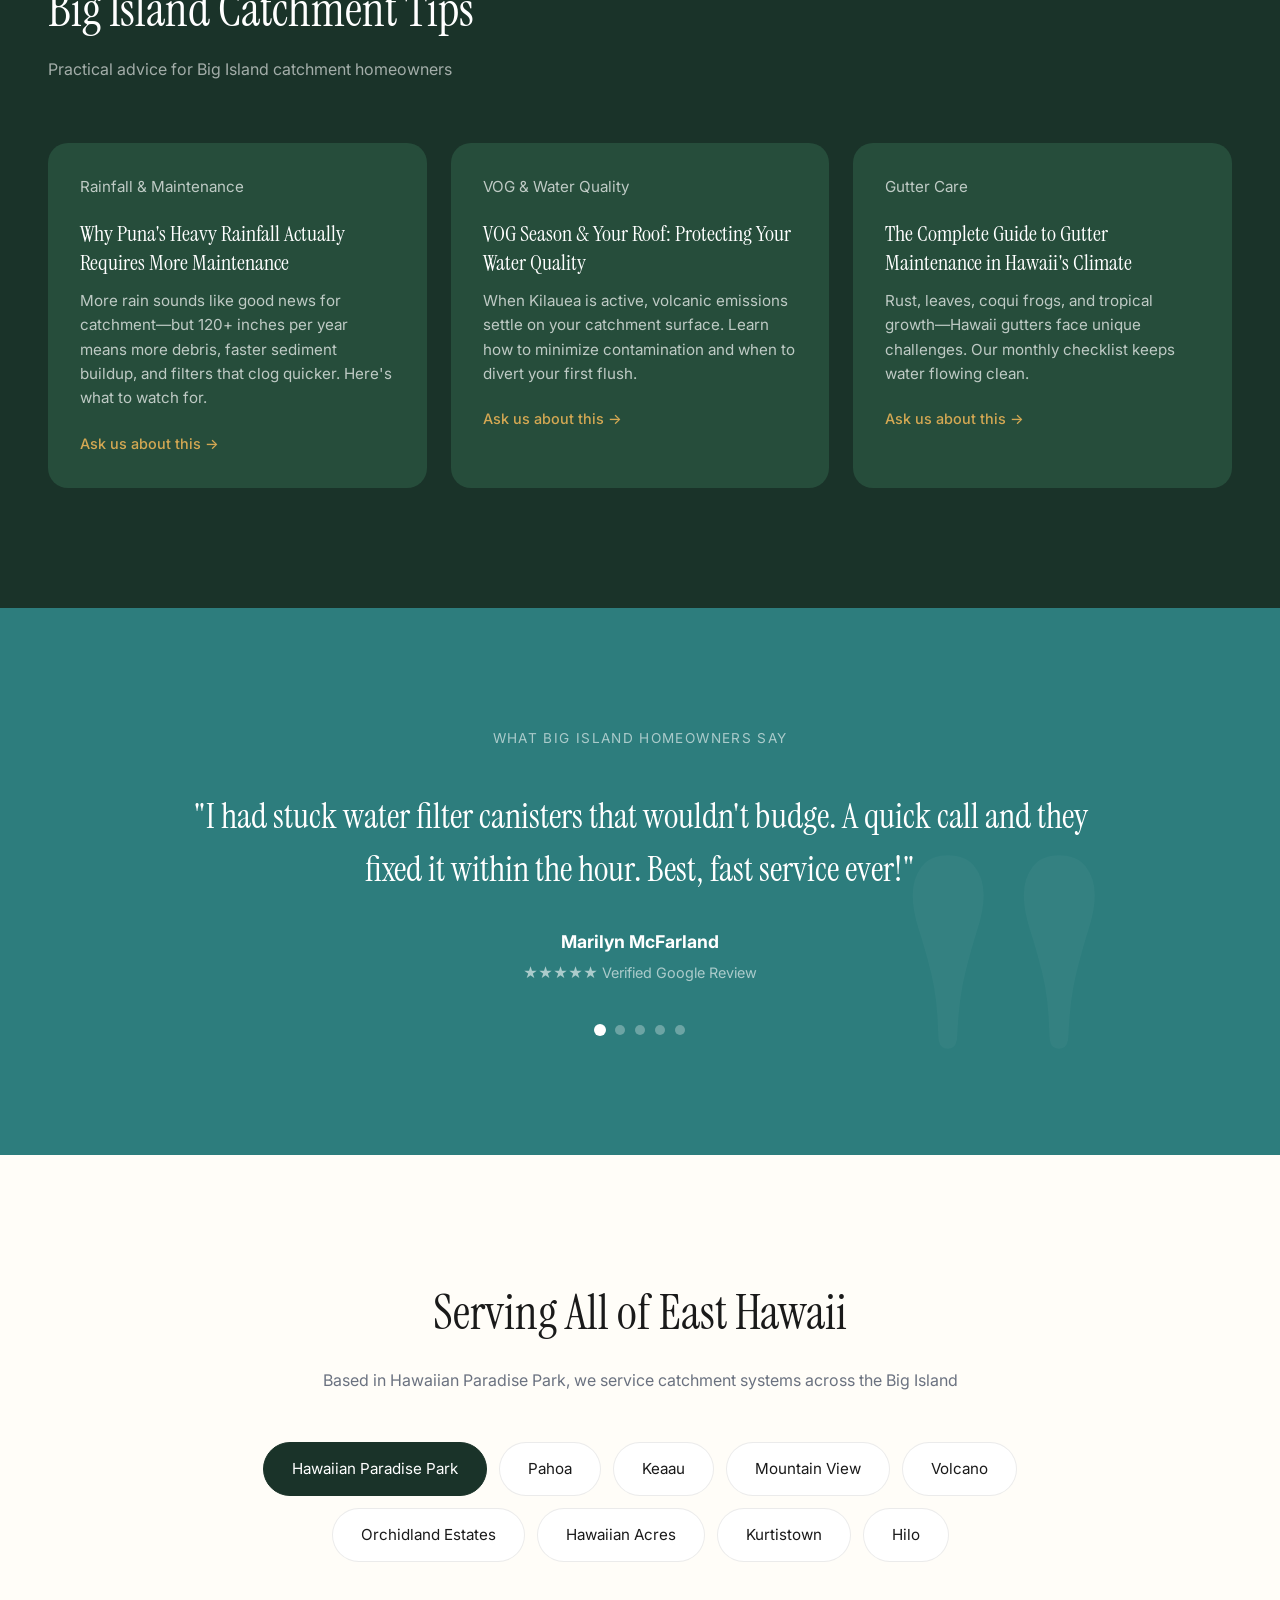
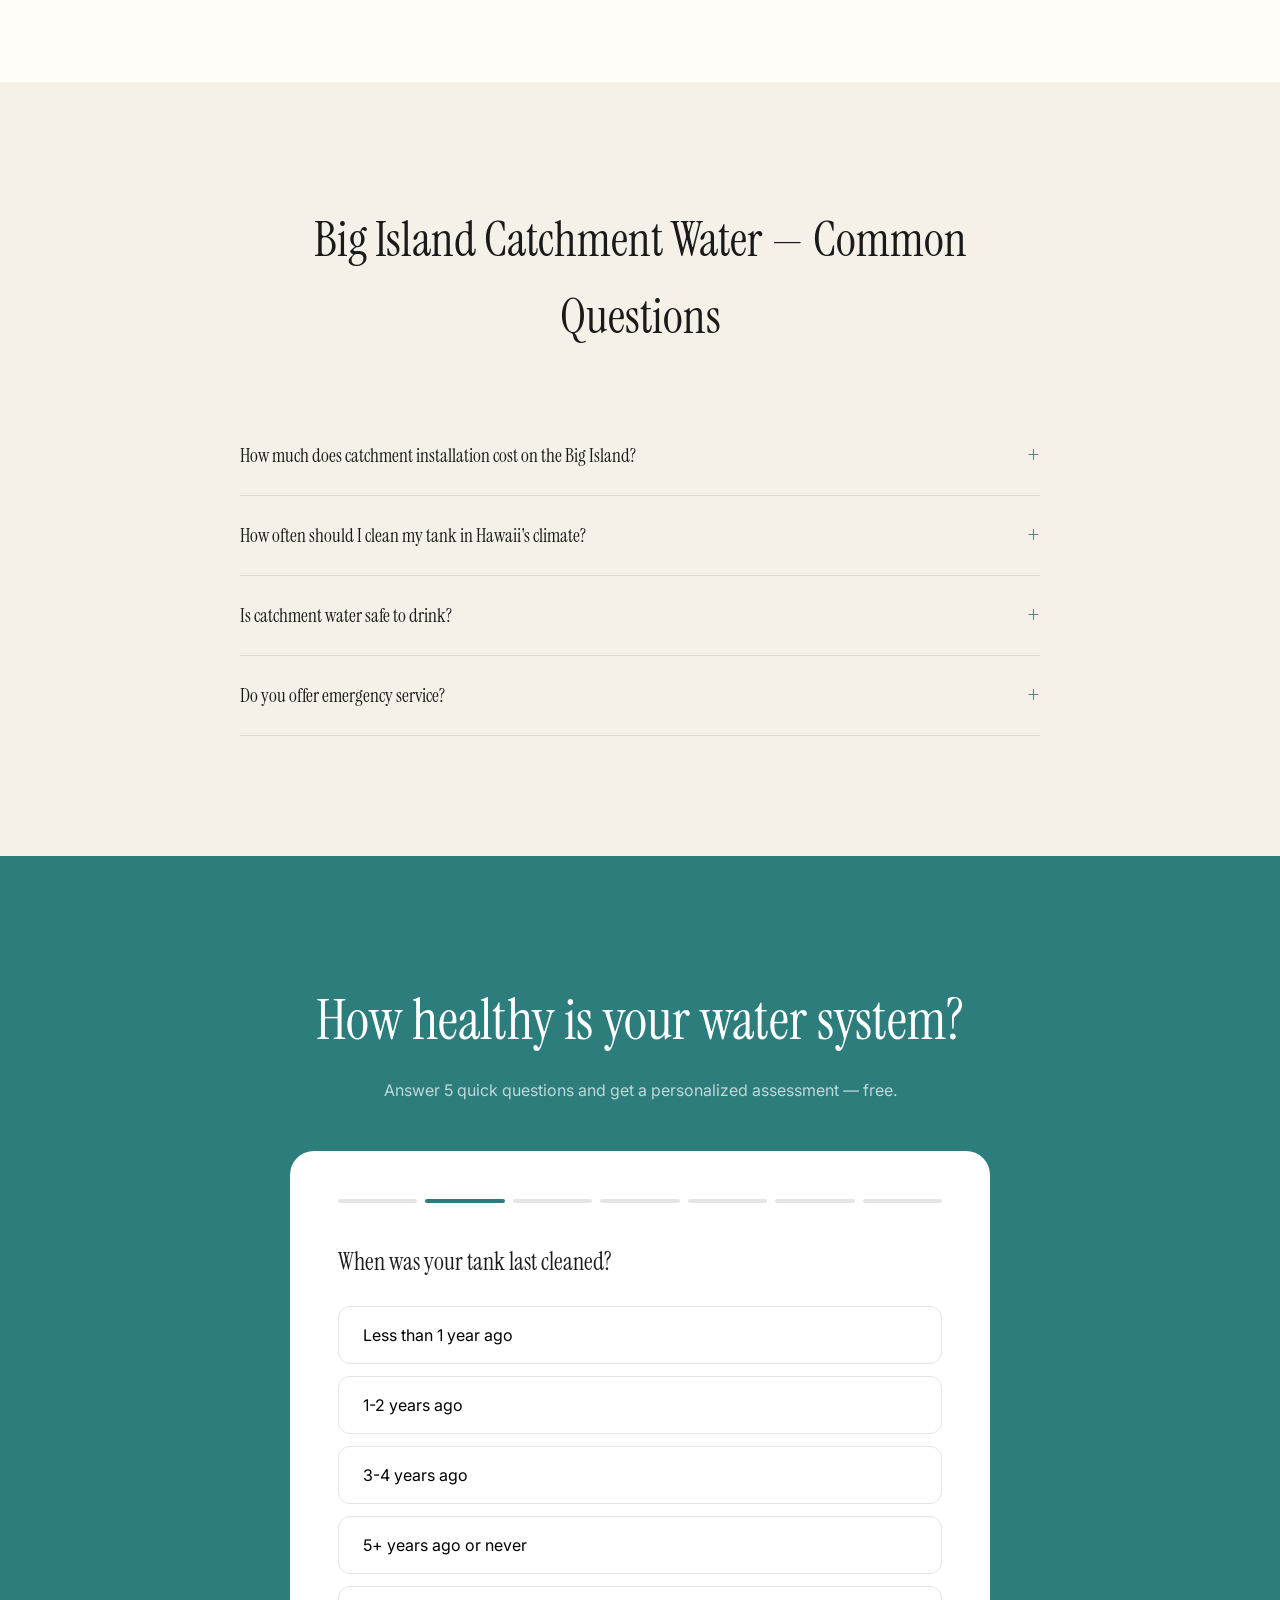
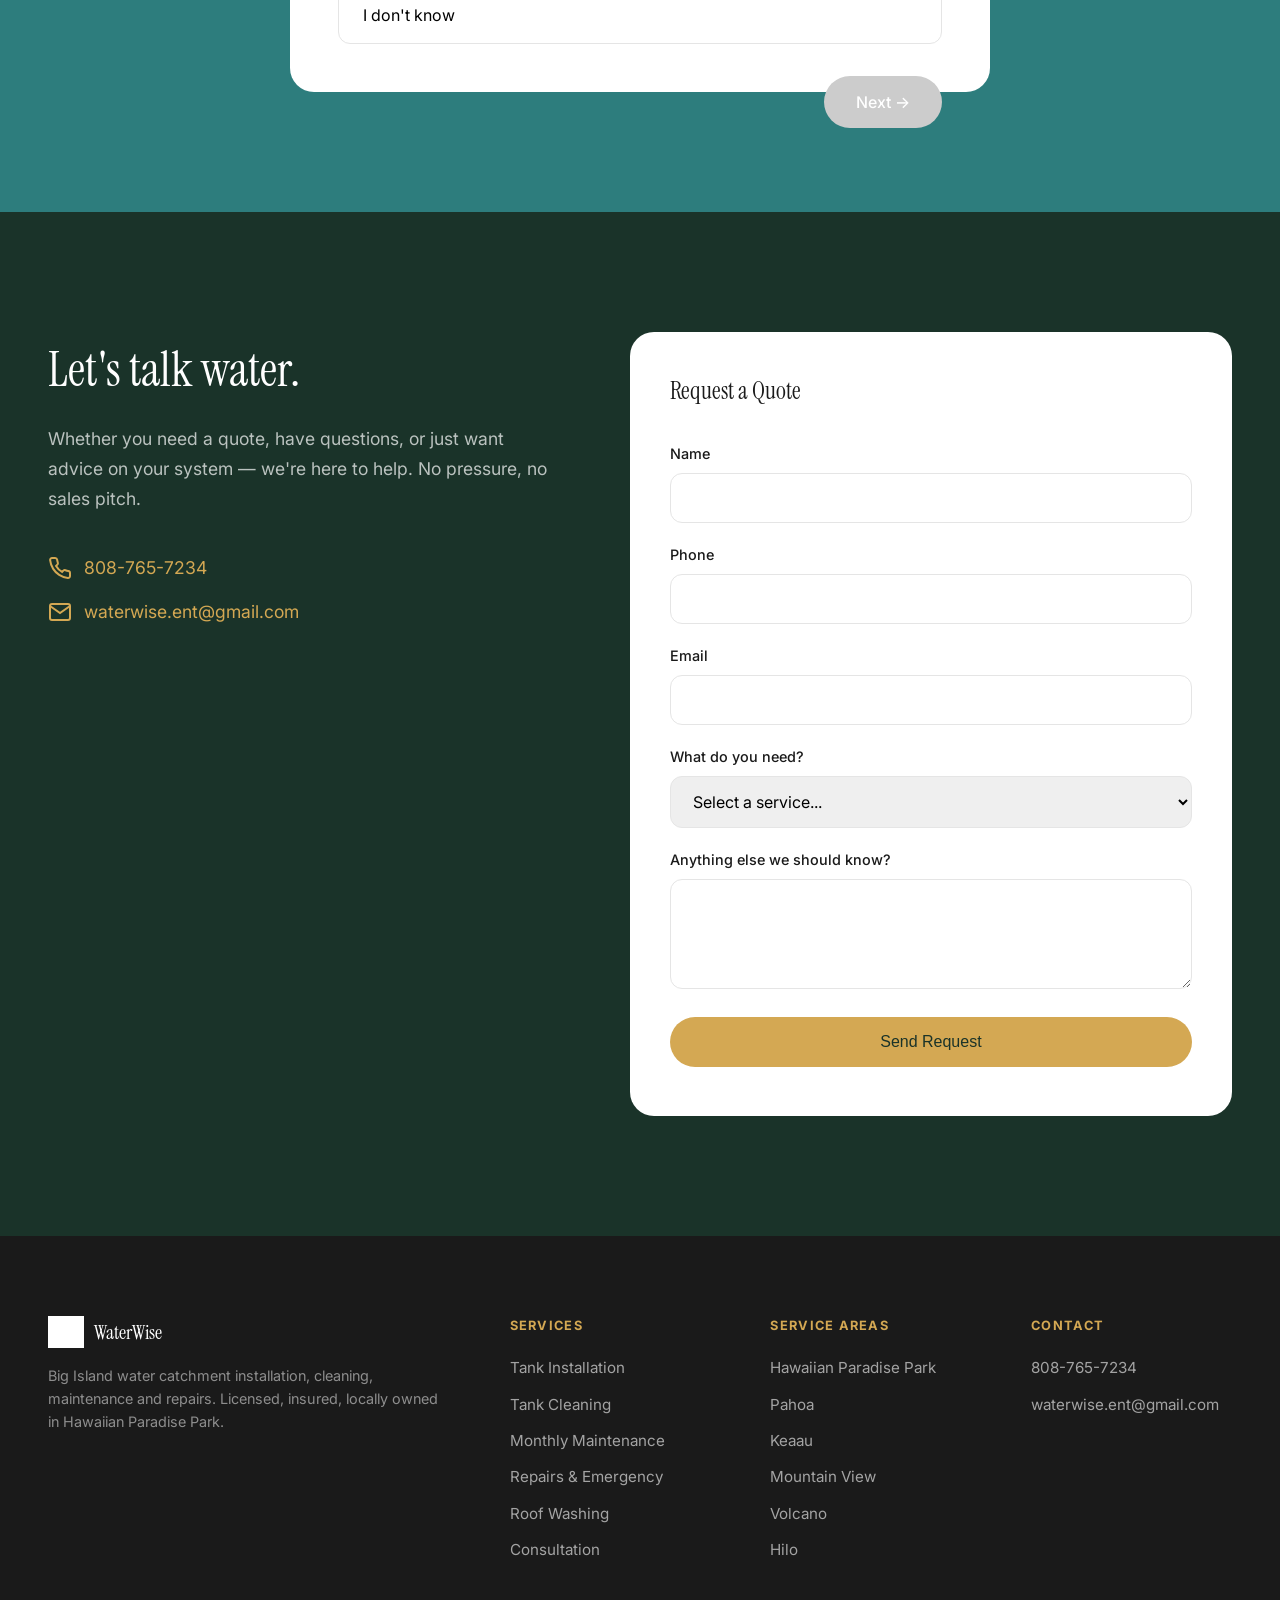
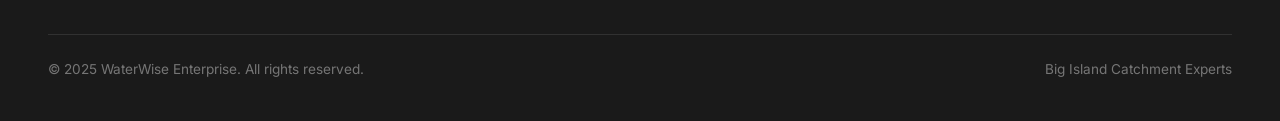
==== commit 6a75ef31: "Services: replace horizontal scroll with responsive grid All 6 services now visible at once (3-col d" ====
--- a/index.html
+++ b/index.html
@@ -446,49 +446,20 @@
             font-weight: 400;
         }
         
-        .scroll-indicator {
-            display: flex;
-            align-items: center;
-            gap: 8px;
-            color: var(--ocean);
-            font-size: 0.9rem;
-            animation: slideRight 1.5s ease-in-out infinite;
-        }
-        
-        @keyframes slideRight {
-            0%, 100% { transform: translateX(0); }
-            50% { transform: translateX(8px); }
-        }
-        
         .services-wrap {
             position: relative;
         }
-        
-        .services-wrap::after {
-            content: '';
-            position: absolute;
-            top: 0;
-            right: 0;
-            bottom: 0;
-            width: 100px;
-            background: linear-gradient(to right, transparent, var(--sand));
-            pointer-events: none;
-            z-index: 5;
-        }
-        
+
         .services-scroll {
-            display: flex;
+            display: grid;
+            grid-template-columns: repeat(3, 1fr);
             gap: 24px;
-            overflow-x: auto;
-            padding: 0 48px 20px;
-            scroll-snap-type: x mandatory;
-            scrollbar-width: none;
-        }
-        
-        .services-scroll::-webkit-scrollbar { display: none; }
-        
+            max-width: 1200px;
+            margin: 0 auto;
+            padding: 0 48px;
+        }
+
         .service-card {
-            flex: 0 0 340px;
             background: white;
             border-radius: 20px;
             padding: 36px;
@@ -1512,9 +1483,7 @@
             
             .services { padding: 80px 24px; }
             .section-header { flex-direction: column; align-items: flex-start; gap: 16px; padding: 0; }
-            .services-wrap::after { width: 60px; }
-            .services-scroll { padding: 0 24px 20px; }
-            .service-card { flex: 0 0 300px; }
+            .services-scroll { grid-template-columns: repeat(2, 1fr); padding: 0 24px; gap: 18px; }
             
             .work { padding: 80px 24px; }
             .work-grid { grid-template-columns: 1fr 1fr; }
@@ -1543,6 +1512,7 @@
         
         @media (max-width: 600px) {
             header { top: 16px; }
+            .services-scroll { grid-template-columns: 1fr; }
             .hero-btns { flex-direction: column; width: 100%; }
             .hero-btns .btn { width: 100%; justify-content: center; }
             .about-stats { flex-direction: column; gap: 20px; }
@@ -1638,10 +1608,6 @@
     <section class="services" id="services">
         <div class="section-header">
             <h2>Catchment Services</h2>
-            <div class="scroll-indicator">
-                Scroll for more
-                <svg width="20" height="20" fill="none" stroke="currentColor" stroke-width="2" viewBox="0 0 24 24"><path d="M17 8l4 4m0 0l-4 4m4-4H3"/></svg>
-            </div>
         </div>
         <div class="services-wrap">
             <div class="services-scroll">
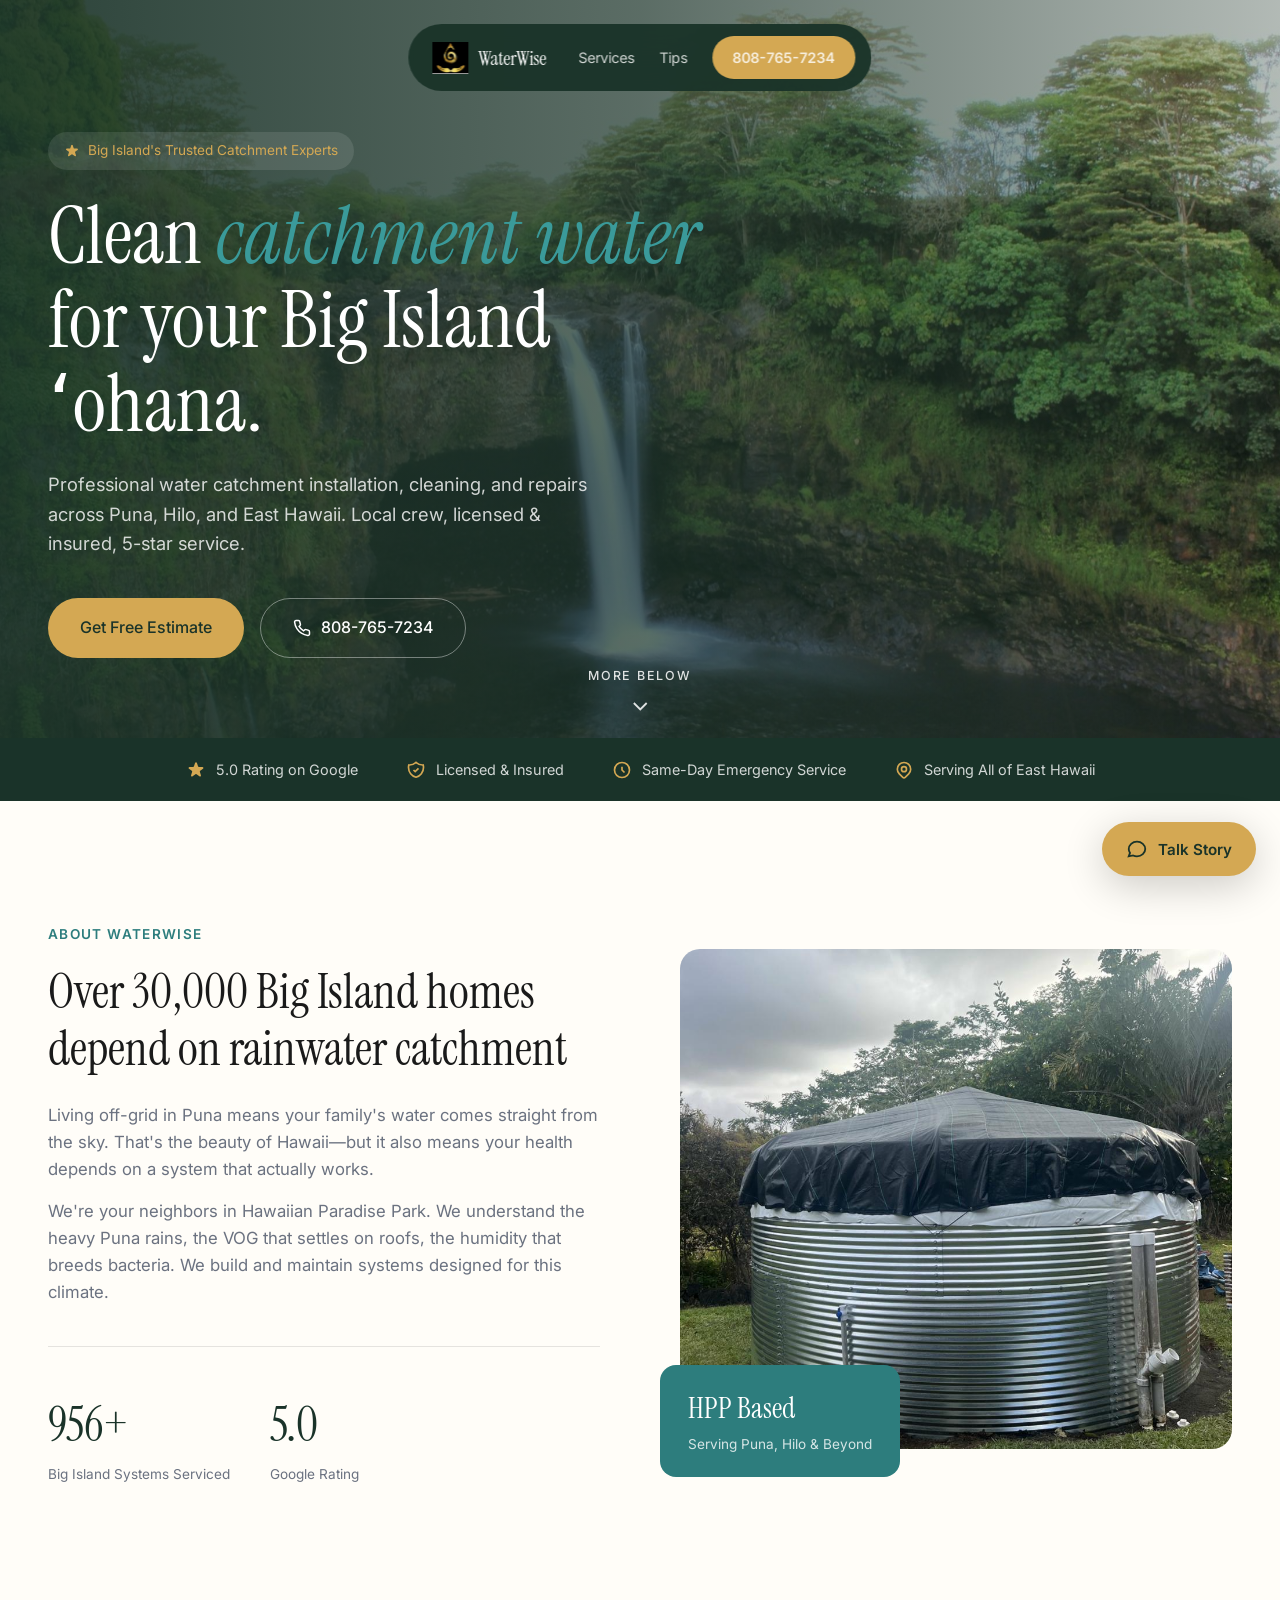
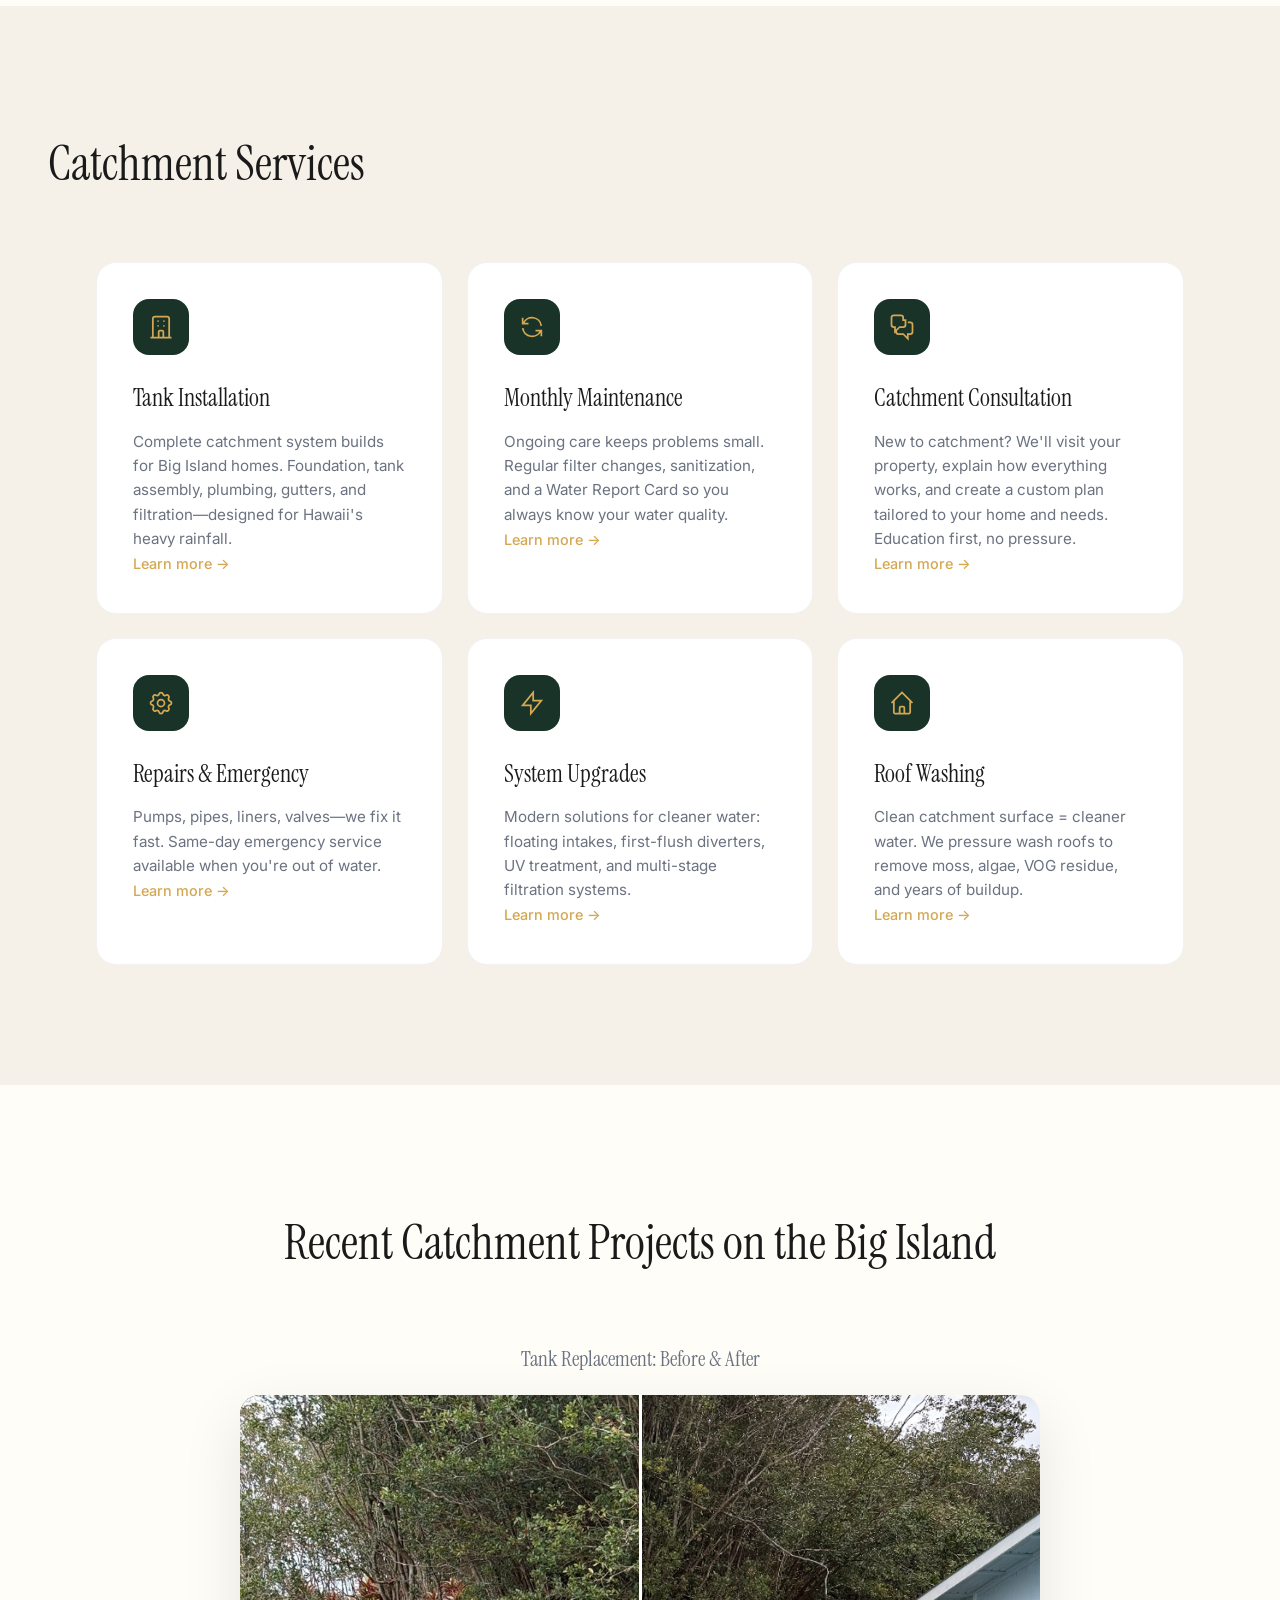
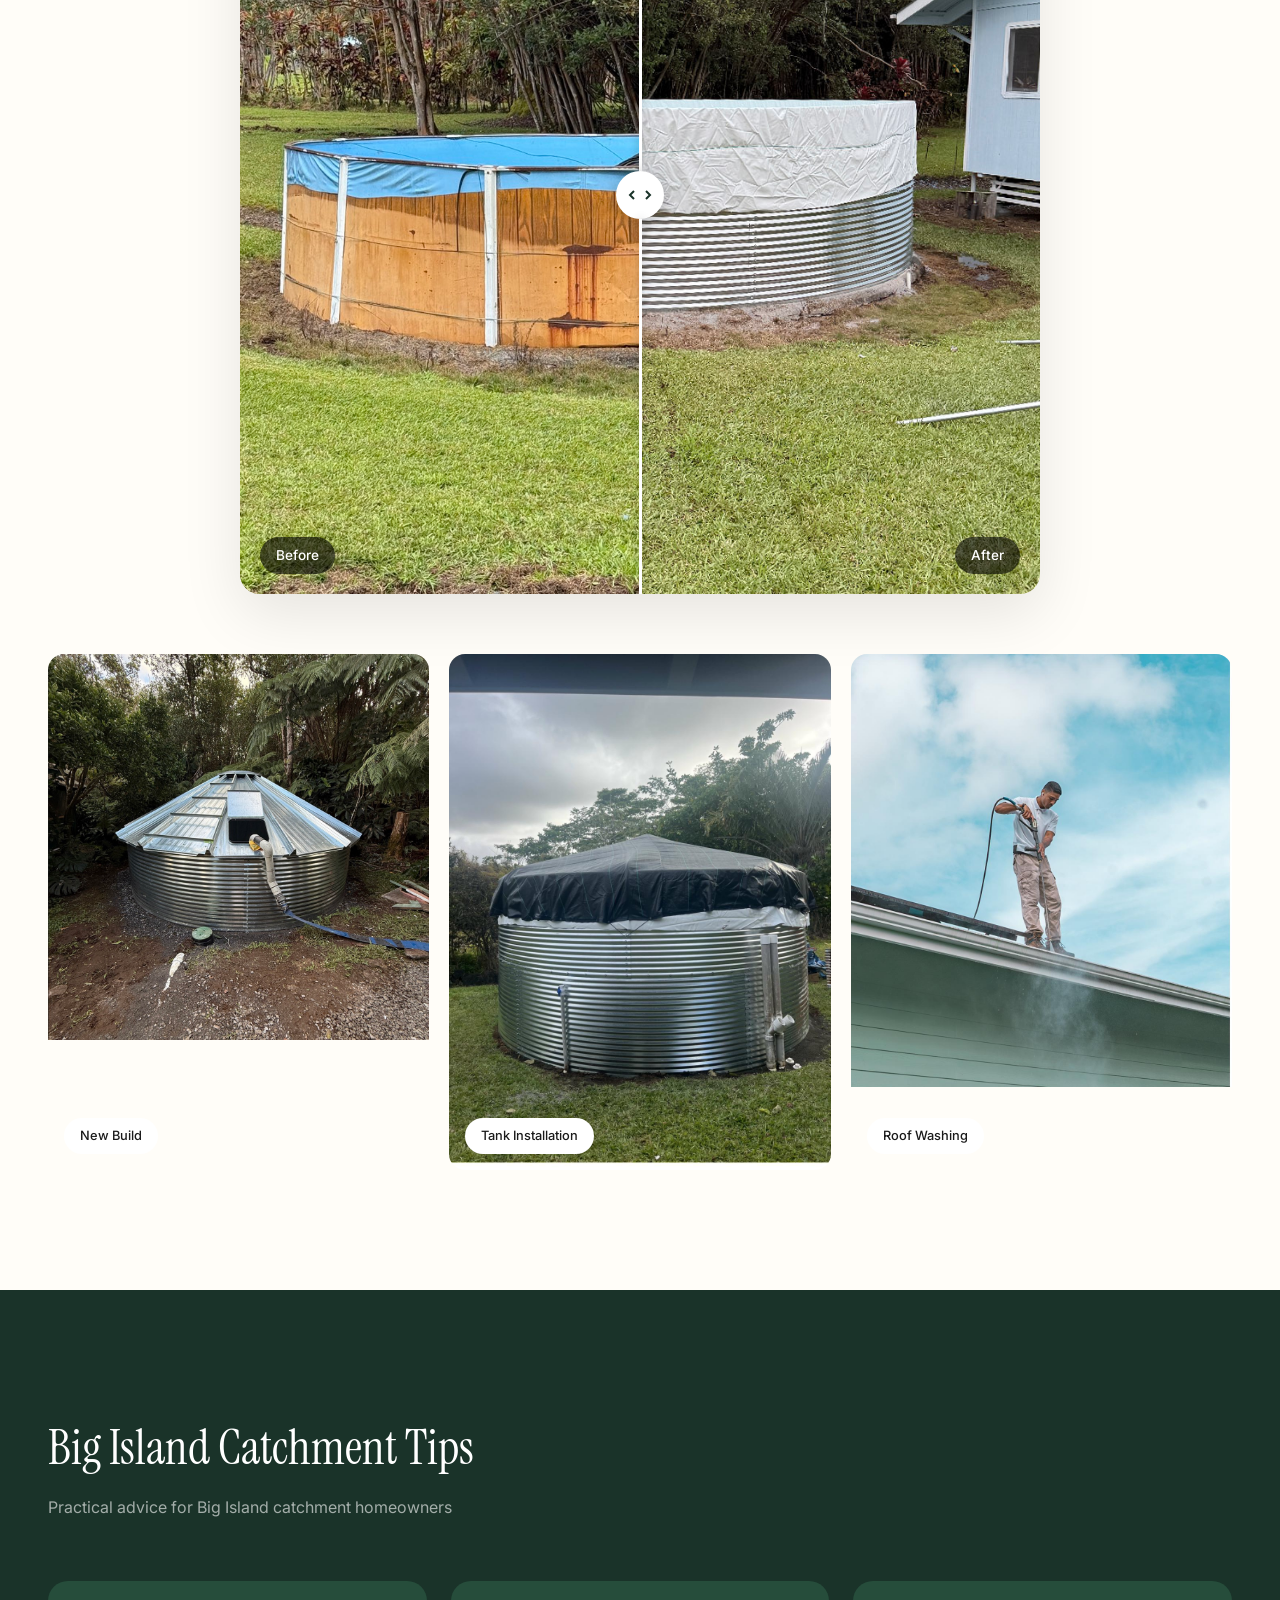
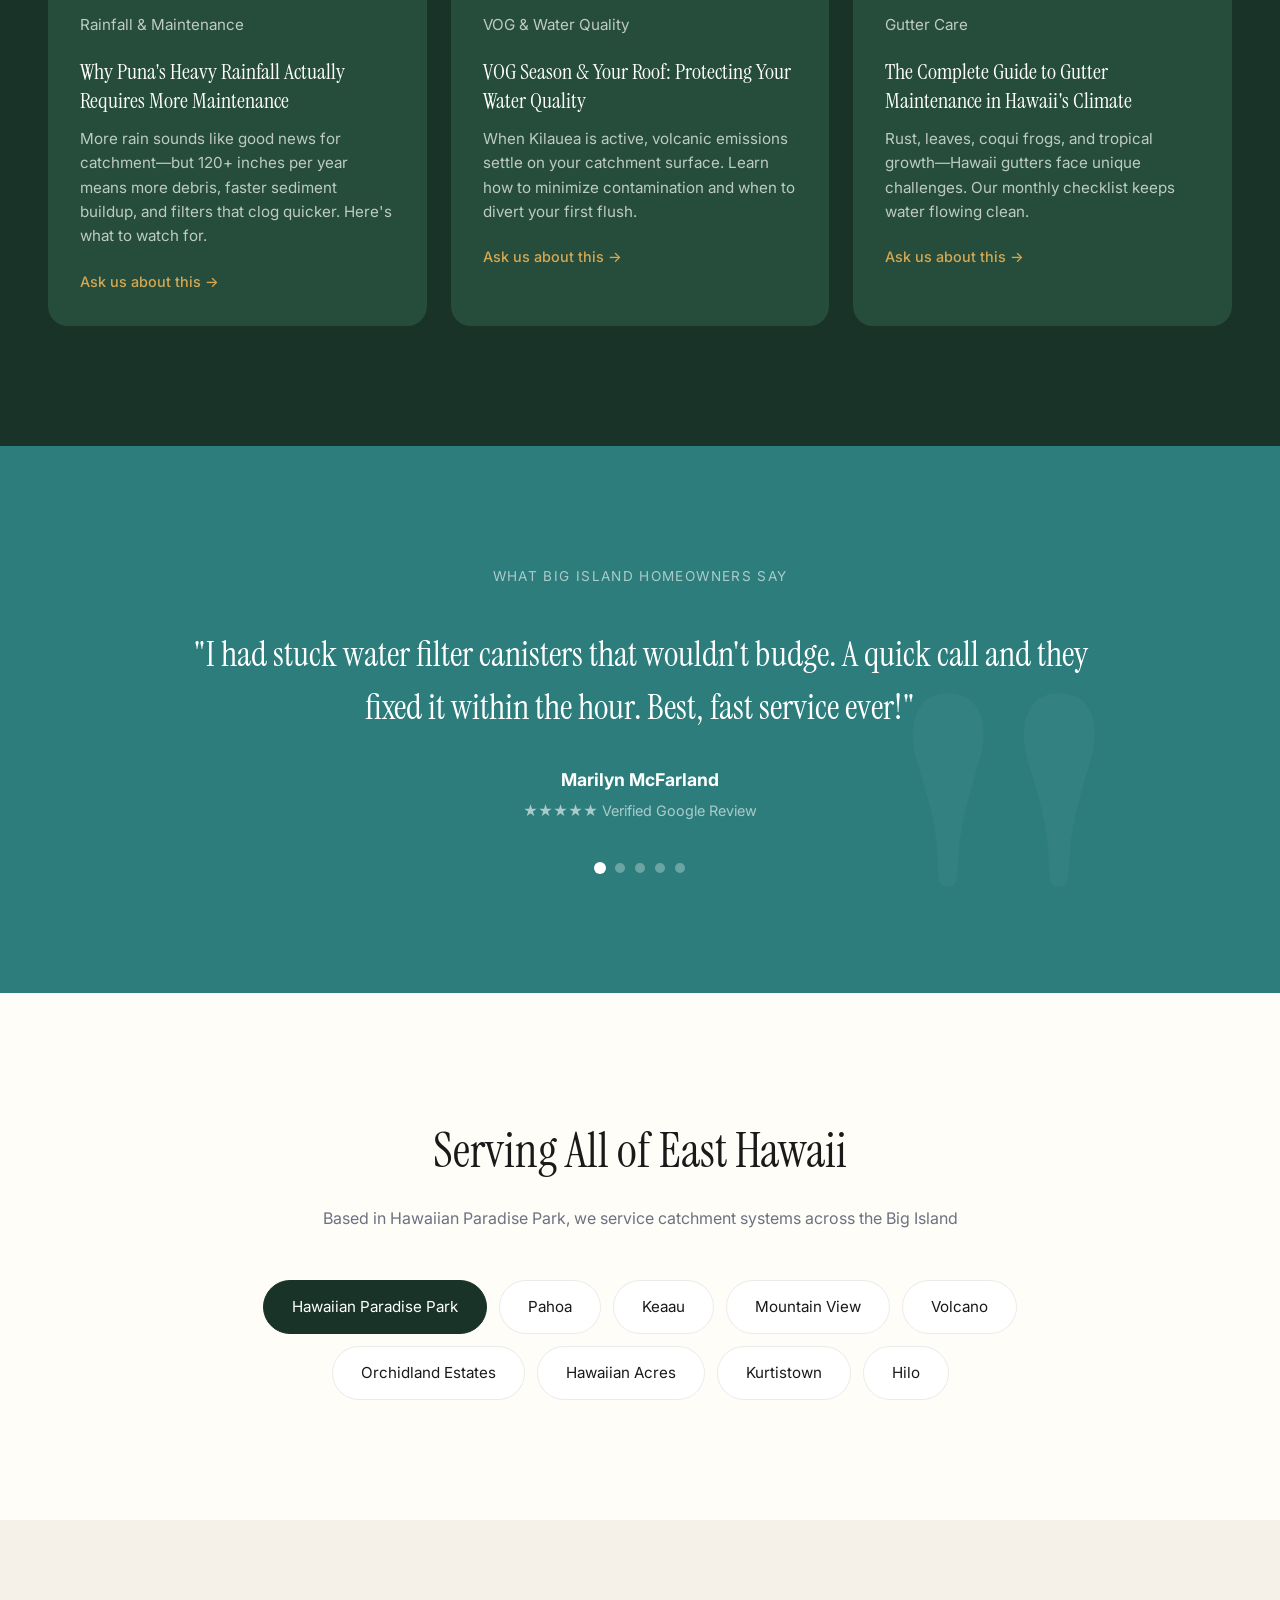
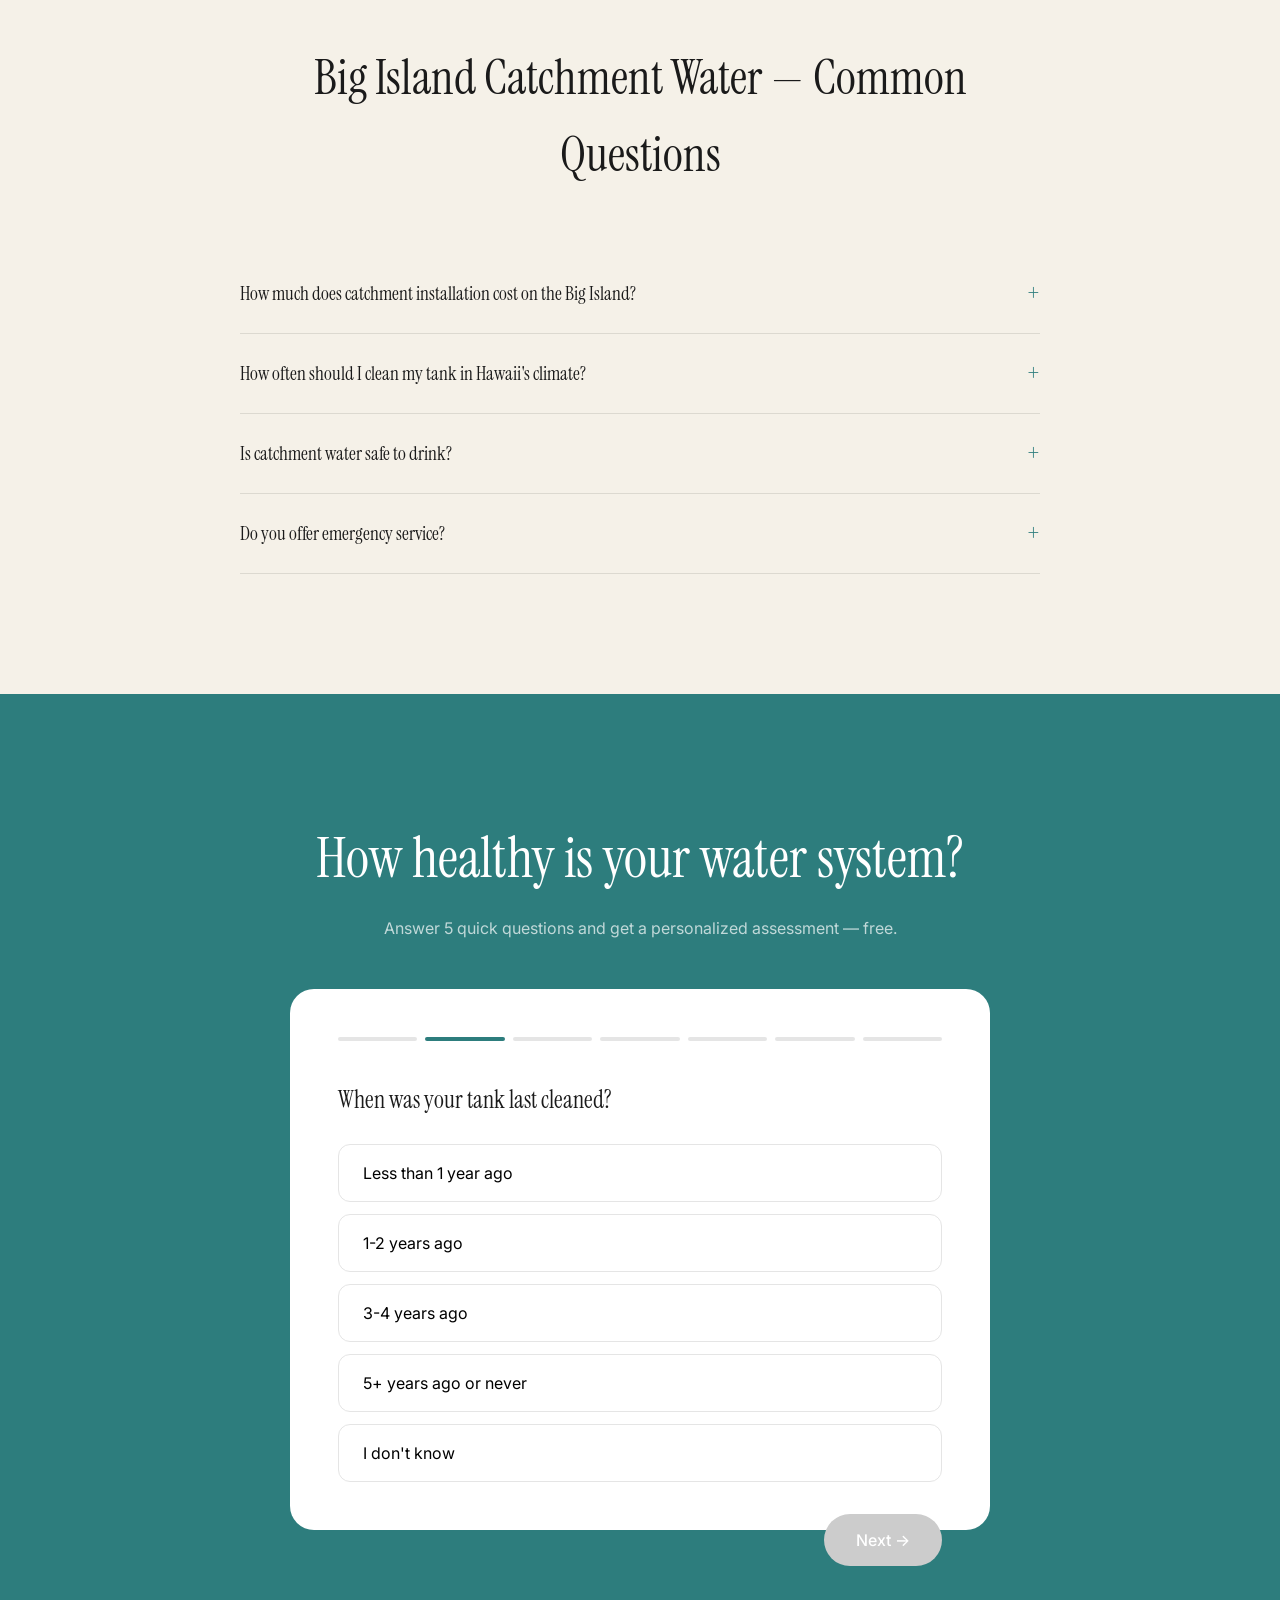
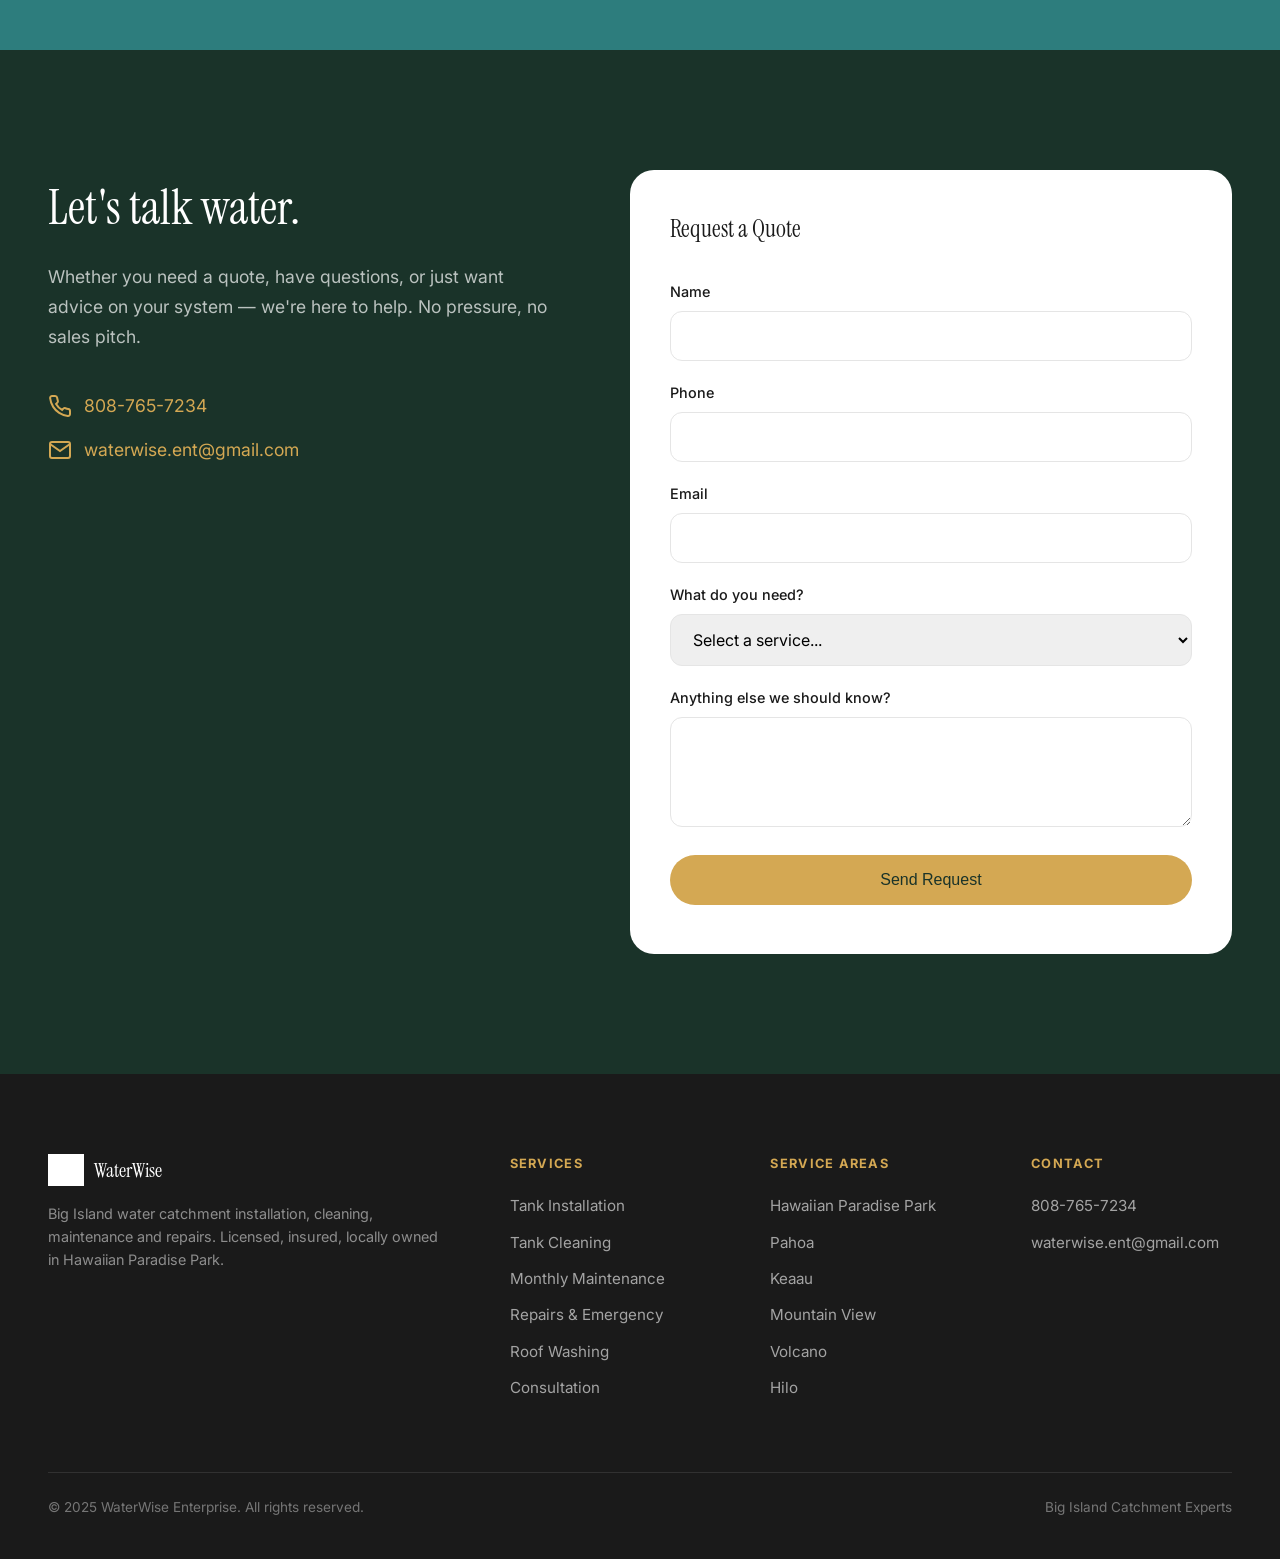
==== commit b8578a41: "Hero: trim height to 82vh + add scroll cue Hero was locked at 100vh, filling the whole screen with n" ====
--- a/index.html
+++ b/index.html
@@ -208,12 +208,43 @@
         
         /* Hero */
         .hero {
-            min-height: 100vh;
+            min-height: 82vh;
             position: relative;
             display: flex;
             align-items: flex-end;
             padding: 120px 48px 80px;
             overflow: hidden;
+        }
+
+        .hero-scroll {
+            position: absolute;
+            left: 50%;
+            bottom: 24px;
+            transform: translateX(-50%);
+            z-index: 5;
+            display: flex;
+            flex-direction: column;
+            align-items: center;
+            gap: 6px;
+            color: rgba(255,255,255,0.85);
+            font-size: 0.78rem;
+            letter-spacing: 0.14em;
+            text-transform: uppercase;
+            text-decoration: none;
+            font-weight: 500;
+        }
+
+        .hero-scroll svg {
+            animation: heroBounce 1.8s ease-in-out infinite;
+        }
+
+        @keyframes heroBounce {
+            0%, 100% { transform: translateY(0); }
+            50% { transform: translateY(6px); }
+        }
+
+        @media (prefers-reduced-motion: reduce) {
+            .hero-scroll svg { animation: none; }
         }
         
         .hero-bg {
@@ -1556,6 +1587,10 @@
                 </a>
             </div>
         </div>
+        <a href="#about" class="hero-scroll" aria-label="Scroll to learn more">
+            More below
+            <svg width="22" height="22" fill="none" stroke="currentColor" stroke-width="2" viewBox="0 0 24 24"><path d="M19 12l-7 7-7-7"/></svg>
+        </a>
     </section>
 
     <div class="trust-bar">
@@ -2049,7 +2084,7 @@
     <script>
         // ===== Lead capture endpoint =====
         // Paste the Google Apps Script Web App URL here after deploying google-apps-script.gs (see README).
-        const LEAD_ENDPOINT = 'PASTE_YOUR_APPS_SCRIPT_WEB_APP_URL_HERE';
+        const LEAD_ENDPOINT = 'https://script.google.com/macros/s/AKfycbw8qm2menT8kIQD8fRh8bMAZaOS8uddVCowJeyzGg9LYs8mkhVyxeQbp5Y_gAWFkwLS/exec';
 
         function submitLead(payload, btn, onDone) {
             // Guard: until a real Apps Script URL is set, never fake success — send people to call/text.
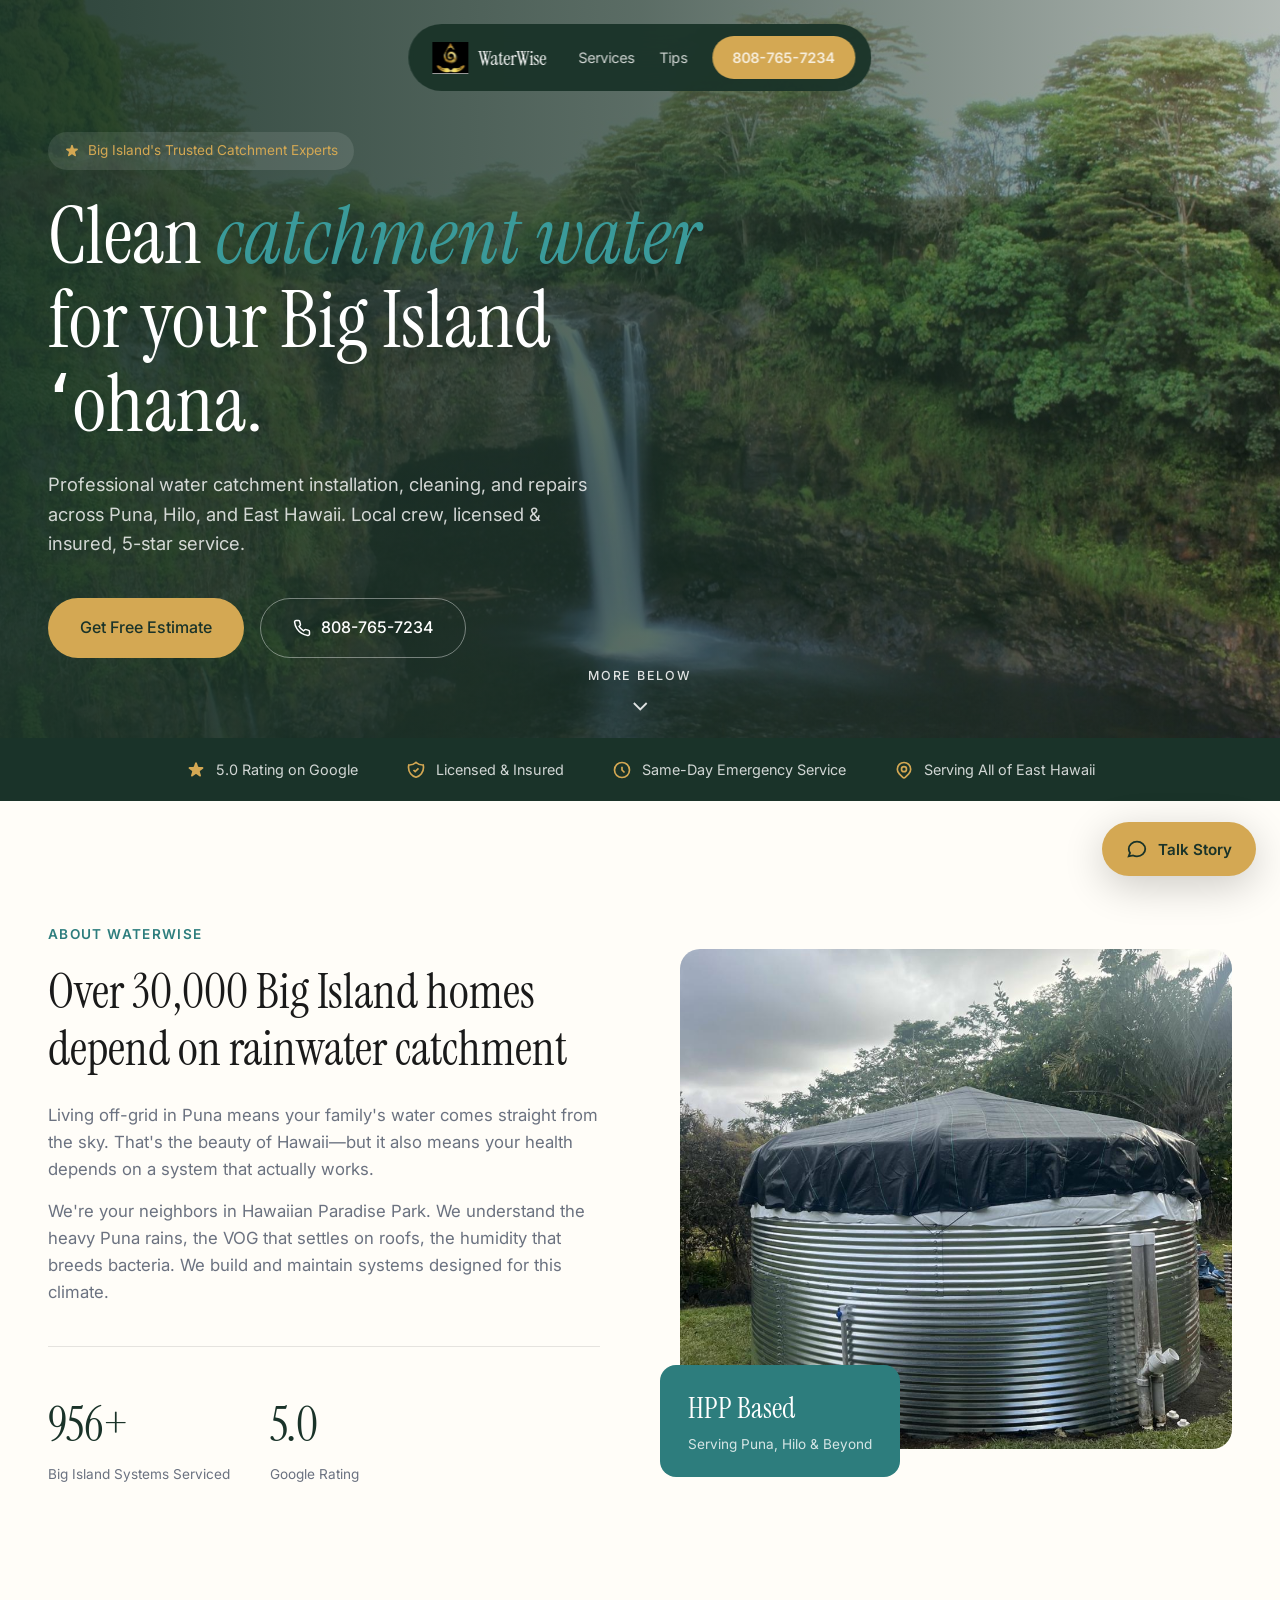
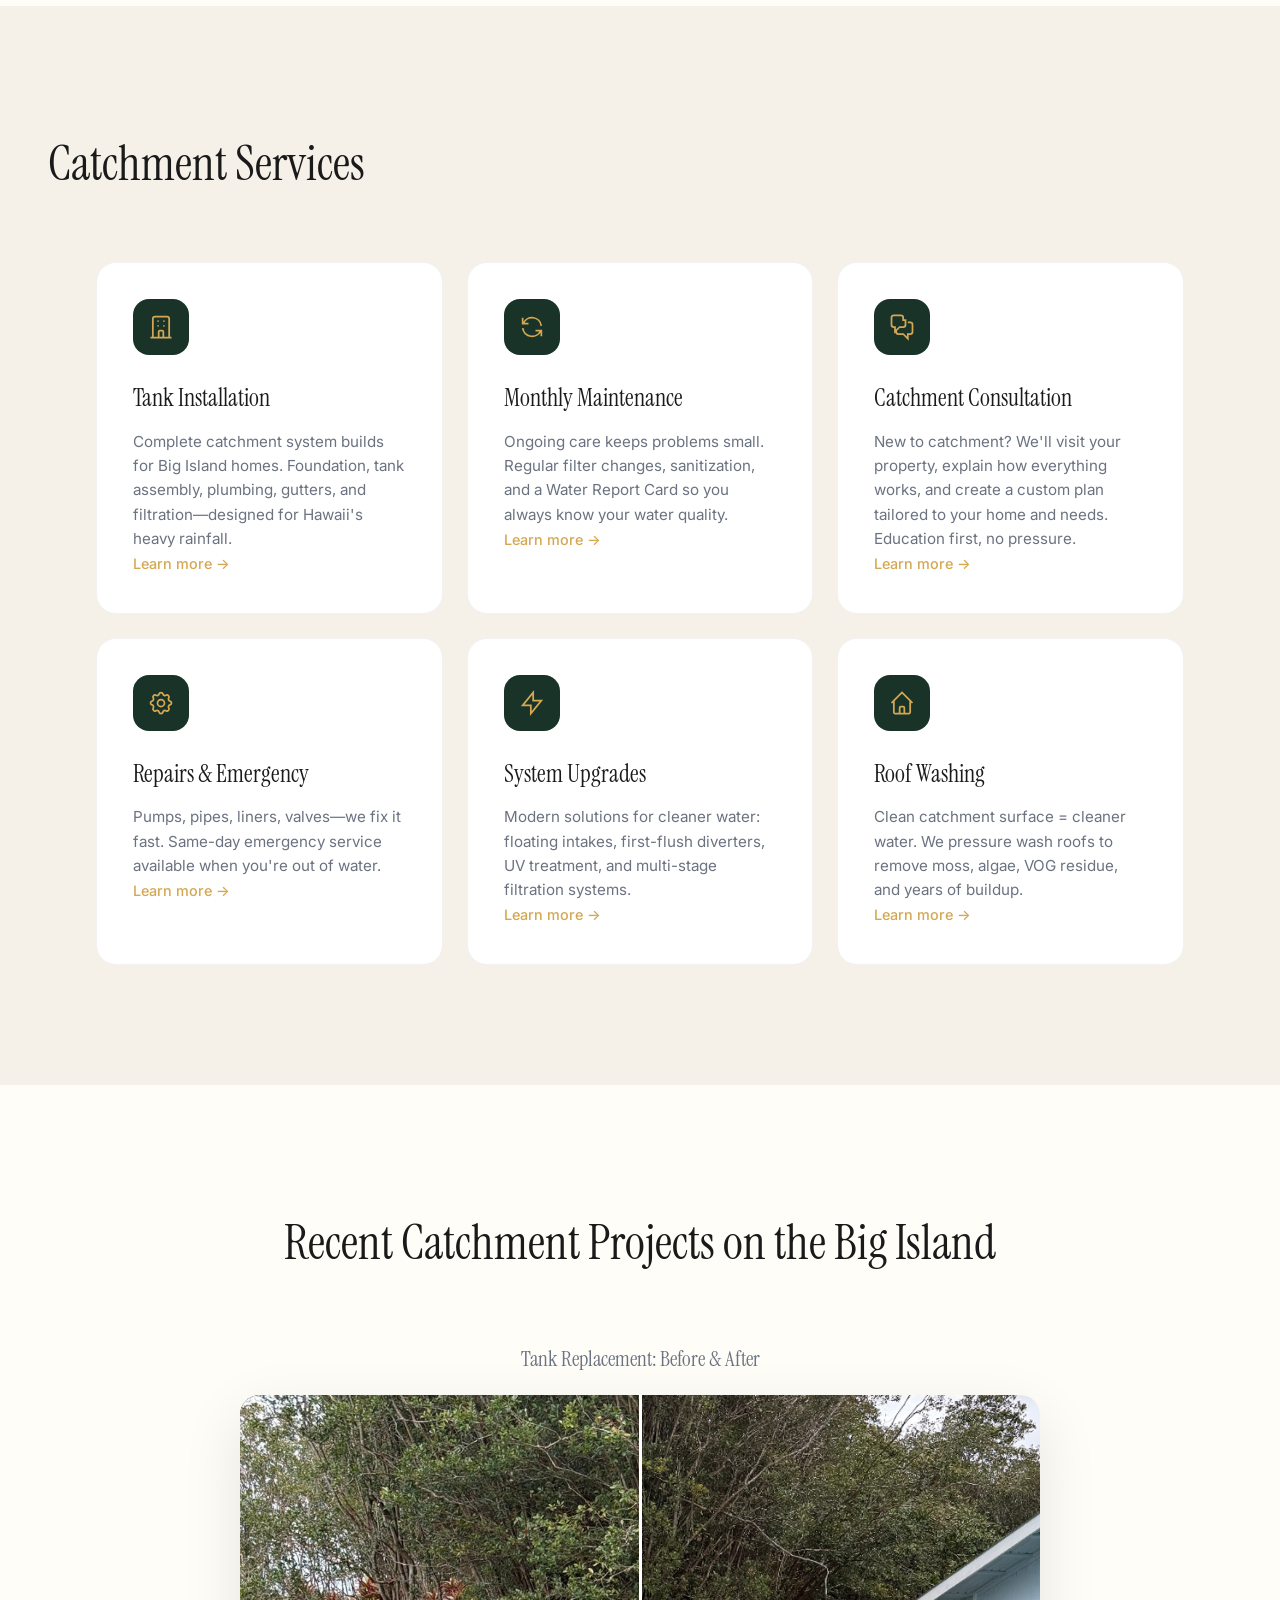
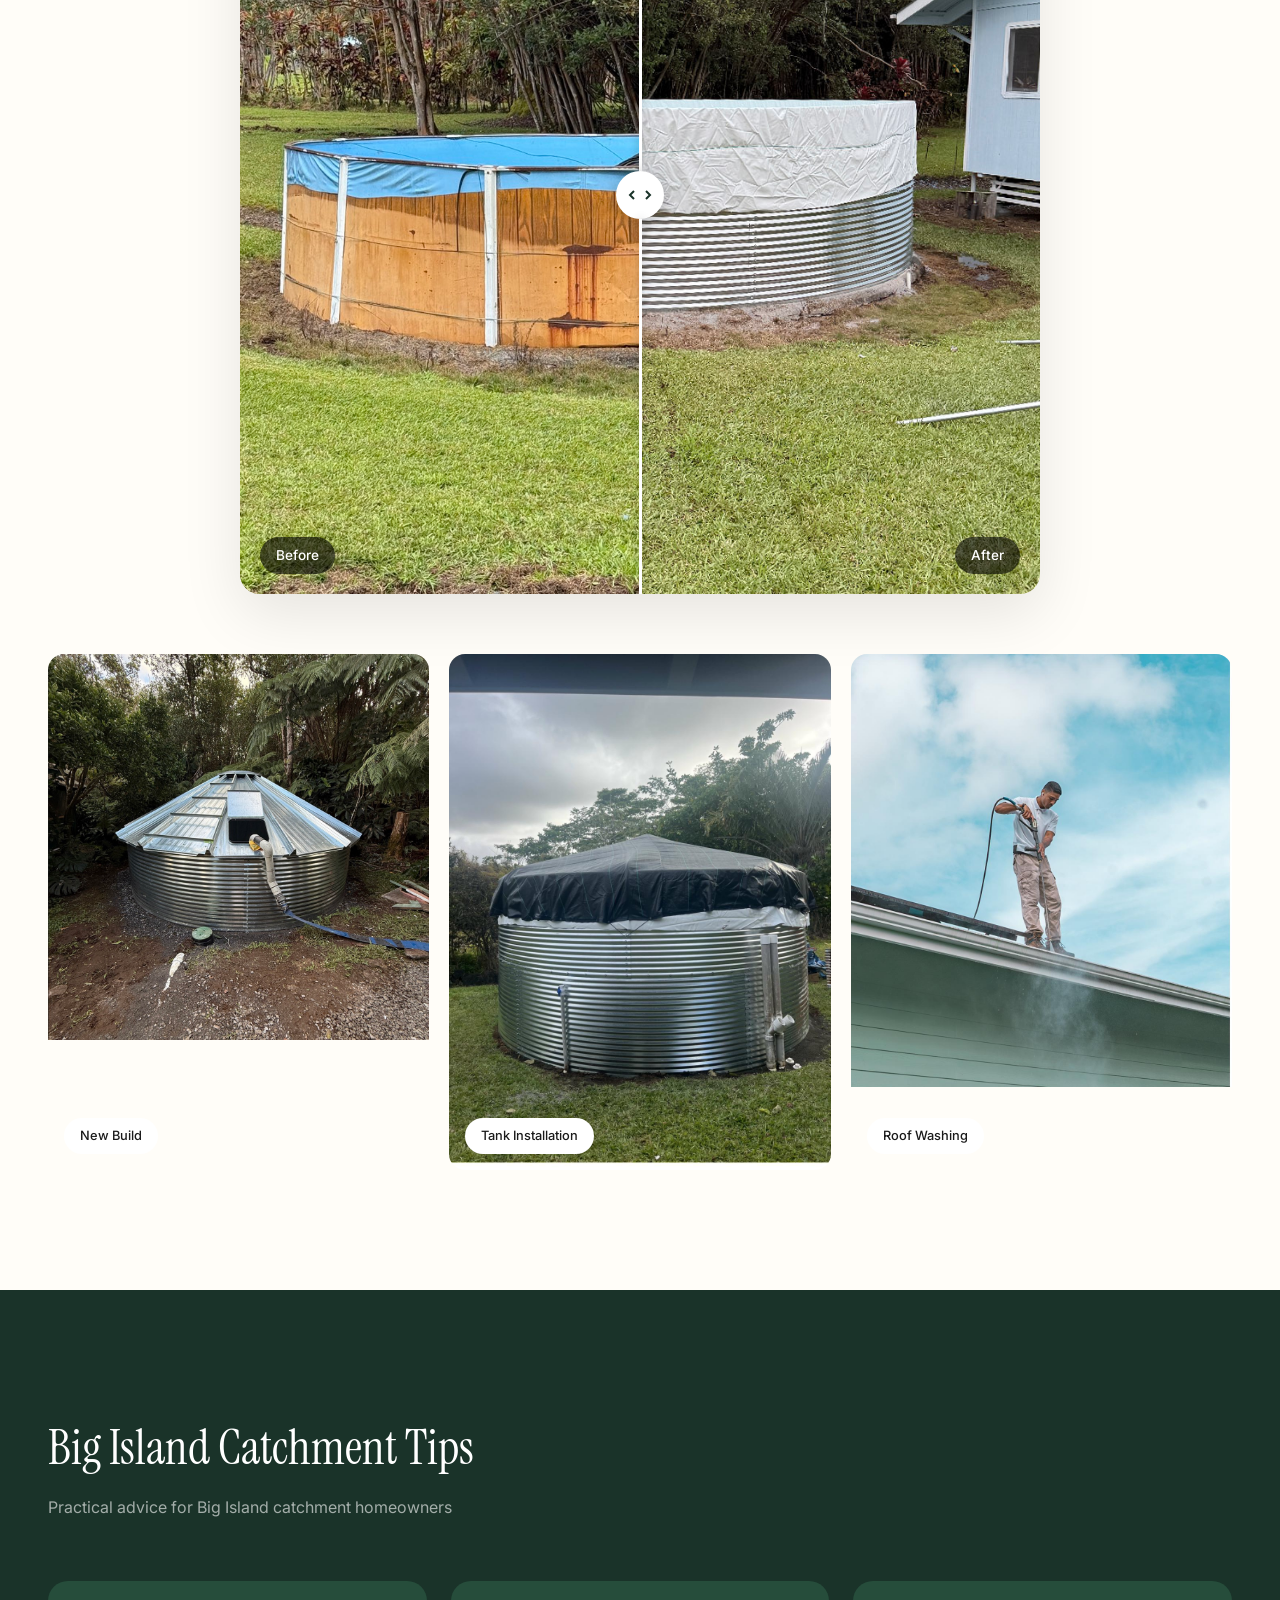
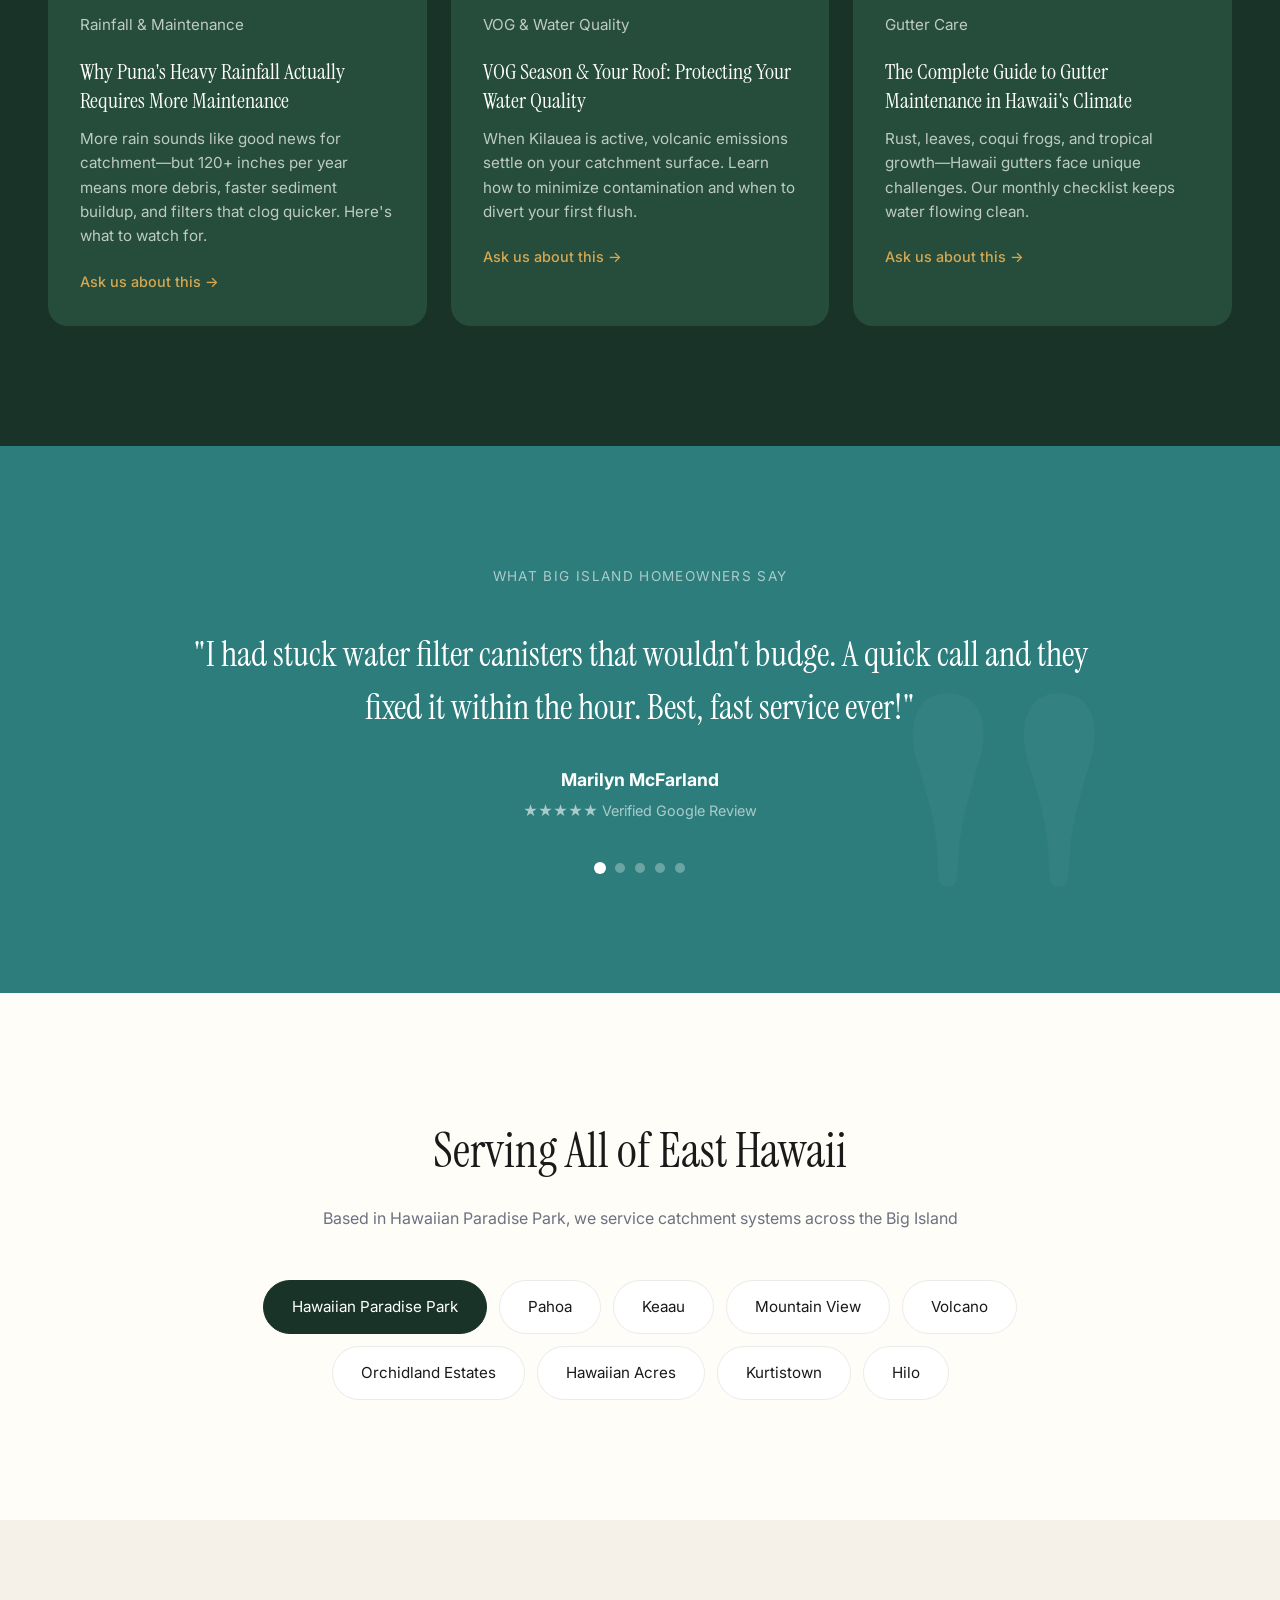
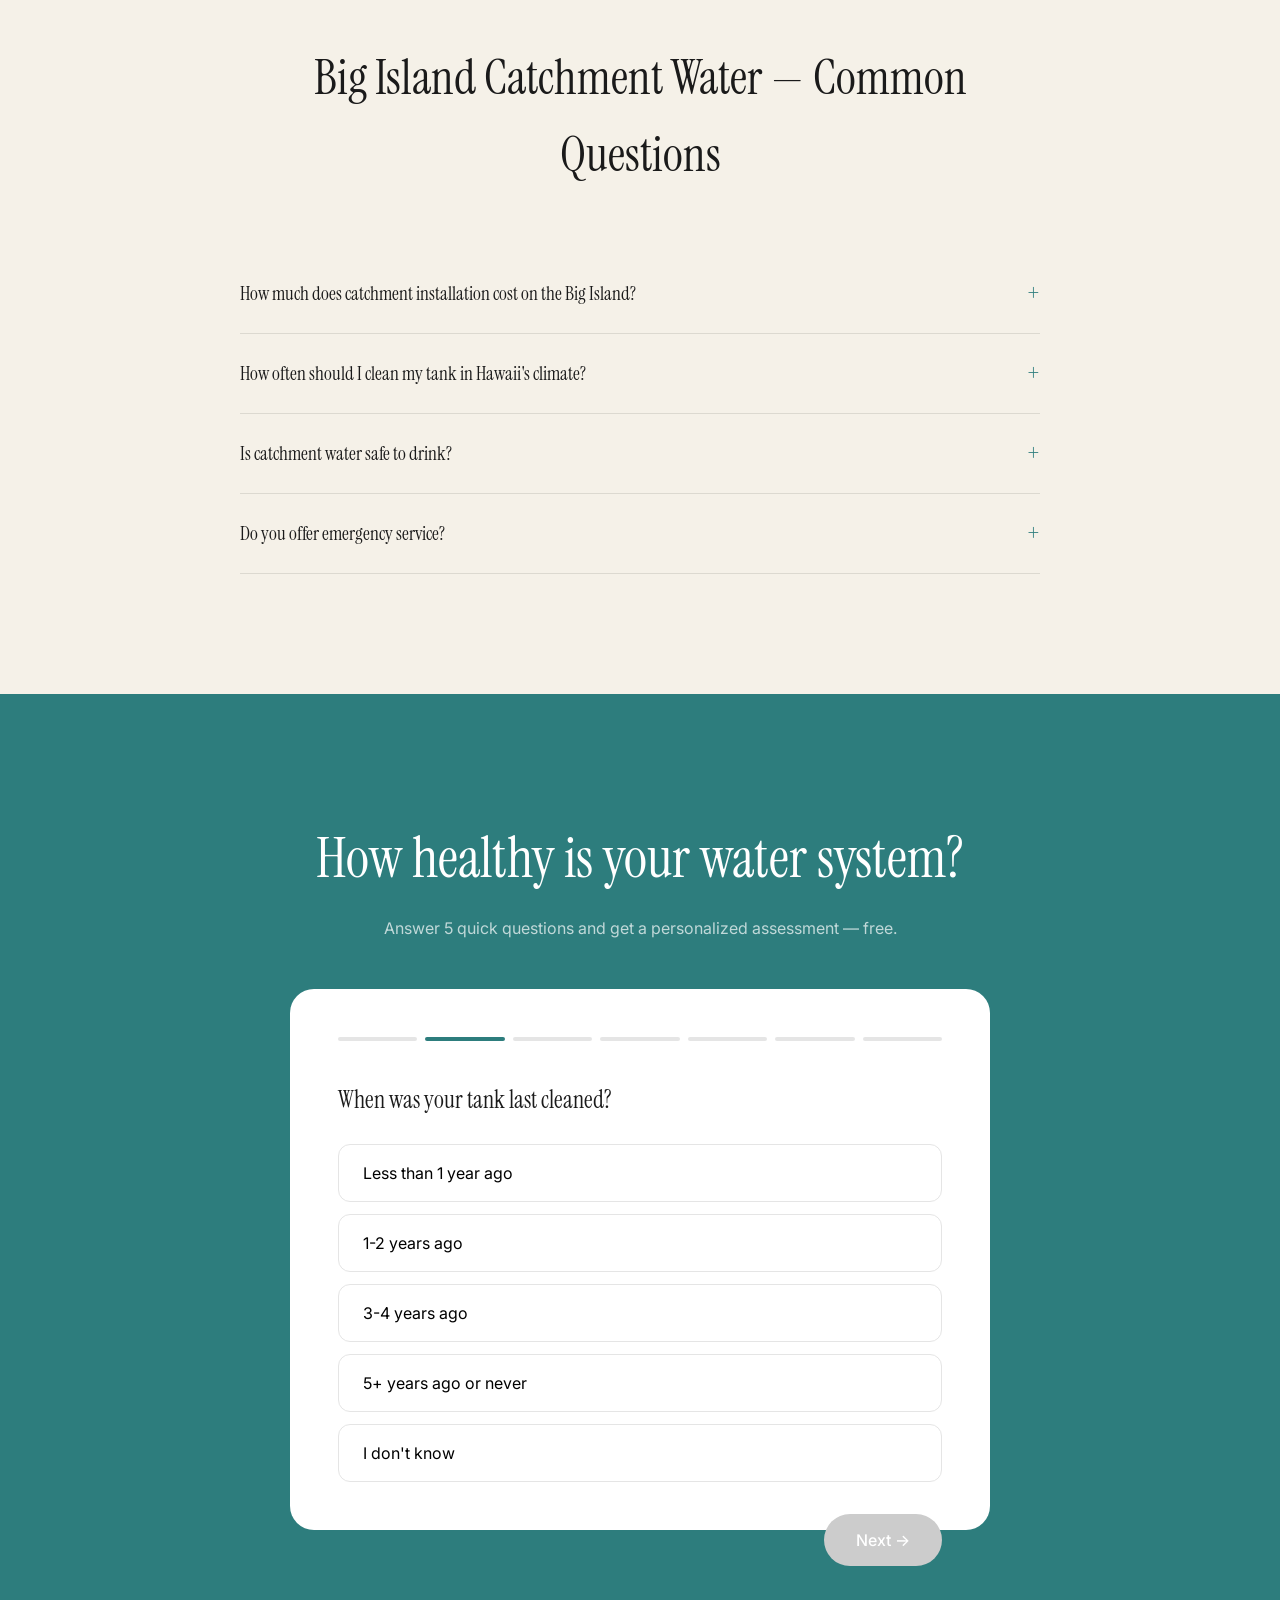
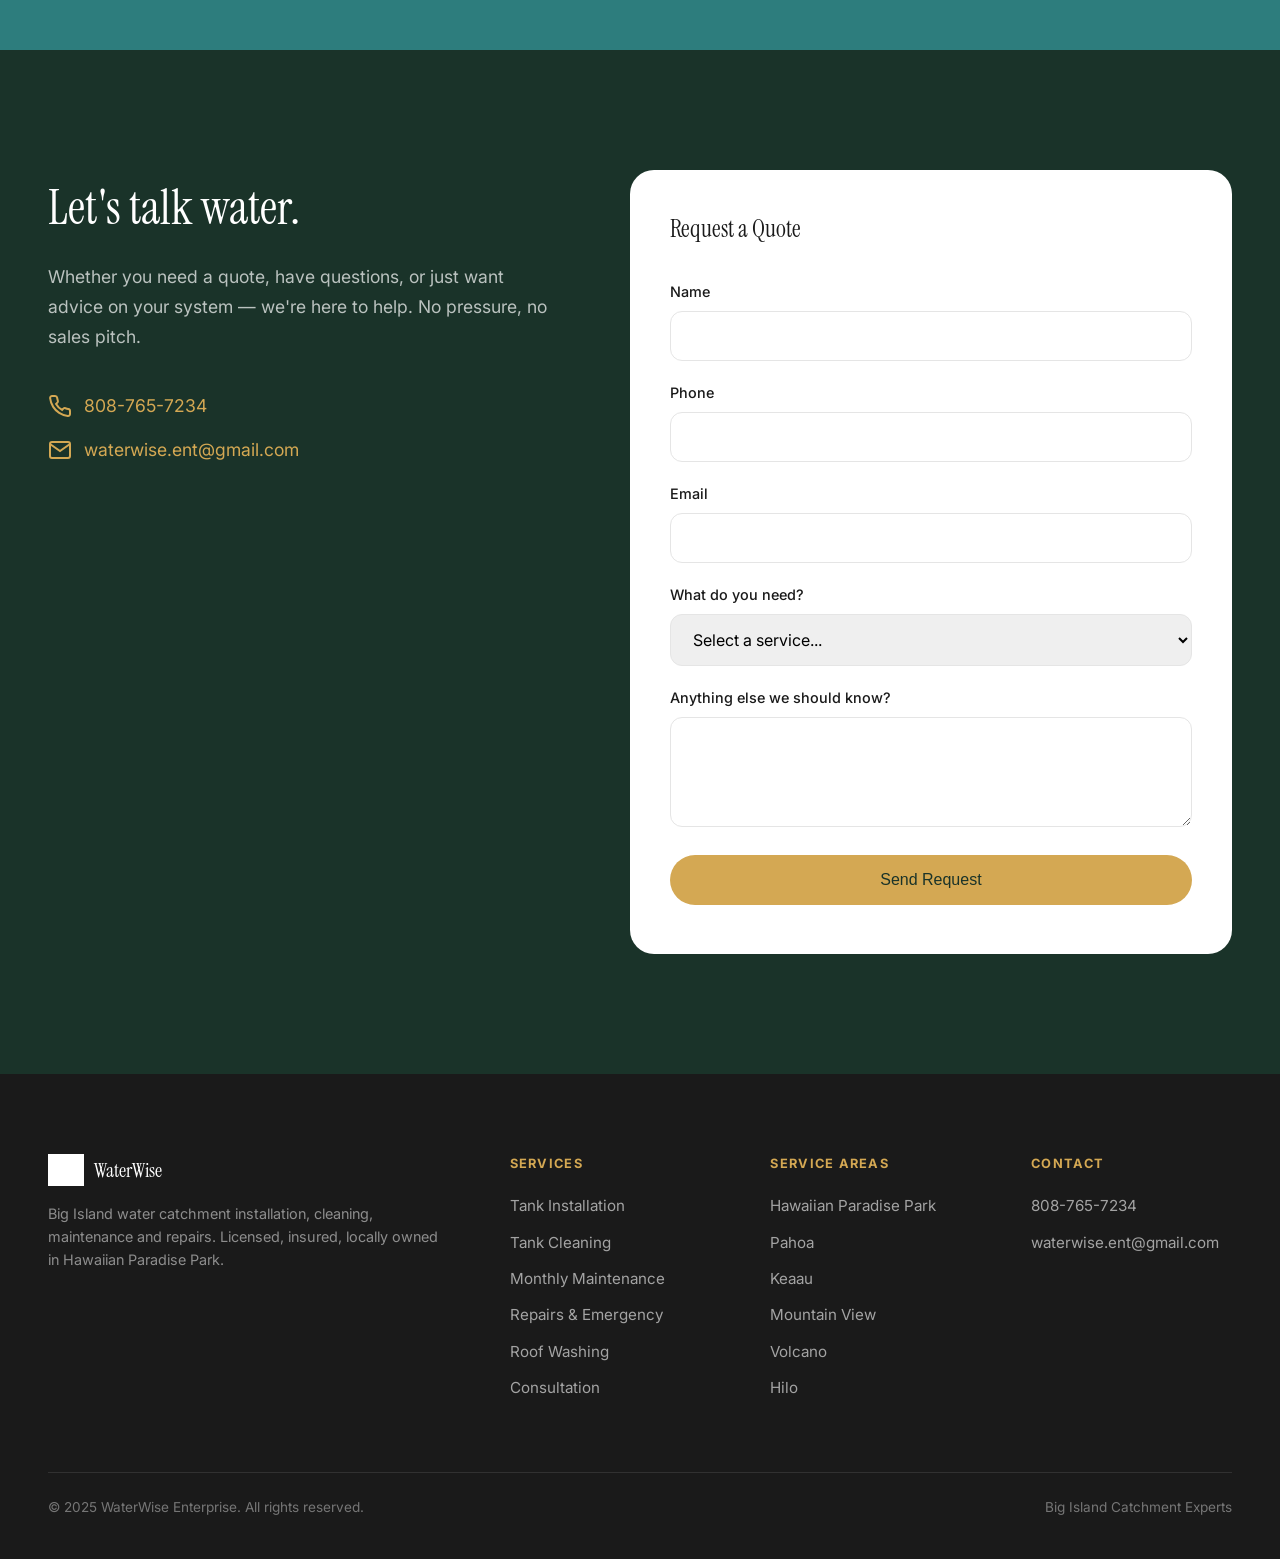
==== commit 9bbc9ff7: "Update lead endpoint to email-enabled deployment Point LEAD_ENDPOINT at the new Apps Script web app " ====
--- a/index.html
+++ b/index.html
@@ -10,20 +10,20 @@
     <meta property="og:title" content="WaterWise Enterprise | Big Island Catchment Experts">
     <meta property="og:description" content="Trusted catchment installation, cleaning & repairs across Puna, Hilo & East Hawaii. Local crew, 5-star service.">
     <meta property="og:type" content="website">
-    <meta property="og:url" content="https://waterwiseent.com">
-    <meta property="og:image" content="https://waterwiseent.com/hero.jpg">
+    <meta property="og:url" content="https://www.waterwiseent.com">
+    <meta property="og:image" content="https://www.waterwiseent.com/hero.jpg">
     <meta property="og:locale" content="en_US">
     <meta name="twitter:card" content="summary_large_image">
     <meta name="twitter:title" content="WaterWise Enterprise | Big Island Catchment Experts">
     <meta name="twitter:description" content="Trusted catchment installation, cleaning & repairs across Puna, Hilo & East Hawaii.">
-    <meta name="twitter:image" content="https://waterwiseent.com/hero.jpg">
+    <meta name="twitter:image" content="https://www.waterwiseent.com/hero.jpg">
     <link rel="icon" type="image/png" href="logo.png">
     <link rel="apple-touch-icon" href="logo.png">
     <meta name="geo.region" content="US-HI">
     <meta name="geo.placename" content="Hawaiian Paradise Park, Big Island, Hawaii">
     <meta name="geo.position" content="19.5833;-154.9667">
     
-    <link rel="canonical" href="https://waterwiseent.com">
+    <link rel="canonical" href="https://www.waterwiseent.com">
     
     <link rel="preconnect" href="https://fonts.googleapis.com">
     <link rel="preconnect" href="https://fonts.gstatic.com" crossorigin>
@@ -2084,7 +2084,7 @@
     <script>
         // ===== Lead capture endpoint =====
         // Paste the Google Apps Script Web App URL here after deploying google-apps-script.gs (see README).
-        const LEAD_ENDPOINT = 'https://script.google.com/macros/s/AKfycbw8qm2menT8kIQD8fRh8bMAZaOS8uddVCowJeyzGg9LYs8mkhVyxeQbp5Y_gAWFkwLS/exec';
+        const LEAD_ENDPOINT = 'https://script.google.com/macros/s/AKfycbxV4P7B_KKl7vV-O662Qm_9cXoaahAyU-n3rgREDa0V9grH8JuxZ__itdgvgsu7Ay8b/exec';
 
         function submitLead(payload, btn, onDone) {
             // Guard: until a real Apps Script URL is set, never fake success — send people to call/text.
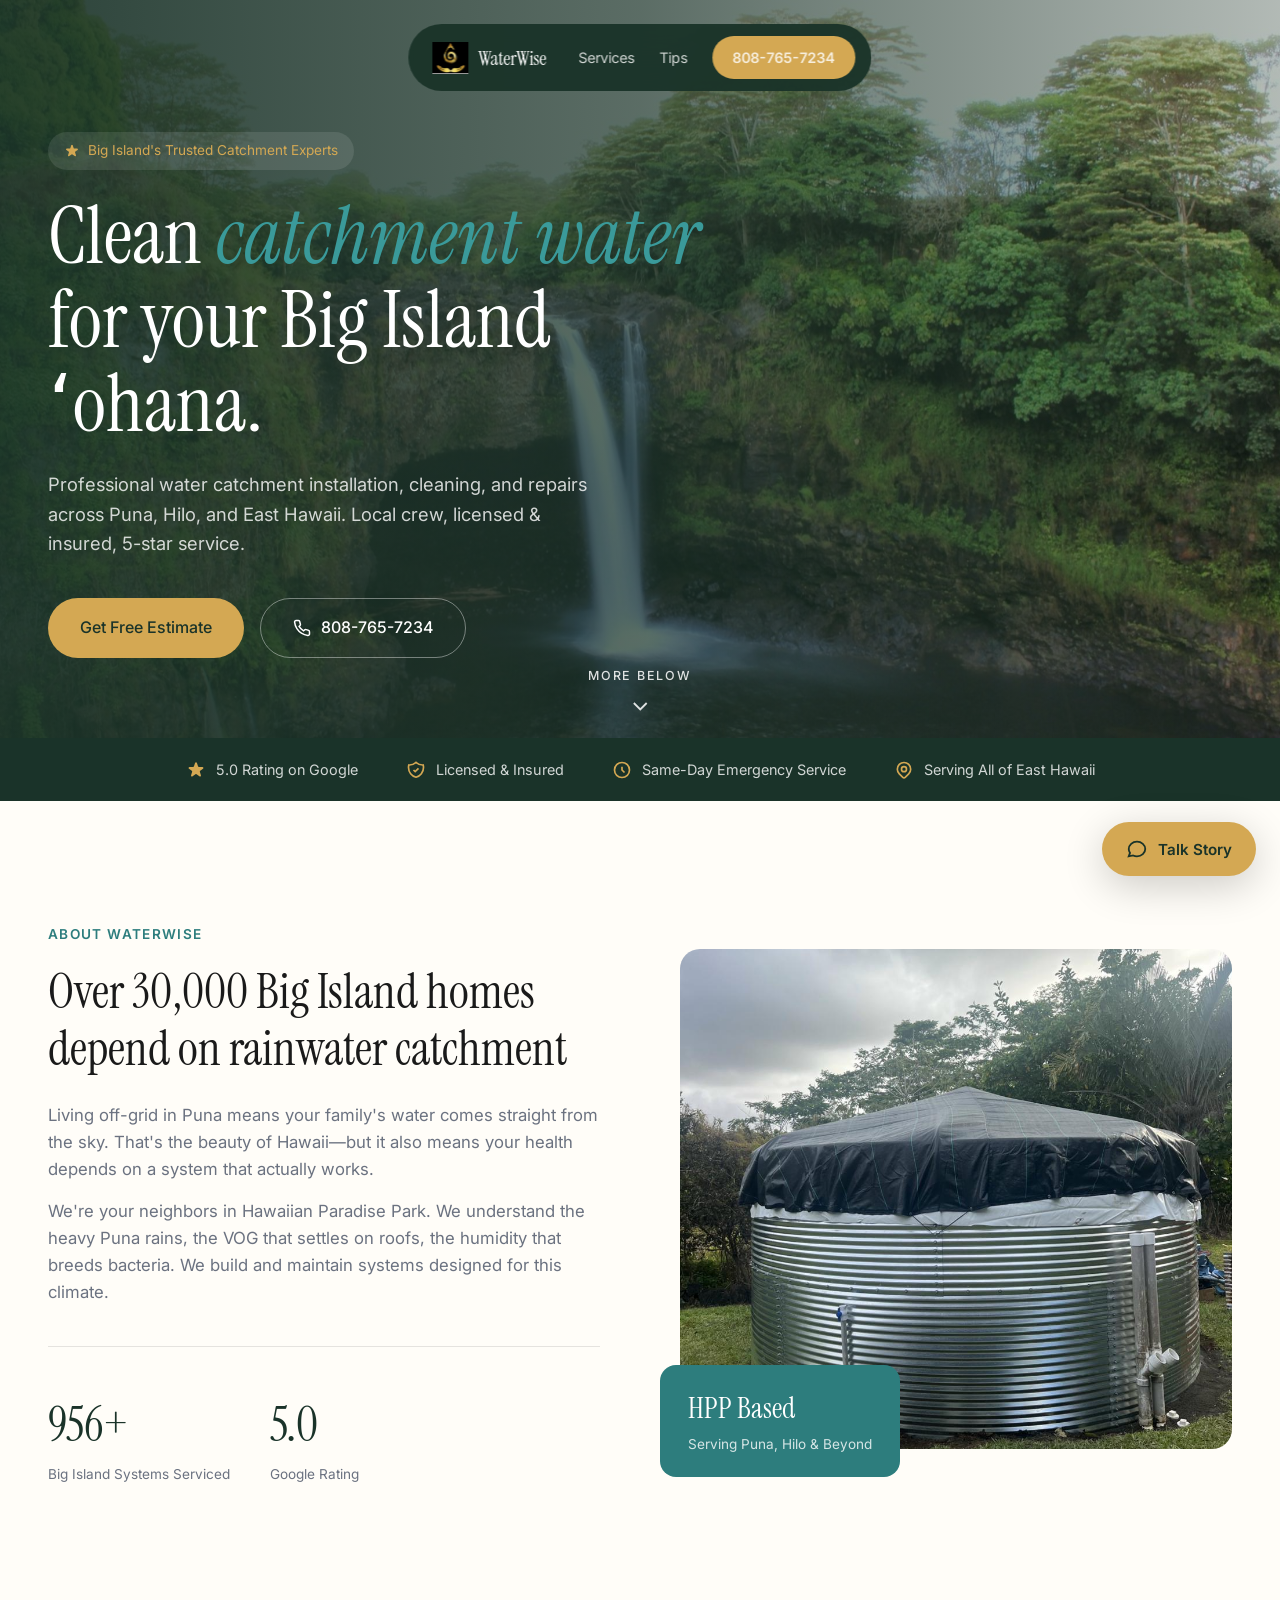
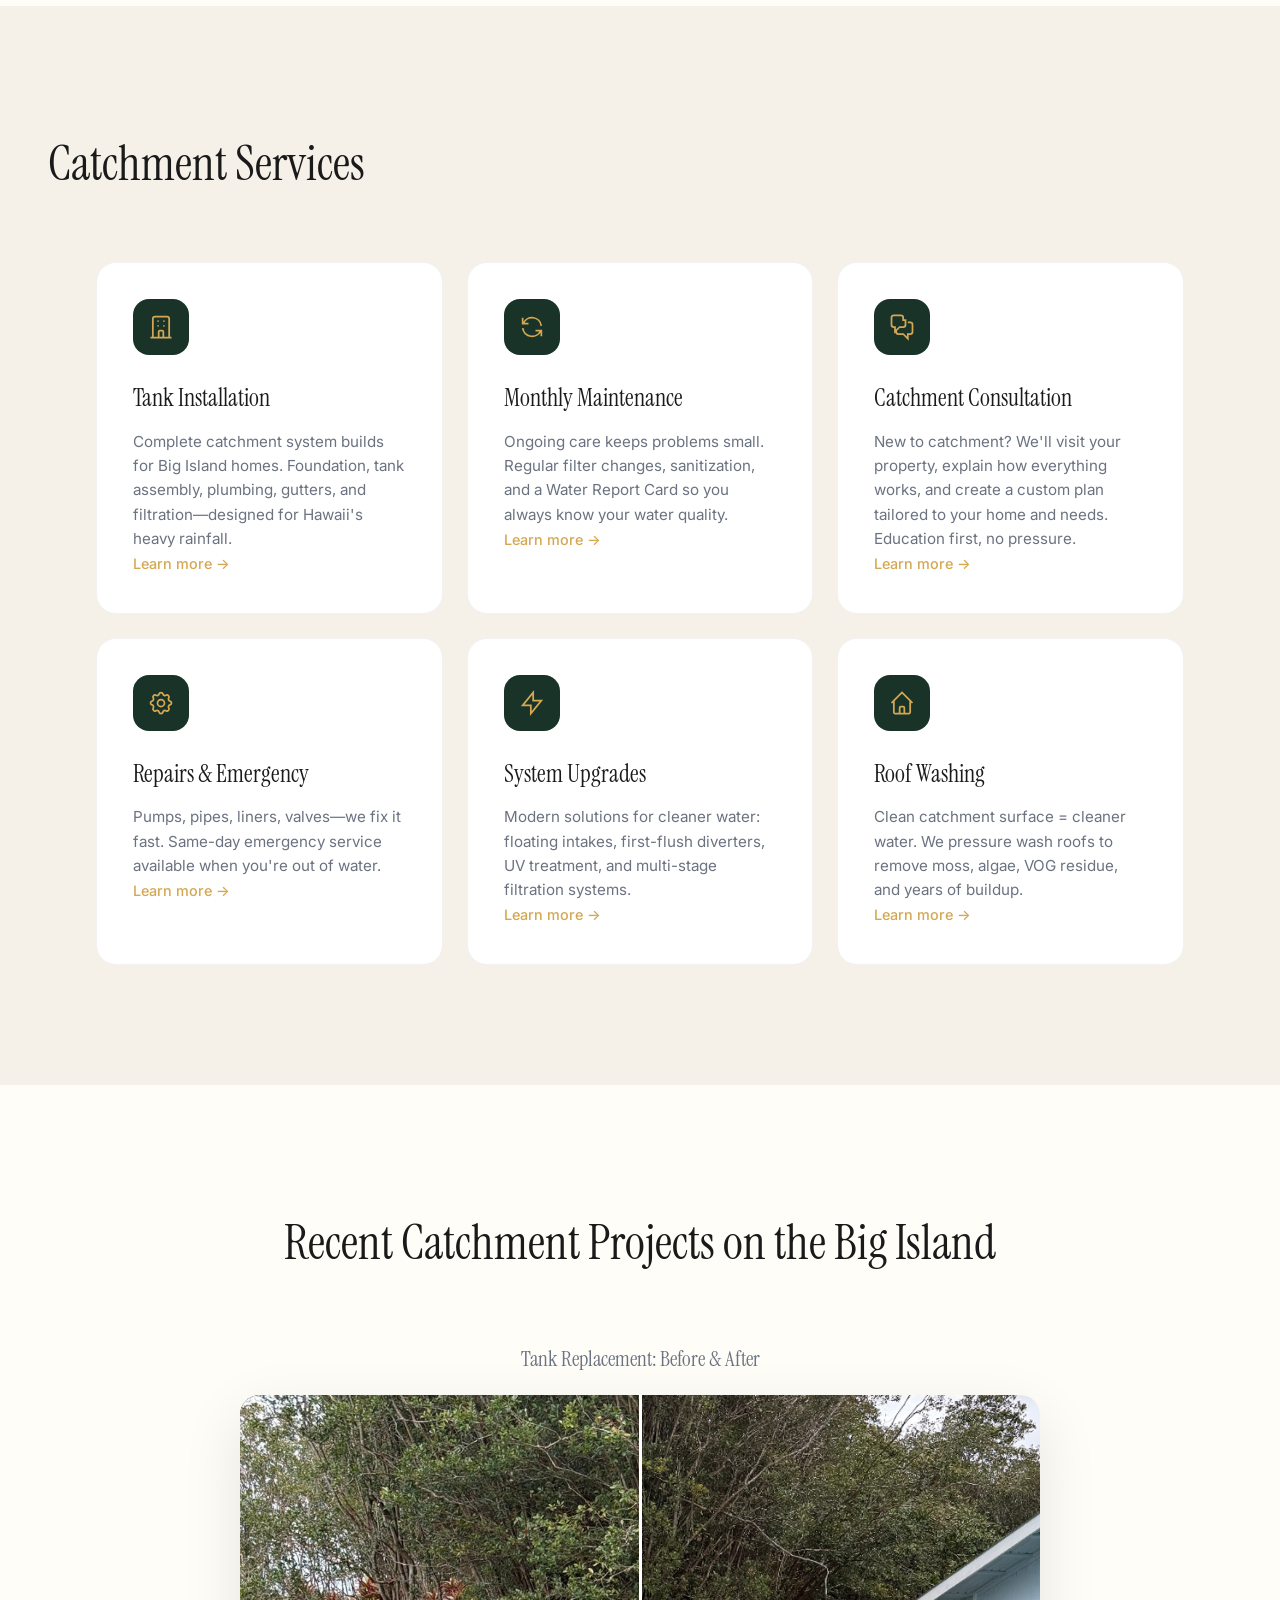
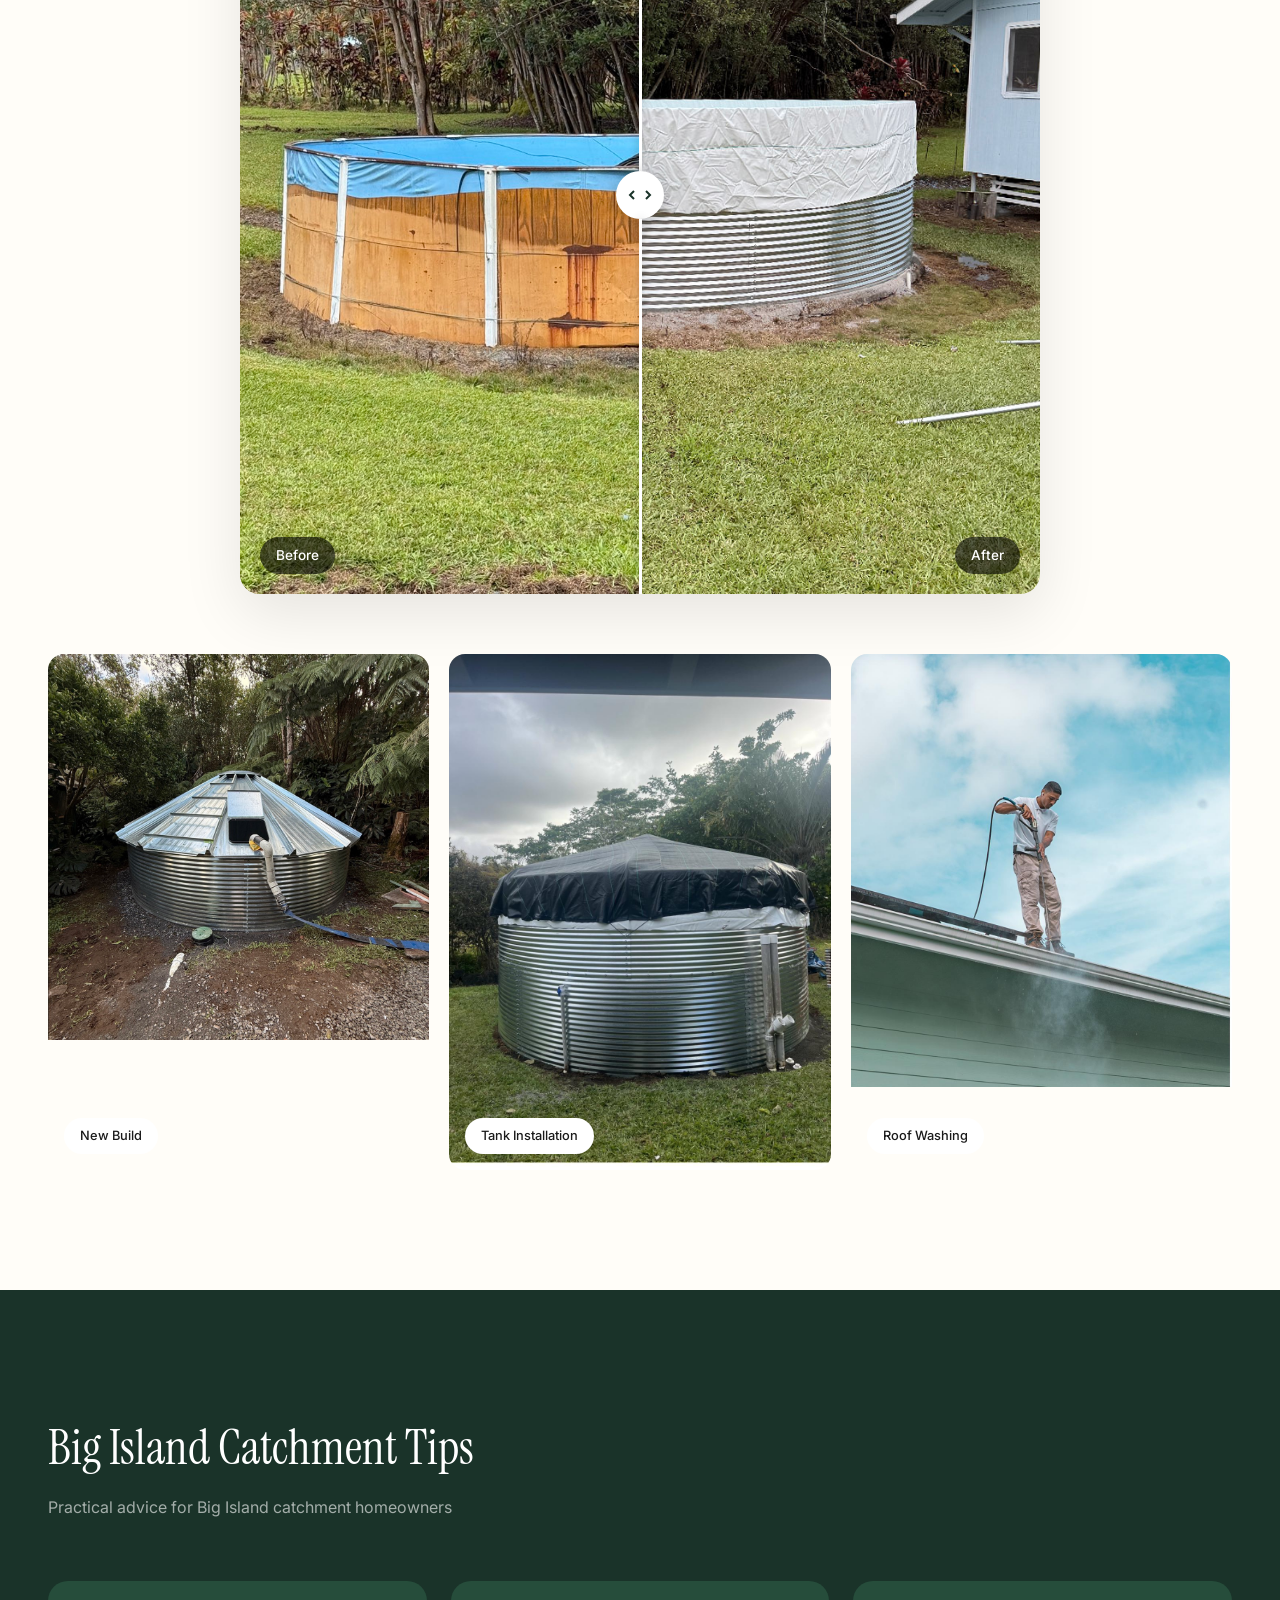
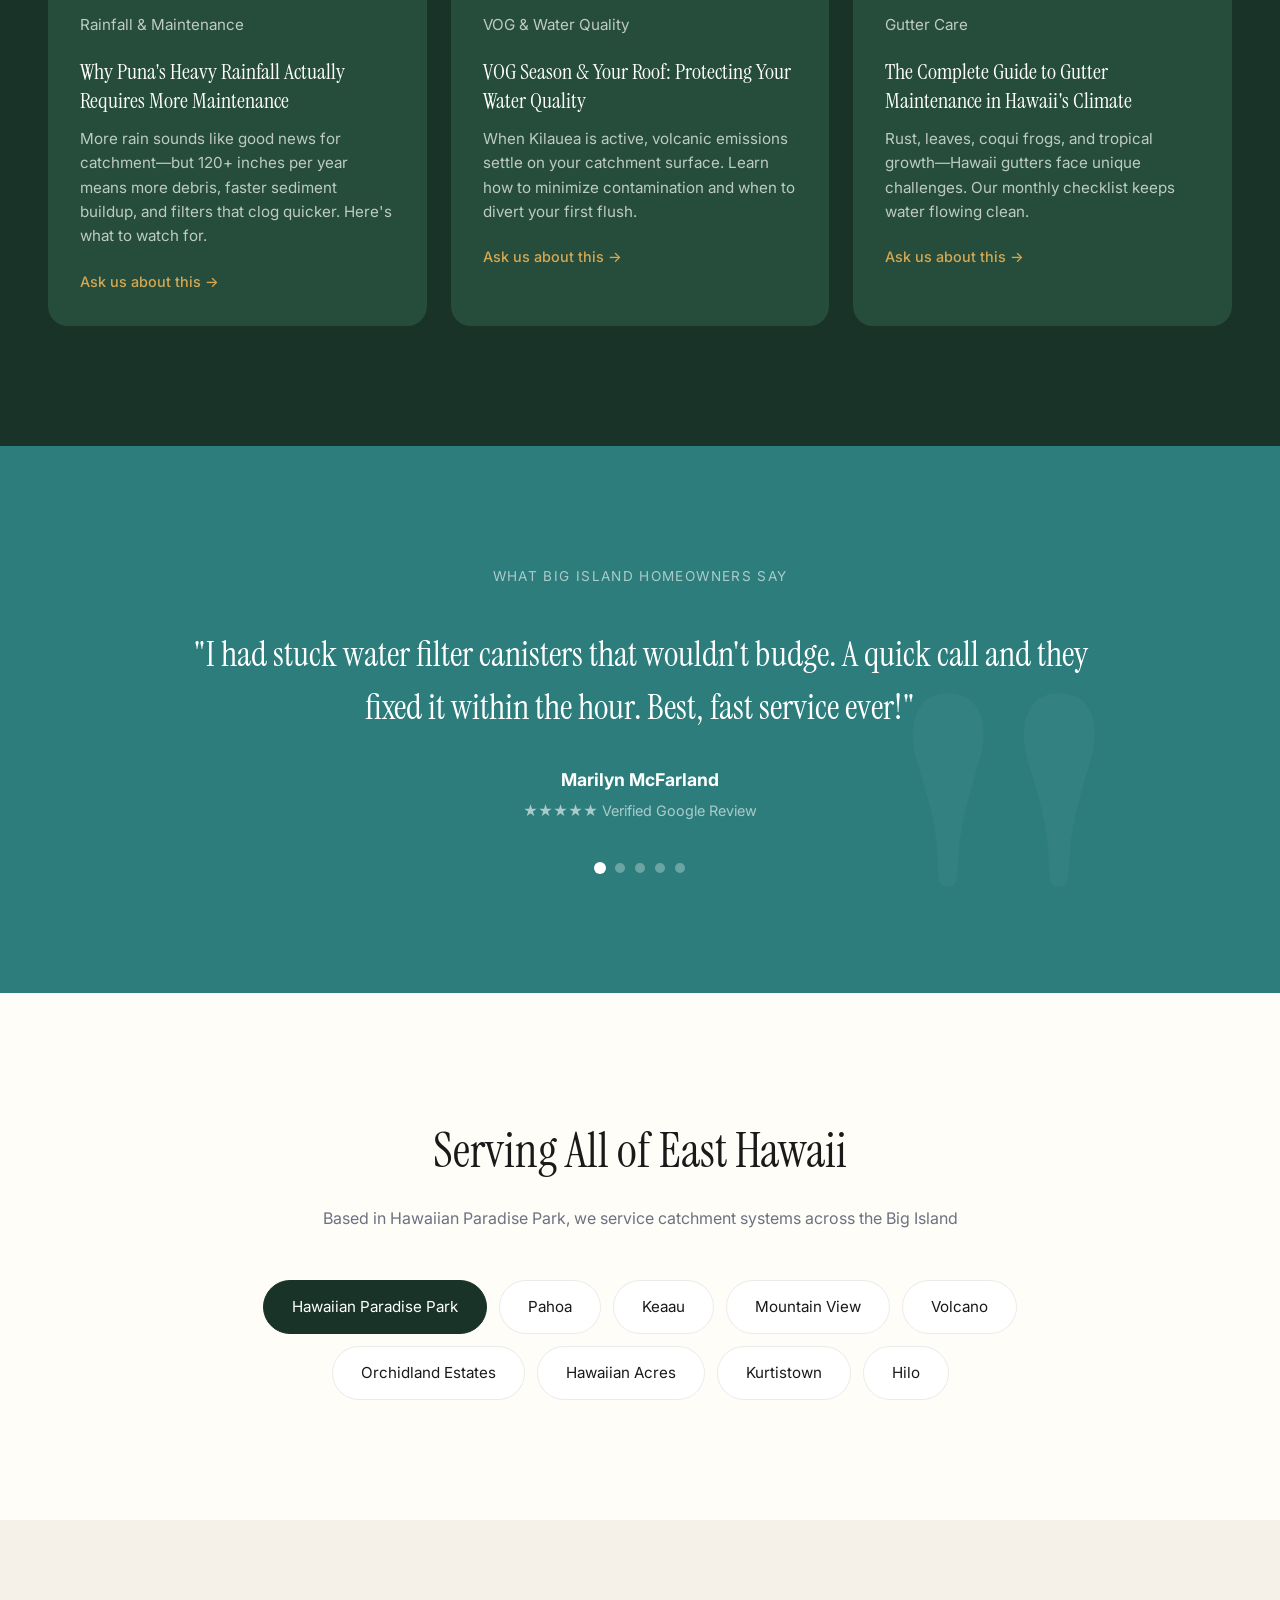
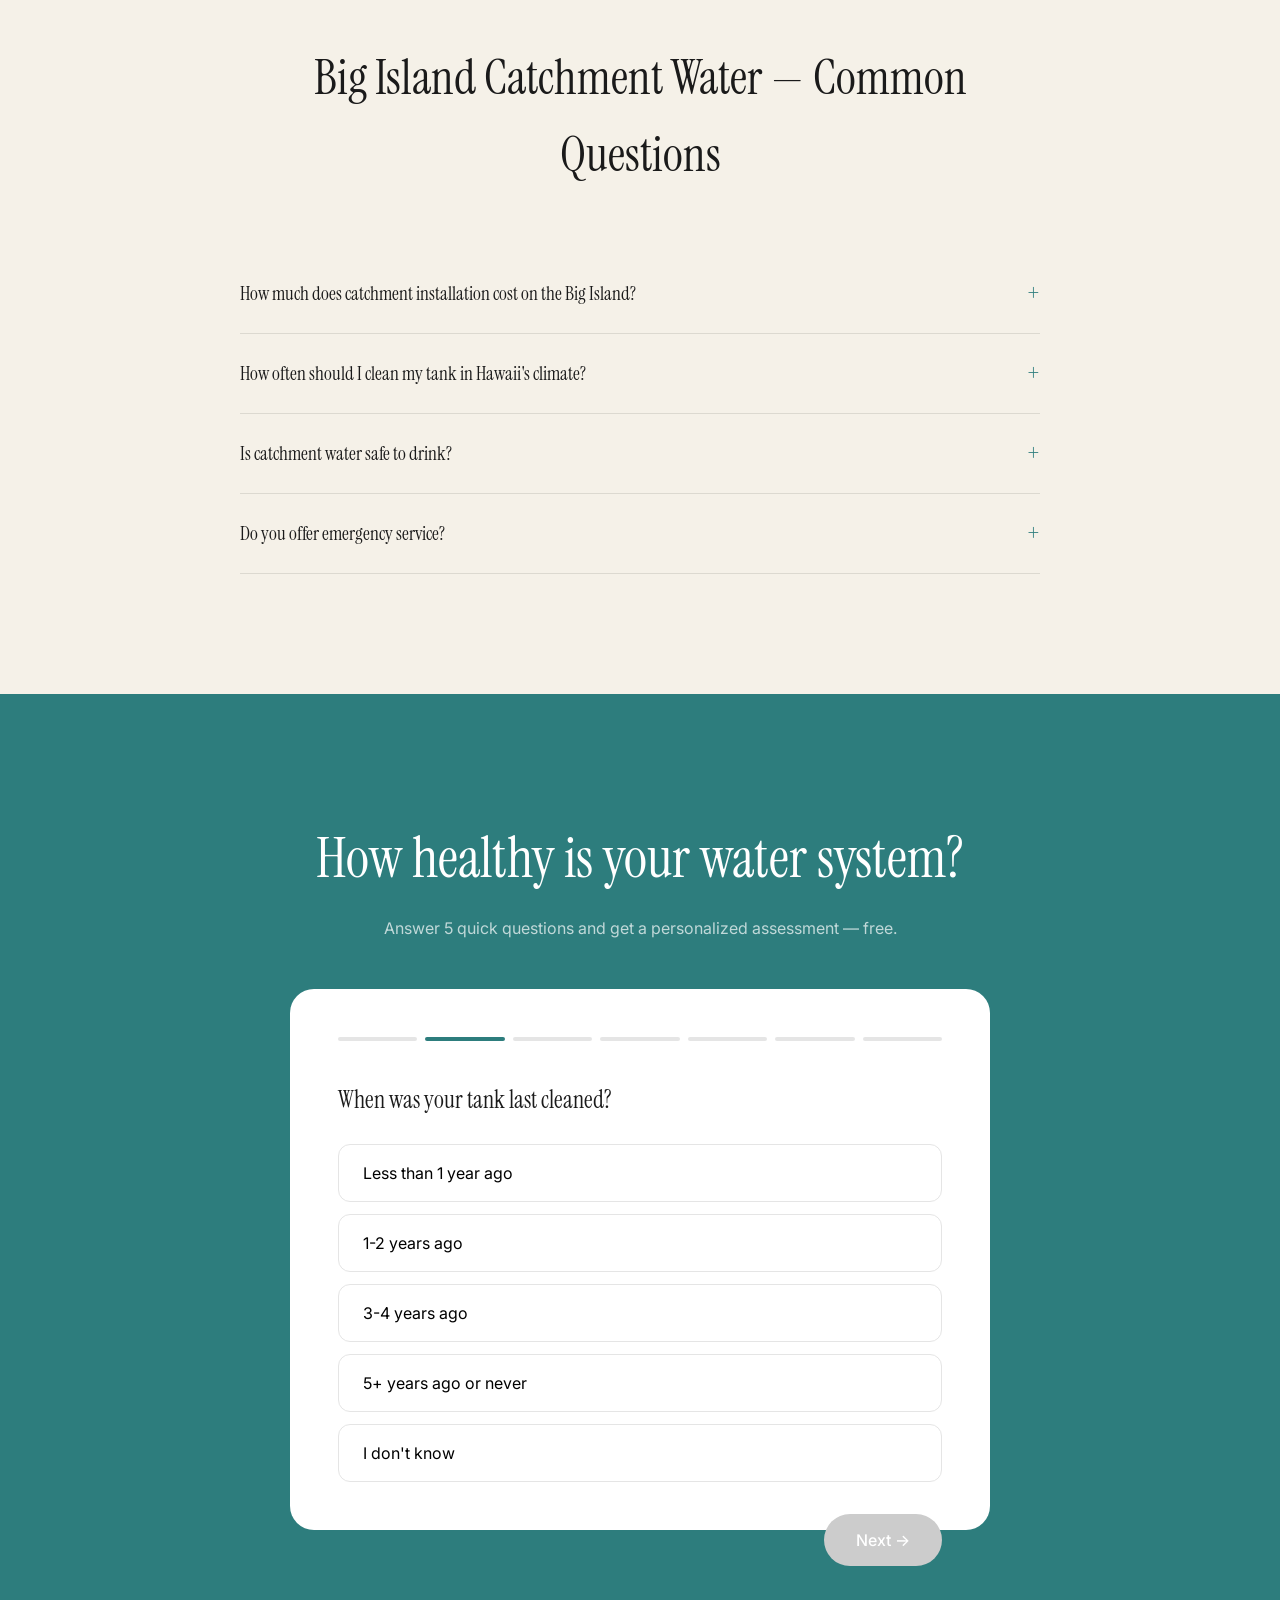
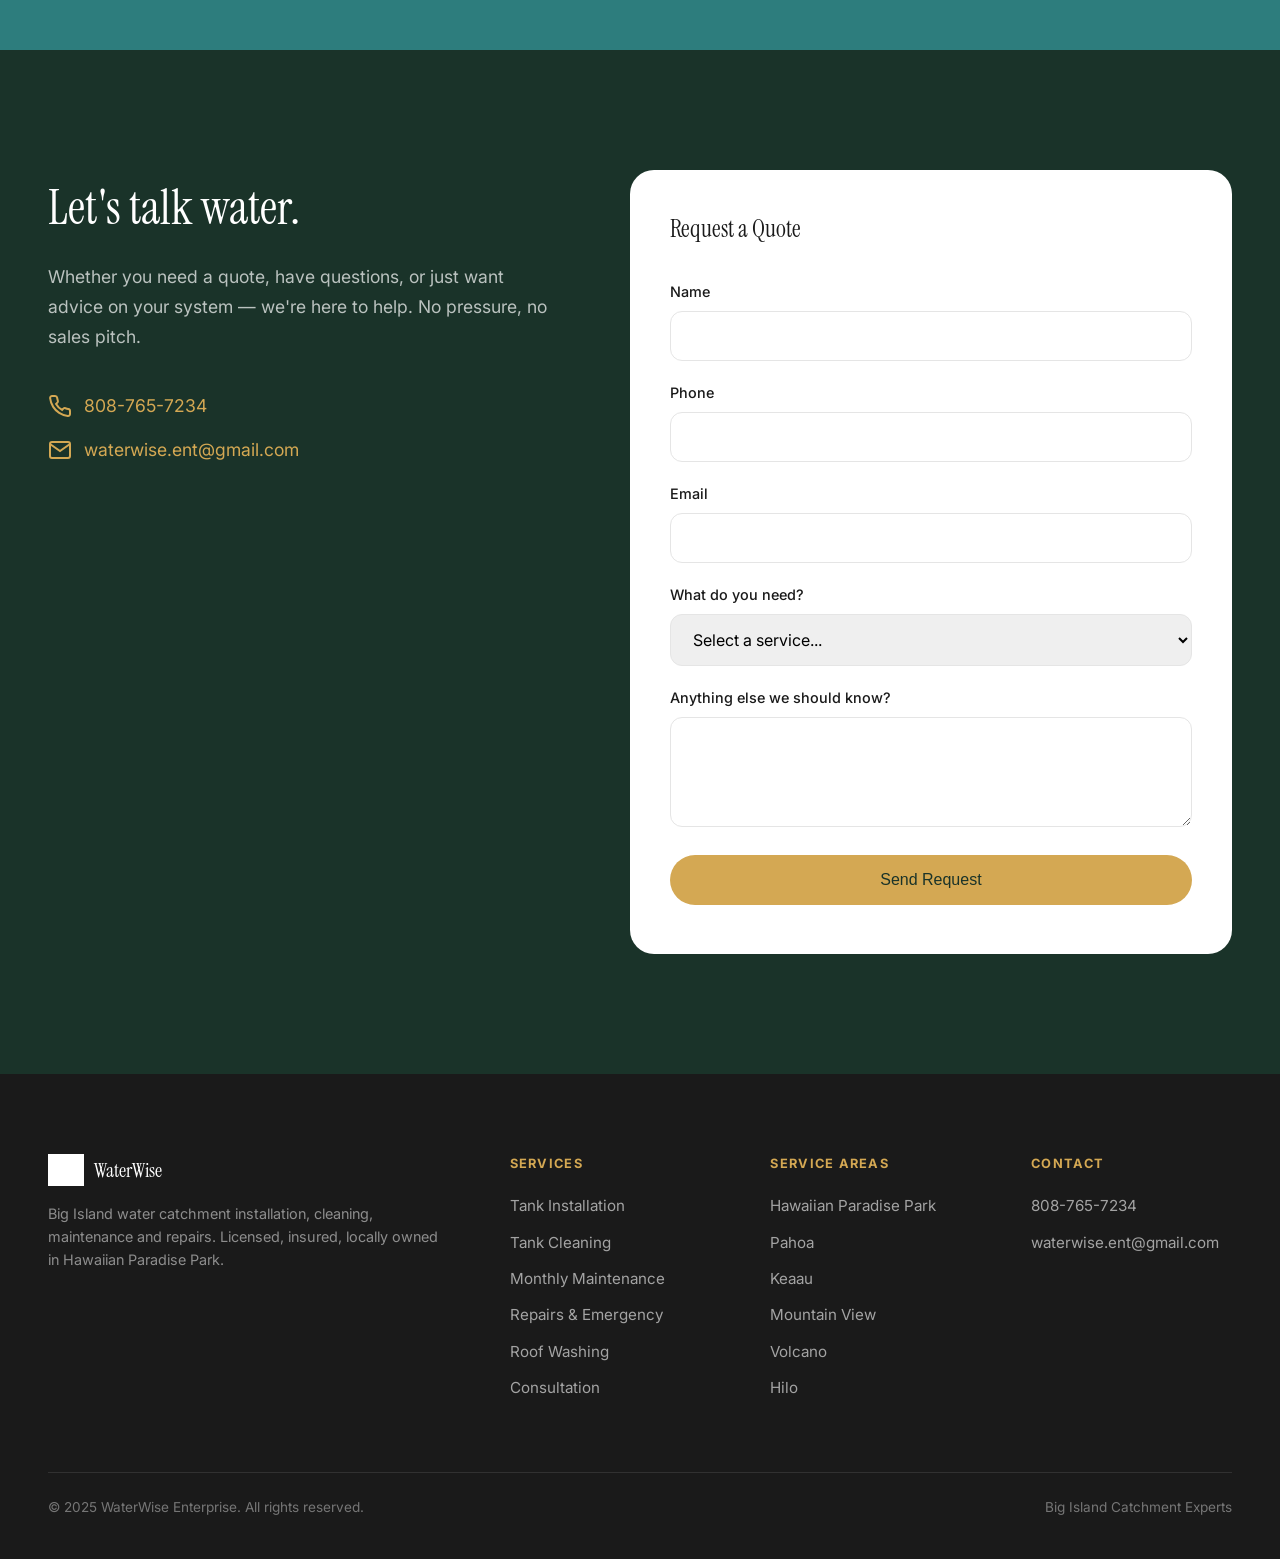
==== commit 32c5cafe: "Add spam protection to lead forms Stop bot probes hitting the public endpoint: honeypot field + 3s t" ====
--- a/index.html
+++ b/index.html
@@ -1221,6 +1221,8 @@
         }
         .quiz-lead input:focus { outline: none; border-color: var(--forest); }
         .form-note { font-size: 0.9rem; margin-top: 8px; min-height: 1px; }
+        /* Honeypot: off-screen so real people never see it, but bots fill it. */
+        .hp-field { position: absolute; left: -9999px; top: -9999px; width: 1px; height: 1px; opacity: 0; pointer-events: none; }
         .form-note.success { color: var(--ocean); font-weight: 500; }
         .form-note.error { color: #c0392b; font-weight: 500; }
         
@@ -1937,6 +1939,7 @@
                 <h3 id="resultTitle">Your Water Health Score</h3>
                 <p id="resultText"></p>
                 <form id="quizForm" class="quiz-lead">
+                    <input type="text" id="qHP" name="company" class="hp-field" tabindex="-1" autocomplete="off" aria-hidden="true">
                     <p class="quiz-lead-label">Want a free personalized assessment? We'll review your answers and reach out — no pressure.</p>
                     <input type="text" id="qName" placeholder="Name" required>
                     <input type="tel" id="qPhone" placeholder="Phone" required>
@@ -1972,6 +1975,7 @@
             <div class="contact-form-wrap">
                 <h3>Request a Quote</h3>
                 <form class="contact-form" id="contactForm">
+                    <input type="text" id="cHP" name="company" class="hp-field" tabindex="-1" autocomplete="off" aria-hidden="true">
                     <div class="form-group">
                         <label for="name">Name</label>
                         <input type="text" id="name" name="name" required>
@@ -2085,10 +2089,19 @@
         // ===== Lead capture endpoint =====
         // Paste the Google Apps Script Web App URL here after deploying google-apps-script.gs (see README).
         const LEAD_ENDPOINT = 'https://script.google.com/macros/s/AKfycbxV4P7B_KKl7vV-O662Qm_9cXoaahAyU-n3rgREDa0V9grH8JuxZ__itdgvgsu7Ay8b/exec';
+        // Shared token the Apps Script requires. Not a true secret (it is in page source),
+        // but it blocks the generic bots that POST straight to the endpoint URL.
+        const LEAD_TOKEN = 'ww-live-Rk7mQ2pX';
+        const LEAD_PAGE_LOADED = Date.now();
 
         function submitLead(payload, btn, onDone) {
             // Guard: until a real Apps Script URL is set, never fake success — send people to call/text.
             if (!/^https?:\/\//.test(LEAD_ENDPOINT)) { onDone(false); return; }
+            // Spam traps: honeypot filled, or submitted suspiciously fast = bot.
+            // Pretend success (so the bot moves on) but never send it.
+            if (payload.company) { onDone(true); return; }
+            if (Date.now() - LEAD_PAGE_LOADED < 3000) { onDone(true); return; }
+            payload.token = LEAD_TOKEN;
             const original = btn ? btn.textContent : '';
             if (btn) { btn.disabled = true; btn.textContent = 'Sending…'; }
             payload.page = location.pathname;
@@ -2361,7 +2374,8 @@
                 phone: document.getElementById('phone').value,
                 email: document.getElementById('email').value,
                 service: document.getElementById('service').value,
-                message: document.getElementById('message').value
+                message: document.getElementById('message').value,
+                company: document.getElementById('cHP').value
             };
             submitLead(payload, btn, (ok) => {
                 if (ok) {
@@ -2387,7 +2401,8 @@
                 email: document.getElementById('qEmail').value,
                 quizScore: quizScore,
                 quizTier: quizTier,
-                answers: quizAnswers
+                answers: quizAnswers,
+                company: document.getElementById('qHP').value
             };
             submitLead(payload, btn, (ok) => {
                 if (ok) {
